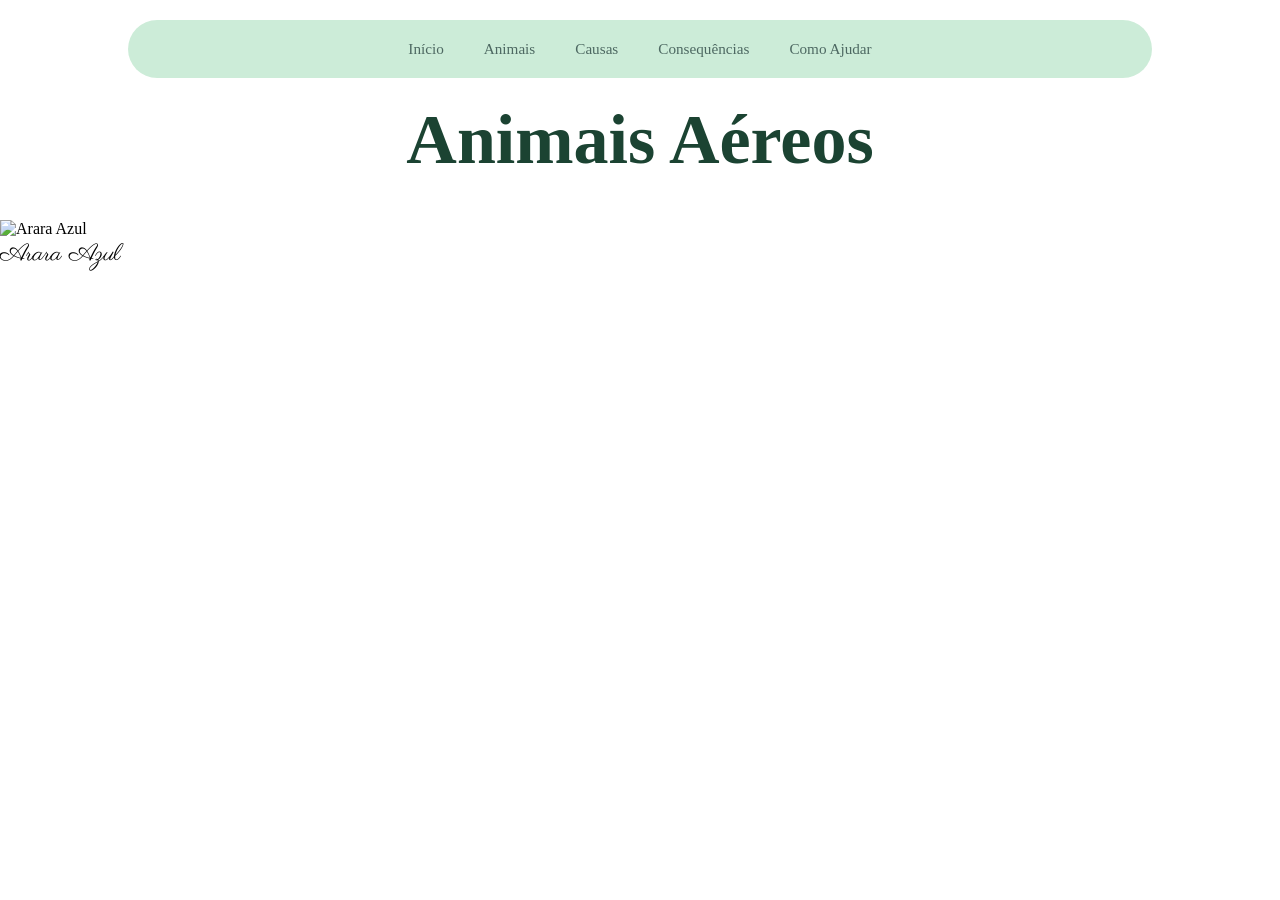
==== animais-aereos.html @ 4eceda9c "rafa" ====
<!DOCTYPE html>
<html lang="pt-BR">
<head>
    <meta charset="UTF-8">
    <title>Página Animais Aereos</title>
    <link rel="stylesheet" href="style/style.css">
    <link href="https://fonts.googleapis.com/css2?family=Parisienne&display=swap" rel="stylesheet">
    <link href="https://fonts.googleapis.com/css2?family=Great+Vibes&display=swap" rel="stylesheet">
</head>
<body>
    <header>
        <nav>
                <ul>
                    <li><a href="index.html">Início</a></li>
                    <li><a href="animais.html">Animais</a></li>
                    <li><a href="causas.html">Causas</a></li>
                    <li><a href="consequencias.html">Consequências</a></li>
                    <li><a href="comoAjudar.html">Como Ajudar</a></li>
                </ul>   
        </nav>
    </header>
    <main id="animal-principal">
        <h1>Animais Aéreos</h1>
        <div class="animal-principal">
           <img alt="Arara Azul">
           <h2 class="cursiva">Arara Azul</h2>
           
        </div>
    </main>
</body>

</html>
---- style/style.css ----
/*GERAL*/
:root {
    --fundo-claro: #f8f9fa;
    --verde-escuro: #01281f;
    --verde-medio: #1b4332;
    --verde-claro: #b7e4c7;
    --caixa-destaque: #b8d8ba;
    --laranja-alerta: #f4a261;
}

* {
    margin: 0;
    padding: 0;
    box-sizing: border-box;
}
html {
    scroll-behavior: smooth;
}
header {
    position: fixed;
    top: 20px;
    left: 50%;
    width: 80%;
    display: flex;
    justify-content: center;
    align-items: center;
    padding: 20px;
    z-index: 10;
    background: var(--verde-claro);
    opacity: 0.7;
    backdrop-filter: blur(1px);
    border-radius: 30px;
    transform: translate(-50%);
}
nav ul {
    display: flex;
    gap: 40px;
    list-style: none;
}

nav ul li a {
    text-decoration: none;
    color: var(--verde-escuro);
    font-size: 0.95rem;
    position: relative;
    display: inline-block;
    transition:
        transform 0.2s ease,
        opacity 0.2s ease;
}
nav ul li a:hover {
    transform: scale(1.08);
    opacity: 0.8;
}
nav ul li a::after {
    content: "";
    position: absolute;
    left: 0;
    bottom: -5px;
    width: 0;
    height: 2px;
    background-color: var(--verde-medio);
    transition: 0.3s;
}
nav ul li a:hover::after {
    width: 100%;
}
.destaque {
    font-weight: 500;
}
.destaque::after {
    width: 100%;
}

/*página inicial*/
.inicio {
    padding-top: 180px;
    padding-bottom: 30px;
    position: relative;
    display: flex;
    flex-direction: column;
    justify-content: flex-start;
    gap: 30px;
    align-items: center;
    color: #013227;
    font-family: "Inter", sans-serif;
    background-image: url(../imagens/b20547d2-b8cf-43c0-a466-2c68dca2ce6d.png);
    background-size: cover;
    background-position: center;
    height: 100vh;
    box-shadow: 0 10px 25px rgba(0, 0, 0, 0.4);
}
.conteudo {
    display: flex;
    flex-direction: column;
    align-items: center;
    gap: 35px;
}
.inicio h1 {
    text-align: center;
    font-family: "Times New Roman", Times, serif;
    font-size: 64px;
    font-weight: 600;
    margin-bottom: 15px;
    line-height: 1.1;
    opacity: 0.85;
}
.inicio p {
    position: relative;
    margin: 0 auto;
    font-size: 16px;
    max-width: 420px;
    margin-bottom: 25px;

    color: var(--verde-escuro);
    padding-left: 25px;
    line-height: 1.7;
    font-family: Georgia, "Times New Roman", Times, serif;
}
.inicio p::before {
    content: "";
    position: absolute;
    left: 0;
    top: 5px;
    width: 3px;
    height: 100%;
    background-color: var(--verde-medio);
    border-radius: 2px;
}
.inicio a {
    position: absolute;
    bottom: 30px;
    margin-bottom: 30px;
    text-decoration: none;
    padding: 10px 26px;
    border: 1px solid var(--verde-medio);
    border-radius: 30px;
    color: var(--verde-medio);
    transition: 0.3s;
    font-size: 14px;
    background: rgba(255, 255, 255, 0.25);
    backdrop-filter: blur(3px);
    transition: transform 0.3;
}
.inicio a:hover {
    background-color: var(--verde-medio);
    color: white;
    transform: scale(1.05);
}
.informacoes {
    background: var(--fundo-claro);
    height: 100vh;
    padding: 140px 120px;
}
.sobre {
    display: flex;
    align-items: center;
    justify-content: space-between;
    gap: 80px;
    padding: 30px;
    margin: auto;
    background: var(--caixa-destaque);
    backdrop-filter: blur(5px);
}
.texto-sobre {
    width: 60%;
    background: var(--verde-claro);
    border-radius: 10px;
    padding: 30px;
}
.texto-sobre h1 {
    font-size: 70px;
    margin: 0 0 20px 0;
}
.texto-sobre p {
    font-size: 20px;
    line-height: 1.7;
    margin-bottom: 20px;
}
.sobre-figura {
    background: var(--verde-claro);
    padding: 20px;
    border-radius: 20px;
    width: 40%;
    display: flex;
    justify-content: center;
}
.sobre-figura img {
    width: 100%;
    max-width: 400px;
    height: auto;
    box-shadow: 0 15px 30px rgba(0, 0, 0, 0.25);
    border-radius: 15px;
}
.texto-sobre,
.sobre-figura {
    box-shadow: 0 10px 25px rgba(0, 0, 0, 0.1);
}
/*pagina animais*/
.pagina-animais {
    height: 100vh;
    background: var(--fundo-claro);
}
h1 {
    text-align: center;
    margin-top: 100px;
    margin-bottom: 40px;
    font-size: 70px;
    font-family: "Times New Roman", Time, serif;
    color: var(--verde-medio);
}
.cursiva {
    font-family: "Parisienne", cursive;
    font-weight: normal;
}
.terrestres,
.aquaticos,
.aereos {
    cursor: pointer;
    position: relative;
    display: inline-block;
    width: 30%;
    margin: 0 1.5%;
    vertical-align: top;
    transition: transform 0.3s ease;
}
.terrestres:hover,
.aquaticos:hover,
.aereos:hover {
    transform: scale(1.03);
}
.imagem-animais img {
    position: relative;
    width: 100%;
    height: 550px;
    object-fit: cover;
    transition: transform 0.3s ease;
}
.imagem-animais::after {
    pointer-events: none;
    content: "";
    position: absolute;
    top: 0;
    left: 0;
    width: 100%;
    height: 100%;
}
.imagem-animais img {
    position: relative;
    width: 100%;
    height: 550px;
    object-fit: cover;
    transition: transform 0.3s ease;
    box-shadow: 0 0 0 8px var(--verde-claro);
}
.terrestres:hover img,
.aquaticos:hover img,
.aereos:hover img {
    box-shadow: 0 0 0 6px var(--verde-claro);
}
.tipo-de-animal {
    text-align: center;
    margin-top: -40px;
    position: absolute;
    bottom: 20px;
    left: 0;
    width: 100%;
}
.tipo-de-animal h3 {
    letter-spacing: 1px;
    font-weight: 500;
    color: rgb(255, 249, 242);
    font-size: 22px;
    background: var(--verde-medio);
    opacity: 0.6;
    backdrop-filter: blur(0.2px);
    display: block;
    width: 100%;
    padding: 5px 0;
    text-align: center;
}
/*=================================================================================================================*/
                                        /*PAGINA CAUSAS*/
 @keyframes mostrar-direita{
    from{
        opacity: 0;
        transform: translateX(0) scale(0.6);
    }
    to{
        opacity: 1;
        transform: translateX(150px) scale(1);
    }
}

 @keyframes mostrar-esquerda{
    from{
        opacity: 0;
        transform: translateX(0) scale(0.6);
    }
    to{
        opacity: 1;
        transform: translateX(-150px) scale(1);
    }
}

.desloca-direita, .mini-direita{
    animation: mostrar-direita linear both;
    animation-timeline: view();
    animation-range: entry 0% cover 20%;
}


.desloca-esquerda, .mini-esquerda{
    animation: mostrar-esquerda linear both;
    animation-timeline: view();
    animation-range: entry 0% cover 20%;
}

.inicio-causas {
    padding-top: 180px;
    padding-bottom: 30px;
    position: relative;
    display: flex;
    flex-direction: column;
    justify-content: flex-start;
    gap: 30px;
    align-items: flex-start;
    color: var(--verde-escuro);
    font-family: "Merriweather", serif;
    background-image:
        linear-gradient(rgba(0, 0, 0, 0.2), rgba(0, 0, 0, 0.4)),
        url(../imagens/veado-em-chamas.jpg);
    background-size: cover;
    background-position: center;
    height: 70vh;
}

.conteudo-causas h1 {
    margin-left: 120px;
    margin-top: 0;
    text-align: justify;
    display: flex;
    flex-direction: column;
    justify-content: flex-start;
    line-height: 1.2;
    color: var(--verde-escuro);
}

.conteudo-causas p {
    position: relative;
    margin-left: 100px;
    max-width: none;
    font-size: 20px;
    color: var(--verde-escuro);
}

.container-info {
    display: flex;
    gap: 10vw;
    flex-wrap: wrap;
    justify-content: center;
    color: var(--laranja-alerta);
}

.info {
    display: flex;
    flex-direction: column;
    justify-content: flex-start;
    text-align: center;
    gap: 10px;
}

.info h1 {
    margin-top: 50px;
    font-size: 40px;
    font-family: "Libre Baskeville", serif;
}

.info p {
    font-size: 18px;
    font-family: "Libre Baskeville", serif;
}

.causas {
    margin-top: 30px;
    display: flex;
    flex-direction: column;
    justify-content: center;
    text-align: center;
    font-family: "Libre Baskeville", serif;
}

.causas h2 {
    margin-top: 200px;
    font-size: 20px;
    font-family: "Merriweather", serif;
}
.causas p {
    margin-bottom: 60px;
}
.pagina-causas {
    display: flex;
    align-items: center;
    justify-content: center;
    gap: 60px;
    margin: 30px auto;
    max-width: 1000px;
    font-family: "Merriweather", serif;
    background-color: var(--caixa-destaque);
    border-radius: 20px;
    padding: 30px;
}
.pagina-causas p {
    max-width: 500px;
    color: var(--verde-escuro);
    font-family: "Libre Baskeville", serif;
}

.invertida {
    flex-direction: row-reverse;
}

.conteudo-principais {
    display: flex;
    flex-direction: column;
    gap: 10px;
    max-width: 500px;
}

.desloca-esquerda {
    transform: translateX(-100px);
}

.desloca-direita {
    transform: translateX(100px);
}

.pagina-causas-img {
    overflow: hidden;
    height: 350px;
    border-radius: 30px;
}

.pagina-causas-img img {
    height: 350px;
    border-radius: 30px;
    transition: transform 0.5s ease;
    display: block;
}

.pagina-causas-img img:hover {
    transform: scale(1.1);
}

.imagem-mini {
    display: flex;
    width: 100%;
    max-width: 1000px;
    margin: 0 auto;
    justify-content: center;
    align-items: center;
    gap: 18px;
}

.imagem-mini p {
    font-family: "Libre Baskeville", serif;
    font-size: 20px;
    color: rgb(255, 0, 102);
    margin: 0px;
    background-color: rgba(255, 0, 102, 0.2);
    border-radius: 10px;
    padding: 10px;
}

.imagem-mini img {
    height: 80px;
    width: auto;
    background-color:  rgba(183, 228, 199, 0.4);
    border-radius: 10px;
}

.mini-esquerda {
    transform: translate(-100px);
    justify-content: flex-start;
}

.mini-direita {
    transform: translate(100px);
    justify-content: flex-end;
}


/*=================================================================================================================*/
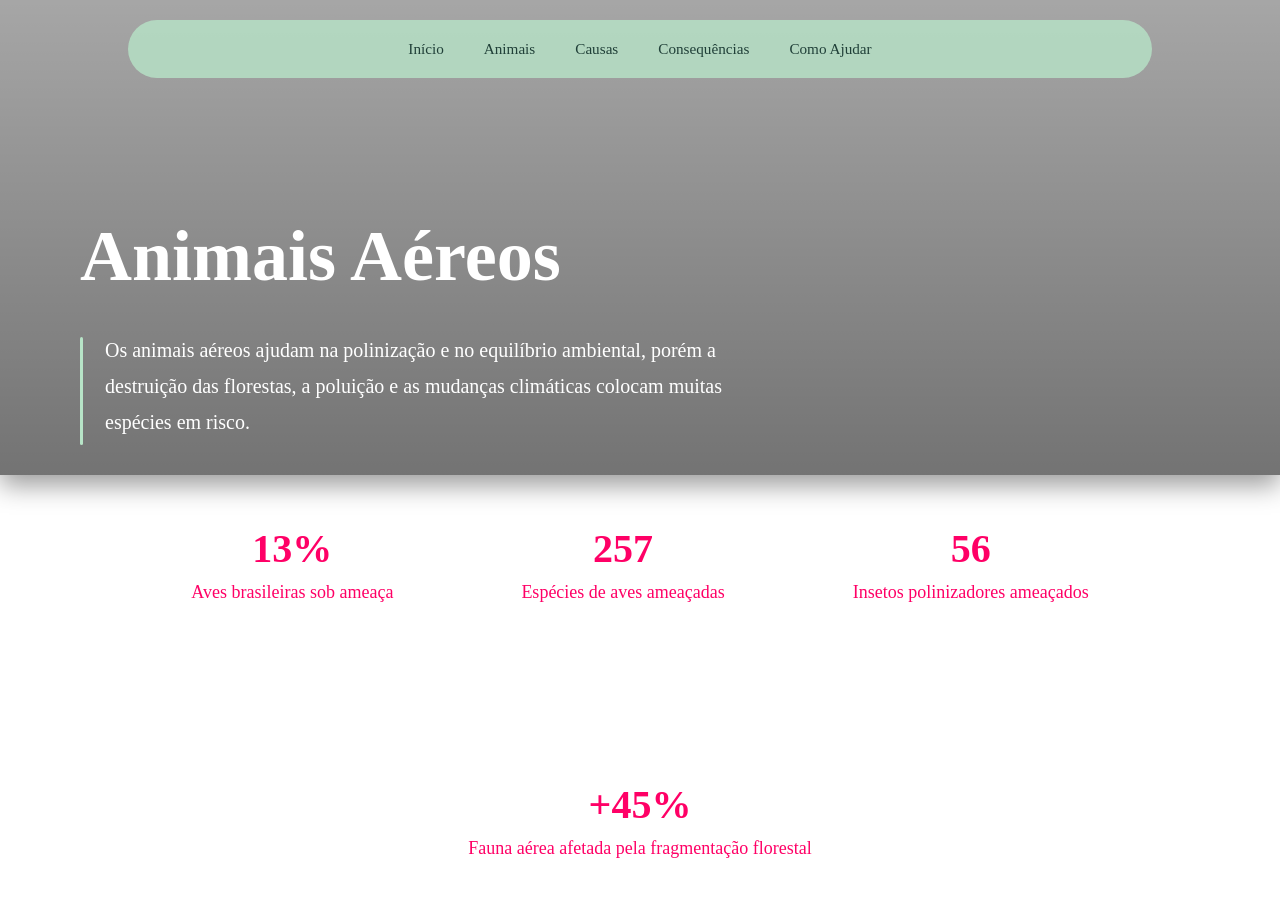
==== commit 54597053: "estilizando as paginas de animais" ====
--- a/animais-aereos.html
+++ b/animais-aereos.html
@@ -19,11 +19,39 @@
                 </ul>   
         </nav>
     </header>
-    <main id="animal-principal">
-        <h1>Animais Aéreos</h1>
-        <div class="animal-principal">
-           <img alt="Arara Azul">
-           <h2 class="cursiva">Arara Azul</h2>
+    <section class="inicio-animais-aereos">
+        <div class="conteudo-animais">
+        <h1>
+            Animais Aéreos
+        </h1>
+        <p>
+      <p>
+    Os animais aéreos ajudam na polinização e no equilíbrio ambiental, porém a destruição das florestas, a poluição e as mudanças climáticas colocam muitas espécies em risco.</p>
+        </p>
+
+        </div>
+    </section>
+    <section class="container-info">
+    <div class="info">
+    <h1>13%</h1>
+    <p>Aves brasileiras sob ameaça</p>
+</div>
+
+<div class="info">
+    <h1>257</h1>
+    <p>Espécies de aves ameaçadas</p>
+</div>
+
+<div class="info">
+    <h1>56</h1>
+    <p>Insetos polinizadores ameaçados</p>
+</div>
+
+<div class="info">
+    <h1>+45%</h1>
+    <p>Fauna aérea afetada pela fragmentação florestal</p>
+</div>
+    </section>
            
         </div>
     </main>
--- a/style/style.css
+++ b/style/style.css
@@ -5,7 +5,8 @@
     --verde-medio: #1b4332;
     --verde-claro: #b7e4c7;
     --caixa-destaque: #b8d8ba;
-    --laranja-alerta: #f4a261;
+    --rosa-alerta: rgb(255, 0, 102);
+
 }
 
 * {
@@ -27,8 +28,7 @@
     padding: 20px;
     z-index: 10;
     background: var(--verde-claro);
-    opacity: 0.7;
-    backdrop-filter: blur(1px);
+    opacity: 0.8;
     border-radius: 30px;
     transform: translate(-50%);
 }
@@ -59,8 +59,8 @@
     bottom: -5px;
     width: 0;
     height: 2px;
-    background-color: var(--verde-medio);
-    transition: 0.3s;
+    background-color: currentColor;
+    transition: width 0.3s ease;
 }
 nav ul li a:hover::after {
     width: 100%;
@@ -77,6 +77,7 @@
     padding-top: 180px;
     padding-bottom: 30px;
     position: relative;
+    isolation: isolate;
     display: flex;
     flex-direction: column;
     justify-content: flex-start;
@@ -84,7 +85,7 @@
     align-items: center;
     color: #013227;
     font-family: "Inter", sans-serif;
-    background-image: url(../imagens/b20547d2-b8cf-43c0-a466-2c68dca2ce6d.png);
+    background-image: linear-gradient(rgba(255,255,255,0.2), rgba(255, 255, 255, 0.158)), url(../imagens/amazonia.jpg);
     background-size: cover;
     background-position: center;
     height: 100vh;
@@ -103,7 +104,7 @@
     font-weight: 600;
     margin-bottom: 15px;
     line-height: 1.1;
-    opacity: 0.85;
+    
 }
 .inicio p {
     position: relative;
@@ -140,57 +141,63 @@
     font-size: 14px;
     background: rgba(255, 255, 255, 0.25);
     backdrop-filter: blur(3px);
-    transition: transform 0.3;
+
+    transition: transform 0.3s ease;
+
 }
 .inicio a:hover {
     background-color: var(--verde-medio);
-    color: white;
-    transform: scale(1.05);
-}
+    color: white;}
+
 .informacoes {
     background: var(--fundo-claro);
-    height: 100vh;
     padding: 140px 120px;
 }
 .sobre {
     display: flex;
     align-items: center;
     justify-content: space-between;
-    gap: 80px;
-    padding: 30px;
+    gap: 70px;
+    padding: 50px;
     margin: auto;
-    background: var(--caixa-destaque);
-    backdrop-filter: blur(5px);
+    border-radius: 30px;
+    background: rgba(255,255,255,0.65);
+    backdrop-filter: blur(10px);
+    box-shadow: 0 15px 40px rgba(0,0,0,0.8);
 }
 .texto-sobre {
     width: 60%;
-    background: var(--verde-claro);
-    border-radius: 10px;
-    padding: 30px;
 }
 .texto-sobre h1 {
-    font-size: 70px;
-    margin: 0 0 20px 0;
+    font-size: 64px;
+    margin-bottom: 25px;
+    color: var(--verde-escuro);
+    font-family: "Merriweather", serif;
+    line-height: 1.1;
 }
 .texto-sobre p {
-    font-size: 20px;
-    line-height: 1.7;
+    font-size: 19px;
+    line-height: 1.9;
     margin-bottom: 20px;
+    font-family: "Libre Baskerville",serif;
+    color: black;
+
 }
 .sobre-figura {
-    background: var(--verde-claro);
-    padding: 20px;
-    border-radius: 20px;
     width: 40%;
     display: flex;
     justify-content: center;
 }
 .sobre-figura img {
     width: 100%;
-    max-width: 400px;
+    max-width: 420px;
     height: auto;
-    box-shadow: 0 15px 30px rgba(0, 0, 0, 0.25);
-    border-radius: 15px;
+    box-shadow: 0 20px 40px rgba(0, 0, 0, 0.18);
+    border-radius: 24px;
+    transition: transform 0.4s ease;
+}
+.sobre-figura img:hover{
+    transform: scale(1.03);
 }
 .texto-sobre,
 .sobre-figura {
@@ -198,43 +205,127 @@
 }
 /*pagina animais*/
 .pagina-animais {
-    height: 100vh;
+    min-height: 100vh;
+}
+.inicio-animais{
+    padding-top: 180px;
+    position: relative;
+    display: flex;
+    flex-direction: column;
+    justify-content: flex-start;
+    align-items: flex-start;
+    height: 70vh;
+    background-image:
+        linear-gradient(
+            rgba(0,0,0,0.35),
+            rgba(0,0,0,0.55)),
+        url("../imagens/lobo-guara.jpg");
+    background-size: cover;
+    background-position: center;
+    background-repeat: no-repeat;
+ font-family: "Merriweather", serif;
+ box-shadow: 0 10px 25px rgba(0, 0, 0, 0.4);
+}
+.conteudo-animais{
+    margin-left:80px;
+    display: flex;
+    flex-direction: column;
+    gap: 15px;
+    margin-top: 40px;
+}
+.conteudo-animais h1{
+    color: white;
+    font-size: 72px;
+    line-height: 1;
+    margin-bottom: 0;
+    font-family: "Merriweather", serif;
+}
+.conteudo-animais p{
+    position: relative;
+    max-width: 700px;
+    color: white;
+    font-size: 20px;
+    line-height: 1.8;
+    padding-left: 25px;
+    font-family: "Libre Baskerville",serif;
+    margin-bottom: 10px;
+}
+.conteudo-animais p::before{
+    content: "";
+    position: absolute;
+    left: 0;
+    top: 5px;
+    width: 3px;
+    height: 100%;
+    background: var(--verde-claro);
+    border-radius: 10px;
+}
+.botao-animais{
+    display: inline-flex;
+    align-items: center;
+    justify-content: center;
+    padding: 16px 34px;
+    border-radius: 40px;
     background: var(--fundo-claro);
-}
-h1 {
+    color: var(--verde-escuro);
+    text-decoration: none;
+    font-size: 18px;
+    width: fit-content;
+    transition: transform 0.3s ease, background 0.3s ease;
+}
+.botao-animais:hover{
+    transform: scale(1.05);
+    background: white;
+}
+.introducao-cards{
     text-align: center;
-    margin-top: 100px;
-    margin-bottom: 40px;
-    font-size: 70px;
-    font-family: "Times New Roman", Time, serif;
-    color: var(--verde-medio);
-}
-.cursiva {
-    font-family: "Parisienne", cursive;
-    font-weight: normal;
+    padding: 100px 20px 70px;
+    background: linear-gradient(to bottom, rgba(255,255,255,0), #f8f9fa);
+}
+.introducao-cards h2{
+    font-size: 42px;
+    color: var(--verde-escuro);
+    margin-bottom: 20px;
+    font-family: "Merriweather", serif;
+}
+.introducao-cards p{
+    max-width: 850px;
+    margin: 0 auto;
+    font-size: 20px;
+    line-height: 1.8;
+    color: #1f1f1f;
+    font-family: "Libre Baskerville", serif;
+}
+.card-animais{
+    margin-top: 20px;
+    padding: 0 60px 100px;
+    display: flex;
+    justify-content: center;
+    gap: 35px;
+    flex-wrap: wrap;
 }
 .terrestres,
 .aquaticos,
 .aereos {
+    border-radius: 28px;
     cursor: pointer;
     position: relative;
-    display: inline-block;
-    width: 30%;
-    margin: 0 1.5%;
+    flex: 1 1 300px;
+    overflow: hidden;
+    max-width: 350px;
     vertical-align: top;
-    transition: transform 0.3s ease;
+    transition: transform 0.4s ease, box-shadow 0.4s ease;
 }
 .terrestres:hover,
 .aquaticos:hover,
 .aereos:hover {
-    transform: scale(1.03);
-}
-.imagem-animais img {
-    position: relative;
-    width: 100%;
-    height: 550px;
-    object-fit: cover;
-    transition: transform 0.3s ease;
+    transform: translateY(-10px) scale(1.02);
+    box-shadow: 0 20px 45px rgba(0,0,0,0.35);
+}
+.imagem-animais{
+    position: relative;
+    overflow: hidden;
+    border-radius: 28px;
 }
 .imagem-animais::after {
     pointer-events: none;
@@ -244,19 +335,28 @@
     left: 0;
     width: 100%;
     height: 100%;
+     background:
+        linear-gradient(
+            to top,
+            rgba(0,0,0,0.75),
+            rgba(0,0,0,0.15),
+            transparent
+        );
+
+    z-index: 1;
 }
 .imagem-animais img {
     position: relative;
     width: 100%;
-    height: 550px;
+    height: 350px;
     object-fit: cover;
     transition: transform 0.3s ease;
-    box-shadow: 0 0 0 8px var(--verde-claro);
+    box-shadow:none;
 }
 .terrestres:hover img,
 .aquaticos:hover img,
 .aereos:hover img {
-    box-shadow: 0 0 0 6px var(--verde-claro);
+    transform: scale(1.08);
 }
 .tipo-de-animal {
     text-align: center;
@@ -265,20 +365,44 @@
     bottom: 20px;
     left: 0;
     width: 100%;
+    z-index: 10;
 }
 .tipo-de-animal h3 {
-    letter-spacing: 1px;
-    font-weight: 500;
-    color: rgb(255, 249, 242);
-    font-size: 22px;
+    letter-spacing: 0.5px;
+    font-weight: 600;
+    color: white;
+    font-size: 25px;
     background: var(--verde-medio);
-    opacity: 0.6;
-    backdrop-filter: blur(0.2px);
+    opacity: 0.7;
     display: block;
     width: 100%;
-    padding: 5px 0;
+    padding: 14px 0;
     text-align: center;
-}
+     
+    border: 1.3px solid var(--verde-escuro);
+}
+.botao-causas{
+    margin-bottom: 35px;
+    display: inline-flex;
+    align-items: center;
+    justify-content: center;
+    margin-top: 20px;
+    padding: 16px 34px;
+    border-radius: 40px;
+    text-decoration: none;
+    font-size: 16px;
+    background: var(--verde-medio);
+    color: white;
+    transition: transform 0.3s ease,
+                backgroud 0.3s ease,
+                box-shadow 0.3s ease;
+}
+.botao-causas:hover{
+    transform: scale(1.03);
+    background: var(--verde-escuro);
+    box-shadow: 0 12px 24px rgba(0,0,0,0.2);
+}
+
 /*=================================================================================================================*/
                                         /*PAGINA CAUSAS*/
  @keyframes mostrar-direita{
@@ -359,7 +483,7 @@
     gap: 10vw;
     flex-wrap: wrap;
     justify-content: center;
-    color: var(--laranja-alerta);
+    color: var(--rosa-alerta);
 }
 
 .info {
@@ -488,6 +612,53 @@
     transform: translate(100px);
     justify-content: flex-end;
 }
-
-
-/*=================================================================================================================*/+/* PÁGINA DE ANIMAIS AQUATICOS*/
+.inicio-animais-aquaticos{
+    padding-top: 180px;
+    position: relative;
+    display: flex;
+    flex-direction: column;
+    justify-content: flex-start;
+    align-items: flex-start;
+    height: 70vh;
+    background-image:
+        linear-gradient(
+            rgba(0,0,0,0.35),
+            rgba(0,0,0,0.55)),
+            url("../imagens/tartaruga-no-lixo.png");
+    background-size: cover;
+    background-position: center;
+    background-repeat: no-repeat;
+ font-family: "Merriweather", serif;
+ box-shadow: 0 10px 25px rgba(0, 0, 0, 0.4);
+}
+.inicio-animais-aereos{
+    position: relative;
+    flex-direction: column;
+    display: flex;
+    padding-top: 180px;
+    justify-content: flex-start;
+    align-items: flex-start;
+    height: 70hv;
+    background-size: cover;
+    background-position: center;
+    background-repeat: no-repeat;
+    font-family: "Merrieweather",serif;
+    box-shadow: 0 10px 25px rgba(0,0,0,0.4);
+    background-image: linear-gradient(rgba(0,0,0,0.35), rgba(0,0,0,0.55)), url(../imagens/aves-ameaçadas.jpg);
+}
+.inicio-animais-terrestres{
+    position: relative;
+    flex-direction: column;
+    display: flex;
+    padding-top: 180px;
+    justify-content: flex-start;
+    align-items: flex-start;
+    height: 70hv;
+    background-size: cover;
+    background-repeat: no-repeat;
+    background-position:  center;
+    font-family: "Merrieweather",serif;
+    box-shadow: 0 10px 25px rgba(0,0,0,0.4);
+    background-image: linear-gradient(rgba(0,0,0,0.35), rgba(0,0,0,0.55)), url(../imagens/tatu-bola.jpg);
+}
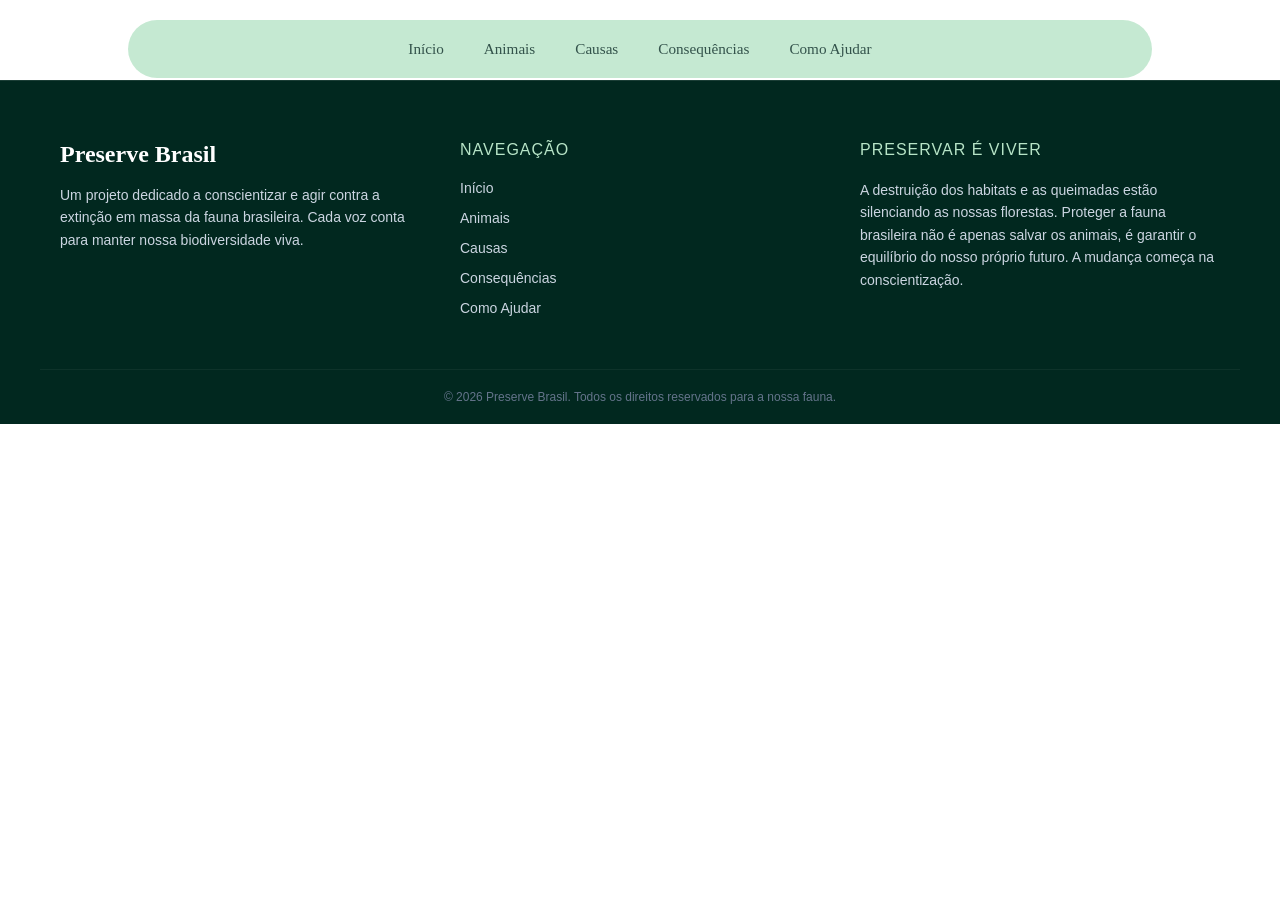
==== commit 80c98065: "feat: rodapé geral" ====
--- a/animais-aereos.html
+++ b/animais-aereos.html
@@ -4,8 +4,6 @@
     <meta charset="UTF-8">
     <title>Página Animais Aereos</title>
     <link rel="stylesheet" href="style/style.css">
-    <link href="https://fonts.googleapis.com/css2?family=Parisienne&display=swap" rel="stylesheet">
-    <link href="https://fonts.googleapis.com/css2?family=Great+Vibes&display=swap" rel="stylesheet">
 </head>
 <body>
     <header>
@@ -19,42 +17,41 @@
                 </ul>   
         </nav>
     </header>
-    <section class="inicio-animais-aereos">
-        <div class="conteudo-animais">
-        <h1>
-            Animais Aéreos
-        </h1>
-        <p>
-      <p>
-    Os animais aéreos ajudam na polinização e no equilíbrio ambiental, porém a destruição das florestas, a poluição e as mudanças climáticas colocam muitas espécies em risco.</p>
-        </p>
 
+      <footer class="rodape-site">
+    <div class="rodape-container">
+        
+        <div class="rodape-col">
+            <h3 class="rodape-titulo">Preserve Brasil</h3>
+            <p class="rodape-texto">
+                Um projeto dedicado a conscientizar e agir contra a extinção em massa da fauna brasileira. Cada voz conta para manter nossa biodiversidade viva.
+            </p>
         </div>
-    </section>
-    <section class="container-info">
-    <div class="info">
-    <h1>13%</h1>
-    <p>Aves brasileiras sob ameaça</p>
+
+        <div class="rodape-col">
+            <h4 class="rodape-subtitulo">Navegação</h4>
+            <ul>
+                <li><a href="index.html">Início</a></li>
+                <li><a href="animais.html">Animais</a></li>
+                <li><a href="causas.html">Causas</a></li>
+                <li><a href="consequencias.html">Consequências</a></li>
+                <li><a href="comoAjudar.html">Como Ajudar</a></li>
+            </ul>
+        </div>
+        <div class="rodape-col">
+    <h4 class="rodape-subtitulo">Preservar é Viver</h4>
+    <p class="rodape-texto">
+        A destruição dos habitats e as queimadas estão silenciando as nossas florestas. 
+        Proteger a fauna brasileira não é apenas salvar os animais, é garantir o equilíbrio 
+        do nosso próprio futuro. A mudança começa na conscientização.
+    </p>
 </div>
 
-<div class="info">
-    <h1>257</h1>
-    <p>Espécies de aves ameaçadas</p>
-</div>
+    </div>
 
-<div class="info">
-    <h1>56</h1>
-    <p>Insetos polinizadores ameaçados</p>
-</div>
-
-<div class="info">
-    <h1>+45%</h1>
-    <p>Fauna aérea afetada pela fragmentação florestal</p>
-</div>
-    </section>
-           
-        </div>
-    </main>
+    <div class="rodape-bottom">
+        <p>&copy; 2026 Preserve Brasil. Todos os direitos reservados para a nossa fauna.</p>
+    </div>
+</footer>
 </body>
-
 </html>
--- a/style/style.css
+++ b/style/style.css
@@ -5,8 +5,7 @@
     --verde-medio: #1b4332;
     --verde-claro: #b7e4c7;
     --caixa-destaque: #b8d8ba;
-    --rosa-alerta: rgb(255, 0, 102);
-
+    --laranja-alerta: #f4a261;
 }
 
 * {
@@ -59,8 +58,8 @@
     bottom: -5px;
     width: 0;
     height: 2px;
-    background-color: currentColor;
-    transition: width 0.3s ease;
+    background-color: var(--verde-medio);
+    transition: 0.3s;
 }
 nav ul li a:hover::after {
     width: 100%;
@@ -70,6 +69,186 @@
 }
 .destaque::after {
     width: 100%;
+}
+
+.p-loader {
+    position: fixed;
+    top: 0;
+    left: 0;
+    width: 100vw;
+    height: 100vh;
+
+    background-color: var(--fundo-claro);
+
+    display: flex;
+    justify-content: center;
+    align-items: center;
+
+    z-index: 9999;
+
+    animation: loader-fade 2s ease-in forwards;
+}
+
+.p-loader img {
+    width: 250px;
+
+    animation: intro-animal 2s ease-in forwards;
+
+    will-change: transform, opacity;
+    transform-origin: center;
+}
+
+@keyframes intro-animal {
+    0% {
+        opacity: 0;
+        transform: scale(1.4);
+    }
+
+    15% {
+        opacity: 1;
+    }
+
+    100% {
+        opacity: 0;
+        transform: scale(0);
+    }
+}
+
+@keyframes loader-fade {
+    0% {
+        opacity: 1;
+    }
+    100% {
+        opacity: 0;
+        visibility: hidden;
+    }
+}
+
+.container-info {
+    display: flex;
+    gap: 10vw;
+    flex-wrap: wrap;
+    justify-content: center;
+    color: var(--laranja-alerta);
+}
+
+.info {
+    display: flex;
+    flex-direction: column;
+    align-items: center;
+    justify-content: center;
+    text-align: center;
+    gap: 10px;
+}
+
+.info-consequencia {
+    flex-direction: row;
+}
+
+.info h1 {
+    margin-top: 50px;
+    font-size: 35px;
+    font-family: "Libre Baskeville", serif;
+    color: var(--laranja-alerta);
+}
+
+.info p {
+    font-size: 18px;
+    font-family: "Libre Baskeville", serif;
+}
+
+.rodape-site {
+    background-color: var(--verde-escuro); /* Confirme se essa variável existe no seu projeto! */
+    color: #ffffff;
+    padding: 60px 0 20px 0;
+    margin-top: 80px;
+    border-top: 1px solid rgba(255, 255, 255, 0.1);
+    width: 100%;
+}
+
+.rodape-container {
+    max-width: 1200px;
+    margin: 0 auto;
+    padding: 0 20px;
+    display: flex;
+    flex-wrap: wrap;
+    gap: 40px;
+    justify-content: space-between;
+    align-items: flex-start; /* Alinha as colunas no topo */
+}
+
+.rodape-col {
+    flex: 1;
+    min-width: 250px; 
+}
+
+.rodape-titulo {
+    font-family: "Playfair Display", serif;
+    font-size: 24px;
+    font-weight: 600;
+    color: #ffffff;
+    margin-bottom: 16px;
+    margin-top: 0;
+}
+
+.rodape-subtitulo {
+    font-family: "Inter", sans-serif;
+    font-size: 16px;
+    font-weight: 500;
+    text-transform: uppercase;
+    letter-spacing: 1px;
+    color: var(--verde-claro); /* Confirme se essa variável também existe! */
+    margin-bottom: 20px;
+    margin-top: 0;
+}
+
+.rodape-texto {
+    font-family: "Inter", sans-serif;
+    font-size: 14px;
+    line-height: 1.6;
+    color: #cbd5e1; 
+    margin: 0;
+}
+
+/* Reset da lista (tira as bolinhas brancas) */
+.rodape-col ul {
+    list-style: none !important;
+    padding: 0 !important;
+    margin: 0 !important;
+}
+
+.rodape-col ul li {
+    margin-bottom: 12px;
+}
+
+/* Força os links a não serem azuis e sublinhados */
+.rodape-col ul li a {
+    font-family: "Inter", sans-serif;
+    font-size: 14px;
+    color: #cbd5e1 !important; 
+    text-decoration: none !important; 
+    transition: color 0.3s ease, transform 0.3s ease;
+    display: inline-block;
+}
+
+.rodape-col ul li a:hover {
+    color: var(--verde-claro) !important;
+    transform: translateX(4px); 
+}
+
+.rodape-bottom {
+    max-width: 1200px;
+    margin: 40px auto 0 auto;
+    padding: 20px 20px 0 20px;
+    border-top: 1px solid rgba(255, 255, 255, 0.05);
+    text-align: center;
+}
+
+.rodape-bottom p {
+    font-family: "Inter", sans-serif;
+    font-size: 12px;
+    color: #64748b;
+    margin: 0;
 }
 
 /*página inicial*/
@@ -77,7 +256,6 @@
     padding-top: 180px;
     padding-bottom: 30px;
     position: relative;
-    isolation: isolate;
     display: flex;
     flex-direction: column;
     justify-content: flex-start;
@@ -85,7 +263,7 @@
     align-items: center;
     color: #013227;
     font-family: "Inter", sans-serif;
-    background-image: linear-gradient(rgba(255,255,255,0.2), rgba(255, 255, 255, 0.158)), url(../imagens/amazonia.jpg);
+    background-image: url(../imagens/b20547d2-b8cf-43c0-a466-2c68dca2ce6d.png);
     background-size: cover;
     background-position: center;
     height: 100vh;
@@ -104,7 +282,7 @@
     font-weight: 600;
     margin-bottom: 15px;
     line-height: 1.1;
-    
+    opacity: 0.85;
 }
 .inicio p {
     position: relative;
@@ -125,7 +303,7 @@
     top: 5px;
     width: 3px;
     height: 100%;
-    background-color: var(--verde-medio);
+    background-color: var(--verde-claro);
     border-radius: 2px;
 }
 .inicio a {
@@ -141,191 +319,102 @@
     font-size: 14px;
     background: rgba(255, 255, 255, 0.25);
     backdrop-filter: blur(3px);
-
-    transition: transform 0.3s ease;
-
 }
 .inicio a:hover {
     background-color: var(--verde-medio);
-    color: white;}
-
+    color: white;
+}
 .informacoes {
     background: var(--fundo-claro);
+    height: 100vh;
     padding: 140px 120px;
 }
 .sobre {
     display: flex;
     align-items: center;
     justify-content: space-between;
-    gap: 70px;
-    padding: 50px;
+    gap: 80px;
+    padding: 30px;
     margin: auto;
-    border-radius: 30px;
-    background: rgba(255,255,255,0.65);
-    backdrop-filter: blur(10px);
-    box-shadow: 0 15px 40px rgba(0,0,0,0.8);
+    background: var(--caixa-destaque);
+    backdrop-filter: blur(5px);
 }
 .texto-sobre {
     width: 60%;
+    background: var(--verde-claro);
+    border-radius: 10px;
+    padding: 30px;
 }
 .texto-sobre h1 {
-    font-size: 64px;
-    margin-bottom: 25px;
-    color: var(--verde-escuro);
-    font-family: "Merriweather", serif;
-    line-height: 1.1;
+    font-size: 70px;
+    margin: 0 0 20px 0;
 }
 .texto-sobre p {
-    font-size: 19px;
-    line-height: 1.9;
+    font-size: 20px;
+    line-height: 1.7;
     margin-bottom: 20px;
-    font-family: "Libre Baskerville",serif;
-    color: black;
-
 }
 .sobre-figura {
+    background: var(--verde-claro);
+    padding: 20px;
+    border-radius: 20px;
     width: 40%;
     display: flex;
     justify-content: center;
 }
 .sobre-figura img {
     width: 100%;
-    max-width: 420px;
+    max-width: 400px;
     height: auto;
-    box-shadow: 0 20px 40px rgba(0, 0, 0, 0.18);
-    border-radius: 24px;
-    transition: transform 0.4s ease;
-}
-.sobre-figura img:hover{
-    transform: scale(1.03);
+    box-shadow: 0 15px 30px rgba(0, 0, 0, 0.25);
+    border-radius: 15px;
 }
 .texto-sobre,
 .sobre-figura {
     box-shadow: 0 10px 25px rgba(0, 0, 0, 0.1);
 }
+
+/*====================================================*/
 /*pagina animais*/
+
 .pagina-animais {
-    min-height: 100vh;
-}
-.inicio-animais{
-    padding-top: 180px;
-    position: relative;
-    display: flex;
-    flex-direction: column;
-    justify-content: flex-start;
-    align-items: flex-start;
-    height: 70vh;
-    background-image:
-        linear-gradient(
-            rgba(0,0,0,0.35),
-            rgba(0,0,0,0.55)),
-        url("../imagens/lobo-guara.jpg");
-    background-size: cover;
-    background-position: center;
-    background-repeat: no-repeat;
- font-family: "Merriweather", serif;
- box-shadow: 0 10px 25px rgba(0, 0, 0, 0.4);
-}
-.conteudo-animais{
-    margin-left:80px;
-    display: flex;
-    flex-direction: column;
-    gap: 15px;
-    margin-top: 40px;
-}
-.conteudo-animais h1{
-    color: white;
-    font-size: 72px;
-    line-height: 1;
-    margin-bottom: 0;
-    font-family: "Merriweather", serif;
-}
-.conteudo-animais p{
-    position: relative;
-    max-width: 700px;
-    color: white;
-    font-size: 20px;
-    line-height: 1.8;
-    padding-left: 25px;
-    font-family: "Libre Baskerville",serif;
-    margin-bottom: 10px;
-}
-.conteudo-animais p::before{
-    content: "";
-    position: absolute;
-    left: 0;
-    top: 5px;
-    width: 3px;
-    height: 100%;
-    background: var(--verde-claro);
-    border-radius: 10px;
-}
-.botao-animais{
-    display: inline-flex;
-    align-items: center;
-    justify-content: center;
-    padding: 16px 34px;
-    border-radius: 40px;
+    height: 100vh;
     background: var(--fundo-claro);
-    color: var(--verde-escuro);
-    text-decoration: none;
-    font-size: 18px;
-    width: fit-content;
-    transition: transform 0.3s ease, background 0.3s ease;
-}
-.botao-animais:hover{
-    transform: scale(1.05);
-    background: white;
-}
-.introducao-cards{
+}
+h1 {
     text-align: center;
-    padding: 100px 20px 70px;
-    background: linear-gradient(to bottom, rgba(255,255,255,0), #f8f9fa);
-}
-.introducao-cards h2{
-    font-size: 42px;
-    color: var(--verde-escuro);
-    margin-bottom: 20px;
-    font-family: "Merriweather", serif;
-}
-.introducao-cards p{
-    max-width: 850px;
-    margin: 0 auto;
-    font-size: 20px;
-    line-height: 1.8;
-    color: #1f1f1f;
-    font-family: "Libre Baskerville", serif;
-}
-.card-animais{
-    margin-top: 20px;
-    padding: 0 60px 100px;
-    display: flex;
-    justify-content: center;
-    gap: 35px;
-    flex-wrap: wrap;
+    margin-top: 100px;
+    margin-bottom: 40px;
+    font-size: 70px;
+    font-family: "Times New Roman", Time, serif;
+    color: var(--verde-medio);
+}
+.cursiva {
+    font-family: "Parisienne", cursive;
+    font-weight: normal;
 }
 .terrestres,
 .aquaticos,
 .aereos {
-    border-radius: 28px;
     cursor: pointer;
     position: relative;
-    flex: 1 1 300px;
-    overflow: hidden;
-    max-width: 350px;
+    display: inline-block;
+    width: 30%;
+    margin: 0 1.5%;
     vertical-align: top;
-    transition: transform 0.4s ease, box-shadow 0.4s ease;
+    transition: transform 0.3s ease;
 }
 .terrestres:hover,
 .aquaticos:hover,
 .aereos:hover {
-    transform: translateY(-10px) scale(1.02);
-    box-shadow: 0 20px 45px rgba(0,0,0,0.35);
-}
-.imagem-animais{
+    transform: scale(1.03);
+}
+.imagem-animais img {
     position: relative;
-    overflow: hidden;
-    border-radius: 28px;
+    width: 100%;
+    height: 550px;
+    object-fit: cover;
+    transition: transform 0.3s ease;
 }
 .imagem-animais::after {
     pointer-events: none;
@@ -335,28 +424,19 @@
     left: 0;
     width: 100%;
     height: 100%;
-     background:
-        linear-gradient(
-            to top,
-            rgba(0,0,0,0.75),
-            rgba(0,0,0,0.15),
-            transparent
-        );
-
-    z-index: 1;
 }
 .imagem-animais img {
     position: relative;
     width: 100%;
-    height: 350px;
+    height: 550px;
     object-fit: cover;
     transition: transform 0.3s ease;
-    box-shadow:none;
+    box-shadow: 0 0 0 8px var(--verde-claro);
 }
 .terrestres:hover img,
 .aquaticos:hover img,
 .aereos:hover img {
-    transform: scale(1.08);
+    box-shadow: 0 0 0 6px var(--verde-claro);
 }
 .tipo-de-animal {
     text-align: center;
@@ -365,76 +445,54 @@
     bottom: 20px;
     left: 0;
     width: 100%;
-    z-index: 10;
 }
 .tipo-de-animal h3 {
-    letter-spacing: 0.5px;
-    font-weight: 600;
-    color: white;
-    font-size: 25px;
+    letter-spacing: 1px;
+    font-weight: 500;
+    color: rgb(255, 249, 242);
+    font-size: 22px;
     background: var(--verde-medio);
-    opacity: 0.7;
+    opacity: 0.6;
+    backdrop-filter: blur(0.2px);
     display: block;
     width: 100%;
-    padding: 14px 0;
+    padding: 5px 0;
     text-align: center;
-     
-    border: 1.3px solid var(--verde-escuro);
-}
-.botao-causas{
-    margin-bottom: 35px;
-    display: inline-flex;
-    align-items: center;
-    justify-content: center;
-    margin-top: 20px;
-    padding: 16px 34px;
-    border-radius: 40px;
-    text-decoration: none;
-    font-size: 16px;
-    background: var(--verde-medio);
-    color: white;
-    transition: transform 0.3s ease,
-                backgroud 0.3s ease,
-                box-shadow 0.3s ease;
-}
-.botao-causas:hover{
-    transform: scale(1.03);
-    background: var(--verde-escuro);
-    box-shadow: 0 12px 24px rgba(0,0,0,0.2);
 }
 
 /*=================================================================================================================*/
-                                        /*PAGINA CAUSAS*/
- @keyframes mostrar-direita{
-    from{
+/*PAGINA CAUSAS*/
+@keyframes mostrar-direita {
+    from {
         opacity: 0;
         transform: translateX(0) scale(0.6);
     }
-    to{
+    to {
         opacity: 1;
         transform: translateX(150px) scale(1);
     }
 }
 
- @keyframes mostrar-esquerda{
-    from{
+@keyframes mostrar-esquerda {
+    from {
         opacity: 0;
         transform: translateX(0) scale(0.6);
     }
-    to{
+    to {
         opacity: 1;
         transform: translateX(-150px) scale(1);
     }
 }
 
-.desloca-direita, .mini-direita{
+.desloca-direita,
+.mini-direita {
     animation: mostrar-direita linear both;
     animation-timeline: view();
     animation-range: entry 0% cover 20%;
 }
 
-
-.desloca-esquerda, .mini-esquerda{
+.desloca-esquerda,
+.mini-esquerda {
     animation: mostrar-esquerda linear both;
     animation-timeline: view();
     animation-range: entry 0% cover 20%;
@@ -467,7 +525,7 @@
     flex-direction: column;
     justify-content: flex-start;
     line-height: 1.2;
-    color: var(--verde-escuro);
+    color: white;
 }
 
 .conteudo-causas p {
@@ -475,34 +533,7 @@
     margin-left: 100px;
     max-width: none;
     font-size: 20px;
-    color: var(--verde-escuro);
-}
-
-.container-info {
-    display: flex;
-    gap: 10vw;
-    flex-wrap: wrap;
-    justify-content: center;
-    color: var(--rosa-alerta);
-}
-
-.info {
-    display: flex;
-    flex-direction: column;
-    justify-content: flex-start;
-    text-align: center;
-    gap: 10px;
-}
-
-.info h1 {
-    margin-top: 50px;
-    font-size: 40px;
-    font-family: "Libre Baskeville", serif;
-}
-
-.info p {
-    font-size: 18px;
-    font-family: "Libre Baskeville", serif;
+    color: white;
 }
 
 .causas {
@@ -599,7 +630,7 @@
 .imagem-mini img {
     height: 80px;
     width: auto;
-    background-color:  rgba(183, 228, 199, 0.4);
+    background-color: rgba(183, 228, 199, 0.4);
     border-radius: 10px;
 }
 
@@ -612,53 +643,319 @@
     transform: translate(100px);
     justify-content: flex-end;
 }
-/* PÁGINA DE ANIMAIS AQUATICOS*/
-.inicio-animais-aquaticos{
+
+/*=================================================================================*/
+
+/* PAGINA CONSEQUENCIAS */
+
+@keyframes aparecer {
+    from {
+        opacity: 0;
+        transform: scale(0.6);
+    }
+    to {
+        opacity: 1;
+        transform: scale(1);
+    }
+}
+
+.inicio-consequencia {
     padding-top: 180px;
+    padding-bottom: 30px;
     position: relative;
     display: flex;
     flex-direction: column;
     justify-content: flex-start;
+    gap: 30px;
     align-items: flex-start;
-    height: 70vh;
+    color: var(--verde-escuro);
+    font-family: "Merriweather", serif;
     background-image:
-        linear-gradient(
-            rgba(0,0,0,0.35),
-            rgba(0,0,0,0.55)),
-            url("../imagens/tartaruga-no-lixo.png");
+        linear-gradient(rgba(0, 0, 0, 0.2), rgba(0, 0, 0, 0.4)),
+        url(../imagens/anta-consequencia.jpg);
     background-size: cover;
     background-position: center;
-    background-repeat: no-repeat;
- font-family: "Merriweather", serif;
- box-shadow: 0 10px 25px rgba(0, 0, 0, 0.4);
-}
-.inicio-animais-aereos{
-    position: relative;
+    height: 70vh;
+}
+
+.container-consequencias {
+    display: flex;
+    justify-content: center;
+    align-items: flex-start;
+    gap: 25px;
+    flex-wrap: wrap;
+    width: 100%;
+    max-width: 1200px;
+    margin: 40px auto;
+}
+
+.card-consequencias {
+    width: 380px;
+    background-color: #ffffff;
+    border-radius: 25px;
+    overflow: hidden;
+    box-shadow: 0 10px 30px rgba(0, 0, 0, 0.1);
+    font-family: "Inter", sans-serif;
+    border: 1px solid #e0e7e1;
+
+    animation: aparecer linear both;
+    animation-timeline: view();
+}
+
+.card-consequencias:nth-child(3n + 1) {
+    animation-range: entry 0% cover 20%;
+}
+
+.card-consequencias:nth-child(3n + 2) {
+    animation-range: entry 5% cover 25%;
+}
+
+.card-consequencias:nth-child(3n + 3) {
+    animation-range: entry 10% cover 30%;
+}
+
+.card-header {
+    height: 250px;
+    padding: 30px;
+    display: flex;
     flex-direction: column;
-    display: flex;
-    padding-top: 180px;
-    justify-content: flex-start;
-    align-items: flex-start;
-    height: 70hv;
+    justify-content: space-between; /* Empurra o ícone para cima e o texto para baixo */
+    align-items: flex-start; /* Alinha tudo à esquerda */
     background-size: cover;
     background-position: center;
-    background-repeat: no-repeat;
-    font-family: "Merrieweather",serif;
-    box-shadow: 0 10px 25px rgba(0,0,0,0.4);
-    background-image: linear-gradient(rgba(0,0,0,0.35), rgba(0,0,0,0.55)), url(../imagens/aves-ameaçadas.jpg);
-}
-.inicio-animais-terrestres{
-    position: relative;
-    flex-direction: column;
-    display: flex;
-    padding-top: 180px;
-    justify-content: flex-start;
-    align-items: flex-start;
-    height: 70hv;
-    background-size: cover;
-    background-repeat: no-repeat;
-    background-position:  center;
-    font-family: "Merrieweather",serif;
-    box-shadow: 0 10px 25px rgba(0,0,0,0.4);
-    background-image: linear-gradient(rgba(0,0,0,0.35), rgba(0,0,0,0.55)), url(../imagens/tatu-bola.jpg);
-}+    color: white;
+}
+/* Card 1 - Desequilíbrio da Fauna */
+.card-consequencias:nth-child(1) .card-header {
+    background-image:
+        linear-gradient(rgba(0, 0, 0, 0.1), rgba(0, 0, 0, 0.7)),
+        url(../imagens/ninho-vazio.jpg);
+}
+
+/* Card 2 - Multiplicação de Pragas */
+.card-consequencias:nth-child(2) .card-header {
+    background-image:
+        linear-gradient(rgba(0, 0, 0, 0.1), rgba(0, 0, 0, 0.7)),
+        url(../imagens/joaninha-comendo.webp);
+}
+
+/* Card 3 - Perda de Serviços */
+.card-consequencias:nth-child(3) .card-header {
+    background-image:
+        linear-gradient(rgba(0, 0, 0, 0.1), rgba(0, 0, 0, 0.7)),
+        url(../imagens/flor.jpg);
+}
+
+/* Card 4 - Invasão nas Cidades */
+.card-consequencias:nth-child(4) .card-header {
+    background-image:
+        linear-gradient(rgba(0, 0, 0, 0.1), rgba(0, 0, 0, 0.7)),
+        url(../imagens/onca-urbana.jpg);
+}
+
+/* Card 5 - Efeito Borboleta */
+.card-consequencias:nth-child(5) .card-header {
+    background-image:
+        linear-gradient(rgba(0, 0, 0, 0.1), rgba(0, 0, 0, 0.7)),
+        url(../imagens/borboleta.jpg);
+}
+
+/* Card 6 - Ameaça ao Futuro */
+.card-consequencias:nth-child(6) .card-header {
+    background-image:
+        linear-gradient(rgba(0, 0, 0, 0.1), rgba(0, 0, 0, 0.7)),
+        url(../imagens/floresta-por-sol.jpg);
+}
+
+.icon-box {
+    width: 45px;
+    height: 45px;
+    background: rgba(255, 255, 255, 0.2);
+    backdrop-filter: blur(10px);
+    border-radius: 12px;
+    display: flex;
+    align-items: center;
+    justify-content: center;
+    border: 1px solid rgba(255, 255, 255, 0.3);
+}
+
+.icon-box img {
+    width: 45px;
+    height: 45px;
+
+    filter: brightness(0) invert(1);
+}
+
+.header-text {
+    text-align: left;
+}
+
+.percentage {
+    font-size: 42px;
+    font-weight: 800;
+    display: block;
+}
+
+.subtext {
+    font-size: 14px;
+    font-weight: 300;
+}
+
+.card-body {
+    padding: 30px 25px;
+    text-align: left;
+}
+
+.card-body h3 {
+    color: #01281f;
+    font-size: 20px;
+    margin-bottom: 10px;
+}
+
+.card-body p {
+    color: #555;
+    font-size: 14px;
+    line-height: 1.6;
+}
+
+/*==============================================================================*/
+/* RESPONSIVIDADE */
+
+/* Ajustes para Tablets (telas até 1024px) */
+@media (max-width: 1024px) {
+    header {
+        width: 95%;
+    }
+
+    .sobre {
+        flex-direction: column;
+        padding: 40px;
+        gap: 40px;
+    }
+
+    .texto-sobre,
+    .sobre-figura {
+        width: 100%;
+    }
+
+    .informacoes {
+        height: auto;
+        padding: 80px 40px;
+    }
+
+    .terrestres,
+    .aquaticos,
+    .aereos {
+        width: 90%;
+        margin: 20px auto;
+        display: block;
+    }
+
+    .pagina-animais {
+        height: auto;
+        padding-bottom: 50px;
+    }
+}
+
+/* Ajustes para Celulares (telas até 768px) */
+@media (max-width: 768px) {
+    header {
+        top: 0;
+        width: 100%;
+        border-radius: 0;
+        padding: 15px;
+    }
+
+    nav ul {
+        gap: 15px;
+    }
+
+    nav ul li a {
+        font-size: 0.8rem;
+    }
+
+    /* Página Inicial */
+    .inicio h1 {
+        font-size: 40px;
+    }
+
+    .inicio p {
+        font-size: 14px;
+        max-width: 90%;
+    }
+
+    /* Página de Causas */
+    .inicio-causas {
+        height: auto;
+        padding: 120px 20px 40px 20px;
+        align-items: center;
+    }
+
+    .conteudo-causas h1 {
+        margin-left: 0;
+        text-align: center;
+        font-size: 32px;
+    }
+
+    .conteudo-causas p {
+        margin-left: 0;
+        text-align: center;
+    }
+
+    .container-info {
+        gap: 30px;
+    }
+
+    /* Seções de Causas (Removendo os deslocamentos laterais que quebram o scroll) */
+    .pagina-causas {
+        flex-direction: column;
+        padding: 20px;
+        gap: 20px;
+        width: 90%;
+    }
+
+    .invertida {
+        flex-direction: column;
+    }
+
+    .desloca-esquerda,
+    .desloca-direita {
+        transform: translateX(0); /* Remove o deslocamento no mobile */
+    }
+
+    .pagina-causas img {
+        height: auto;
+        width: 100%;
+        max-width: 100%;
+    }
+
+    .conteudo-principais {
+        max-width: 100%;
+        text-align: center;
+    }
+
+    /* Ajuste de altura geral para seções que eram 100vh */
+    .inicio,
+    .informacoes,
+    .pagina-animais {
+        height: auto;
+        min-height: 100vh;
+    }
+}
+
+/* Ajustes extras para telas muito pequenas (320px - 480px) */
+@media (max-width: 480px) {
+    .inicio h1 {
+        font-size: 32px;
+    }
+
+    .texto-sobre h1,
+    h1 {
+        font-size: 38px;
+    }
+
+    nav ul {
+        flex-wrap: wrap;
+        justify-content: center;
+    }
+}
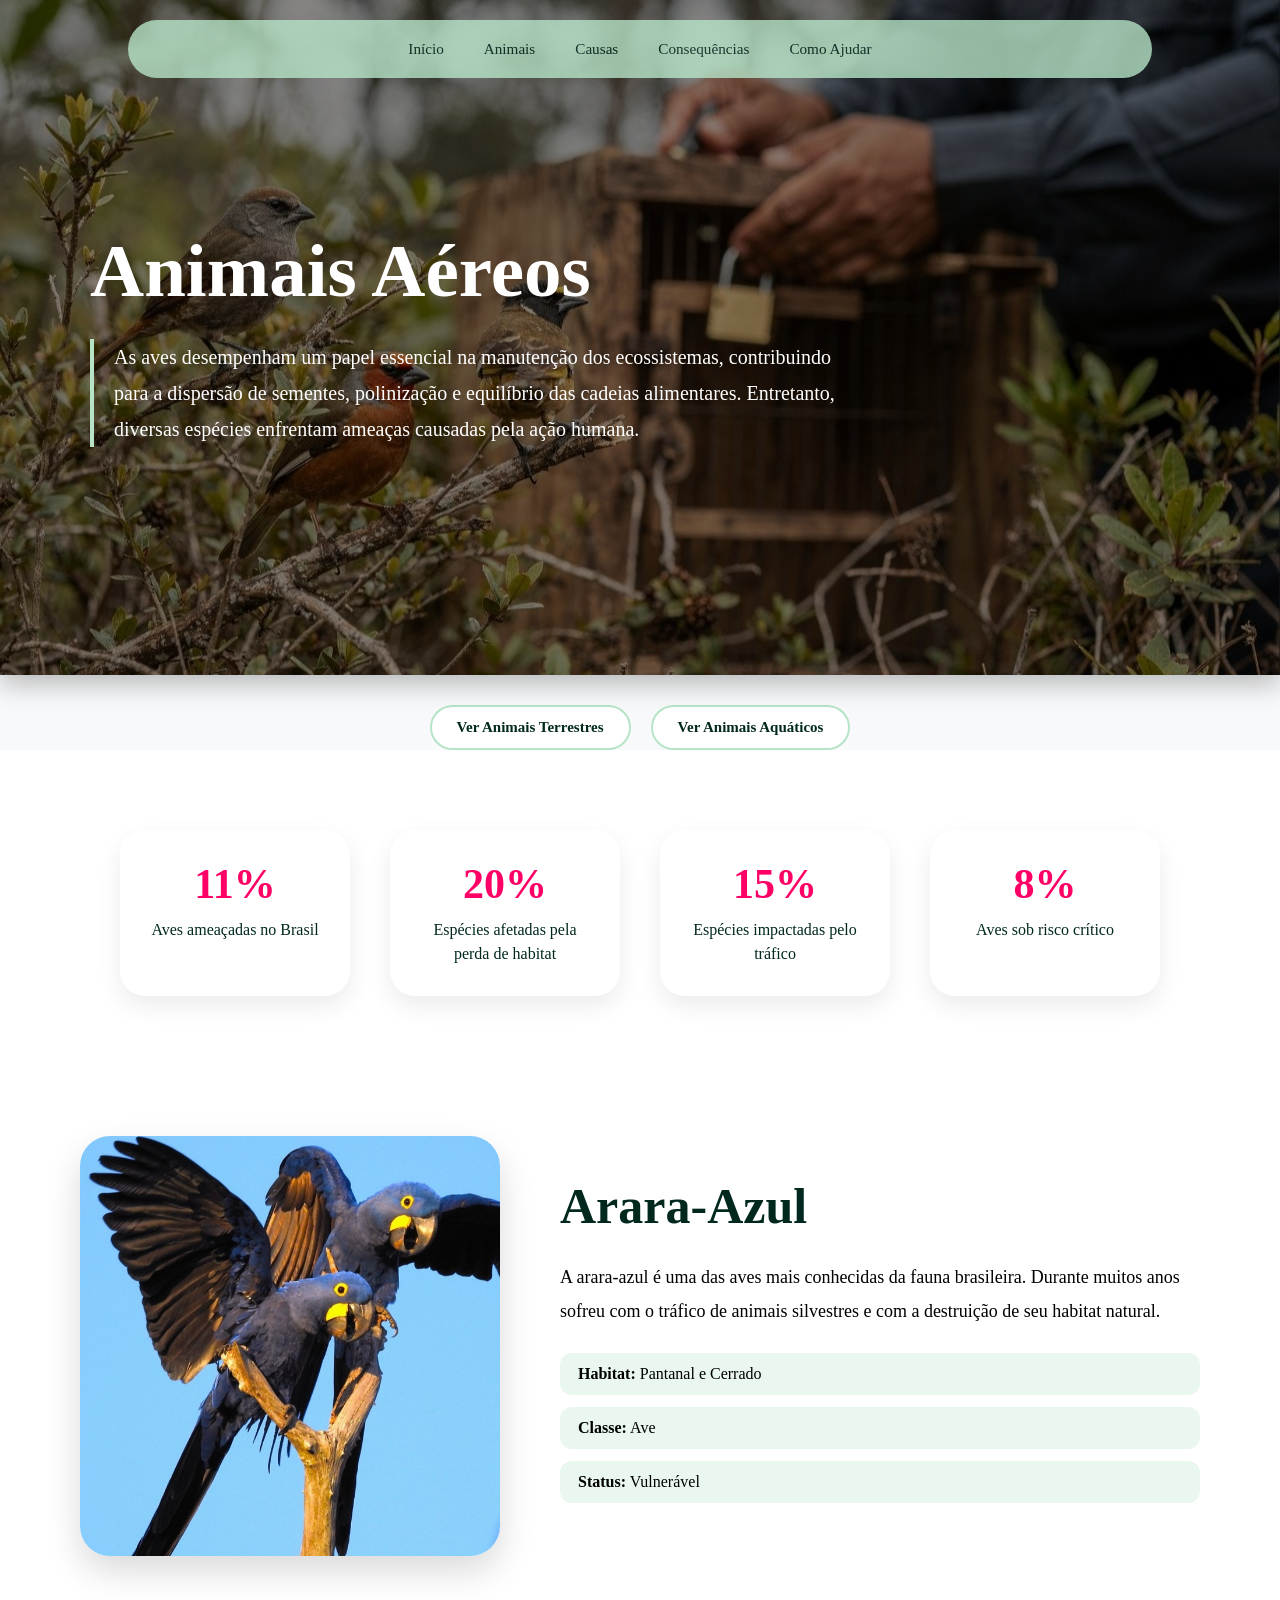
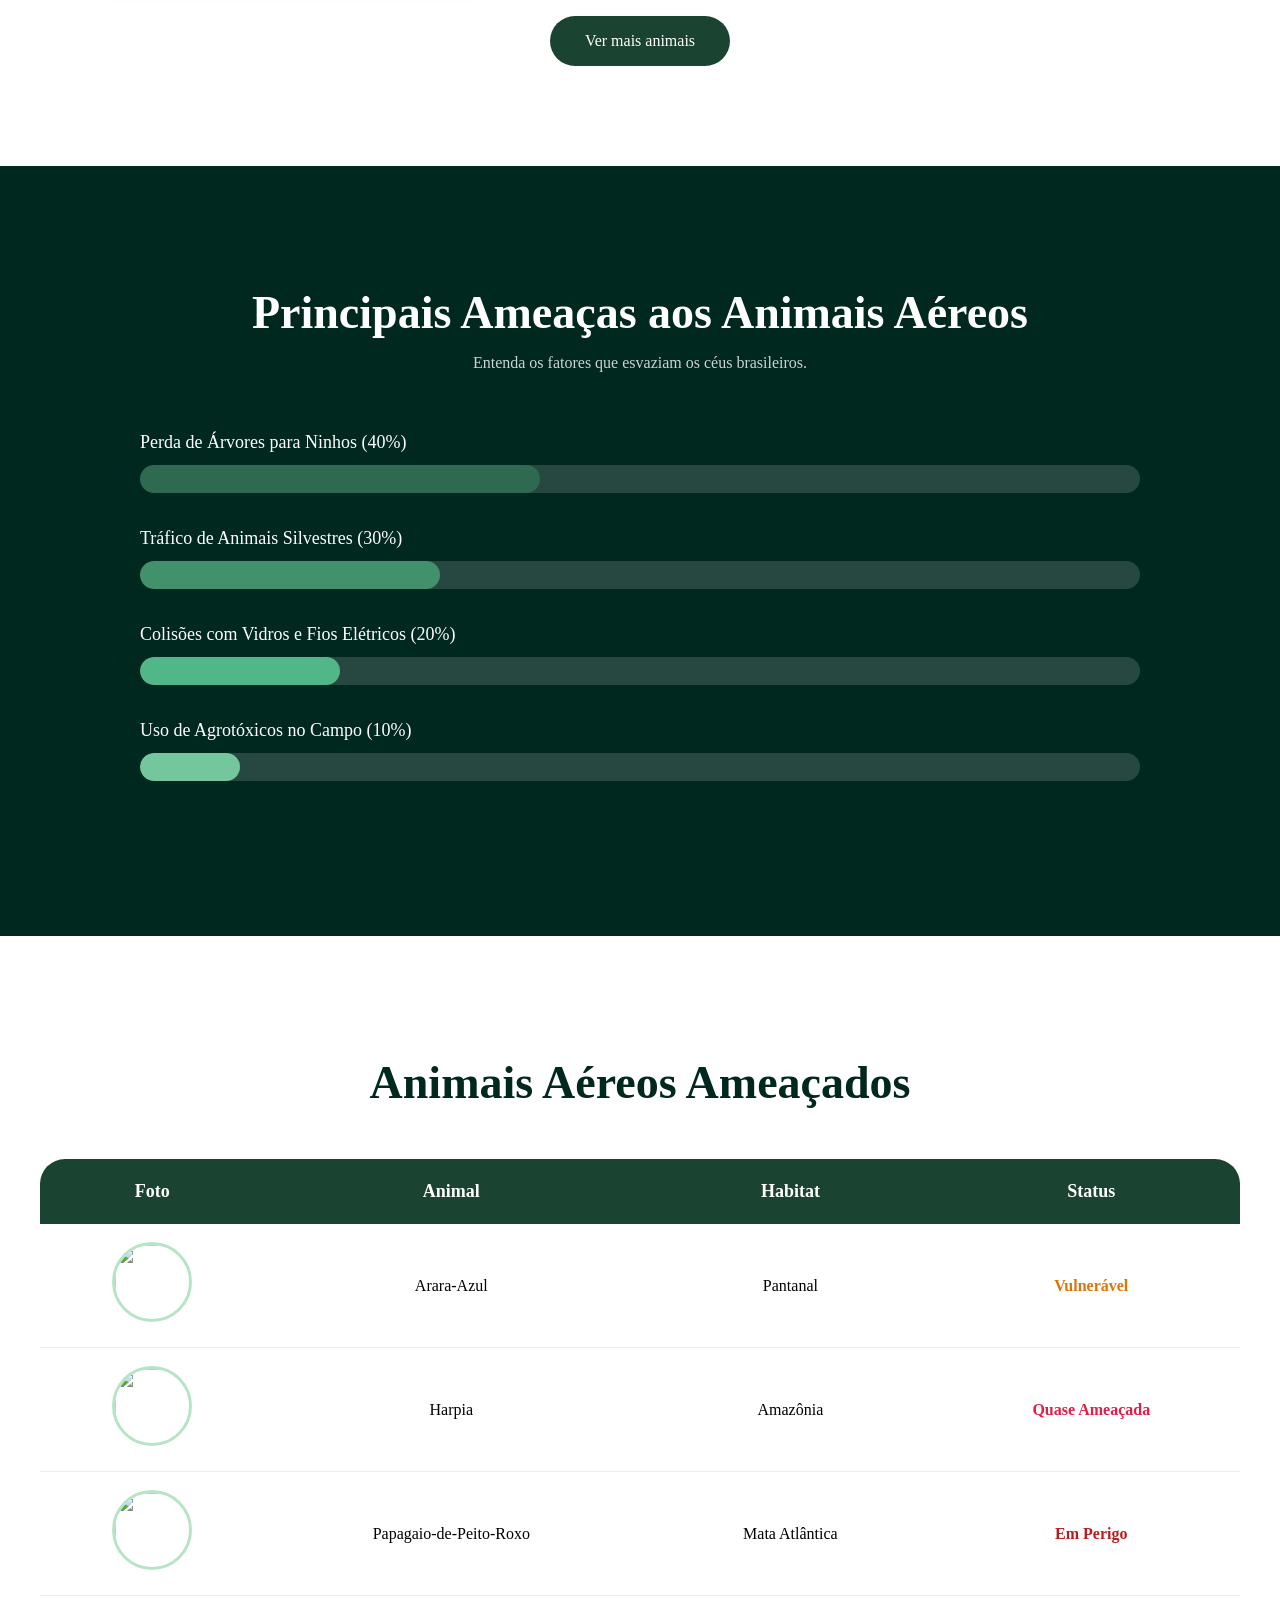
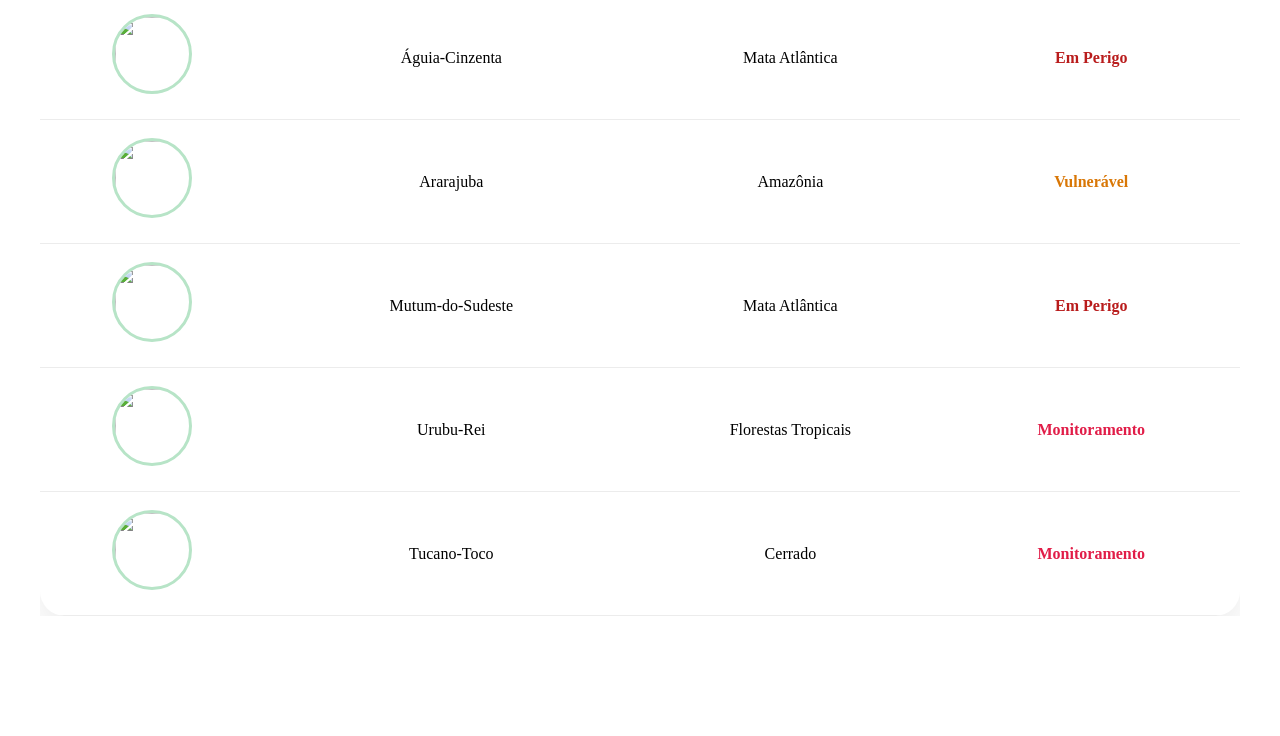
==== commit 58a4ba01: "Estilizando as páginas de animais" ====
--- a/animais-aereos.html
+++ b/animais-aereos.html
@@ -2,56 +2,158 @@
 <html lang="pt-BR">
 <head>
     <meta charset="UTF-8">
-    <title>Página Animais Aereos</title>
-    <link rel="stylesheet" href="style/style.css">
+    <meta name="viewport" content="width=device-width, initial-scale=1.0">
+    <title>Animais Terrestres</title>
+    <link rel="stylesheet" href="style/animais.css">
 </head>
 <body>
-    <header>
-        <nav>
-                <ul>
-                    <li><a href="index.html">Início</a></li>
-                    <li><a href="animais.html">Animais</a></li>
-                    <li><a href="causas.html">Causas</a></li>
-                    <li><a href="consequencias.html">Consequências</a></li>
-                    <li><a href="comoAjudar.html">Como Ajudar</a></li>
-                </ul>   
-        </nav>
-    </header>
-
-      <footer class="rodape-site">
-    <div class="rodape-container">
-        
-        <div class="rodape-col">
-            <h3 class="rodape-titulo">Preserve Brasil</h3>
-            <p class="rodape-texto">
-                Um projeto dedicado a conscientizar e agir contra a extinção em massa da fauna brasileira. Cada voz conta para manter nossa biodiversidade viva.
-            </p>
+<header>
+    <nav>
+        <ul>
+            <li><a href="index.html">Início</a></li>
+            <li><a href="animais.html">Animais</a></li>
+            <li><a href="causas.html">Causas</a></li>
+            <li><a href="consequencias.html">Consequências</a></li>
+            <li><a href="comoAjudar.html">Como Ajudar</a></li>
+        </ul>
+    </nav>
+</header>
+<section class="hero-animal hero-aereo">
+    <div class="conteudo-animais">
+        <h1>Animais Aéreos</h1>
+        <p>
+            As aves desempenham um papel essencial na manutenção dos
+            ecossistemas, contribuindo para a dispersão de sementes,
+            polinização e equilíbrio das cadeias alimentares. Entretanto,
+            diversas espécies enfrentam ameaças causadas pela ação humana.
+        </p>
+    </div>
+</section>
+<div class="botoes-navegacao">
+    <a href="animais-terrestres.html" class="btn-nav"> Ver Animais Terrestres</a>
+    <a href="animais-aquaticos.html" class="btn-nav"> Ver Animais Aquáticos</a>
+</div>
+<section class="container-info">
+    <a href="#grafico" class="info">
+        <h1>11%</h1>
+        <p>Aves ameaçadas no Brasil</p>
+    </a>
+    <a href="#grafico" class="info">
+        <h1>20%</h1>
+        <p>Espécies afetadas pela perda de habitat</p>
+    </a>
+    <a href="#grafico" class="info">
+        <h1>15%</h1>
+        <p>Espécies impactadas pelo tráfico</p>
+    </a>
+    <a href="#grafico" class="info">
+        <h1>8%</h1>
+        <p>Aves sob risco crítico</p>
+    </a>
+</section>
+<section class="animal-principal">
+    <img src="imagens/araras-arvore.jpg" alt="Arara Azul">
+    <div class="texto-animal">
+        <h2>Arara-Azul</h2>
+        <p>
+            A arara-azul é uma das aves mais conhecidas da fauna brasileira.
+            Durante muitos anos sofreu com o tráfico de animais silvestres
+            e com a destruição de seu habitat natural.
+        </p>
+        <ul>
+            <li><strong>Habitat:</strong> Pantanal e Cerrado</li>
+            <li><strong>Classe:</strong> Ave</li>
+            <li><strong>Status:</strong> Vulnerável</li>
+        </ul>
+    </div>
+</section>
+<div class="container-botao">
+    <a href="#tabela" class="btn-animais">
+        Ver mais animais
+    </a>
+</div>
+<section class="estatisticas" id="grafico">
+    <h2>Principais Ameaças aos Animais Aéreos</h2>
+    <p class="subtitulo-grafico">Entenda os fatores que esvaziam os céus brasileiros.</p>
+    <div class="grafico">
+        <div class="barra-item">
+            <span>Perda de Árvores para Ninhos (40%)</span>
+            <div class="barra"><div class="preenchimento perda-ninho"></div></div>
         </div>
-
-        <div class="rodape-col">
-            <h4 class="rodape-subtitulo">Navegação</h4>
-            <ul>
-                <li><a href="index.html">Início</a></li>
-                <li><a href="animais.html">Animais</a></li>
-                <li><a href="causas.html">Causas</a></li>
-                <li><a href="consequencias.html">Consequências</a></li>
-                <li><a href="comoAjudar.html">Como Ajudar</a></li>
-            </ul>
+        <div class="barra-item">
+            <span>Tráfico de Animais Silvestres (30%)</span>
+            <div class="barra"><div class="preenchimento trafico-aves"></div></div>
         </div>
-        <div class="rodape-col">
-    <h4 class="rodape-subtitulo">Preservar é Viver</h4>
-    <p class="rodape-texto">
-        A destruição dos habitats e as queimadas estão silenciando as nossas florestas. 
-        Proteger a fauna brasileira não é apenas salvar os animais, é garantir o equilíbrio 
-        do nosso próprio futuro. A mudança começa na conscientização.
-    </p>
-</div>
-
+        <div class="barra-item">
+            <span>Colisões com Vidros e Fios Elétricos (20%)</span>
+            <div class="barra"><div class="preenchimento colisao"></div></div>
+        </div>
+        <div class="barra-item">
+            <span>Uso de Agrotóxicos no Campo (10%)</span>
+            <div class="barra"><div class="preenchimento agrotoxico"></div></div>
+        </div>
     </div>
-
-    <div class="rodape-bottom">
-        <p>&copy; 2026 Preserve Brasil. Todos os direitos reservados para a nossa fauna.</p>
+</section>
+<section class="tabela-animais" id="tabela">
+    <h2>Animais Aéreos Ameaçados</h2>
+    <div class="container-tabela">
+        <table>
+            <tr>
+                <th>Foto</th>
+                <th>Animal</th>
+                <th>Habitat</th>
+                <th>Status</th>
+            </tr>
+            <tr>
+                <td><img src="imagens/arara-azul.jpg"></td>
+                <td>Arara-Azul</td>
+                <td>Pantanal</td>
+                <td class="perigo">Vulnerável</td>
+            </tr>
+            <tr>
+                <td><img src="imagens/harpia.jpg"></td>
+                <td>Harpia</td>
+                <td>Amazônia</td>
+                <td class="alerta">Quase Ameaçada</td>
+            </tr>
+            <tr>
+                <td><img src="imagens/papagaio-peito-roxo.jpg"></td>
+                <td>Papagaio-de-Peito-Roxo</td>
+                <td>Mata Atlântica</td>
+                <td class="critico">Em Perigo</td>
+            </tr>
+            <tr>
+                <td><img src="imagens/aguia-cinzenta.jpg"></td>
+                <td>Águia-Cinzenta</td>
+                <td>Mata Atlântica</td>
+                <td class="critico">Em Perigo</td>
+            </tr>
+            <tr>
+                <td><img src="imagens/ararajuba.jpg"></td>
+                <td>Ararajuba</td>
+                <td>Amazônia</td>
+                <td class="perigo">Vulnerável</td>
+            </tr>
+            <tr>
+                <td><img src="imagens/mutum-do-sudeste.jpg"></td>
+                <td>Mutum-do-Sudeste</td>
+                <td>Mata Atlântica</td>
+                <td class="critico">Em Perigo</td>
+            </tr>
+            <tr>
+                <td><img src="imagens/urubu-rei.jpg"></td>
+                <td>Urubu-Rei</td>
+                <td>Florestas Tropicais</td>
+                <td class="alerta">Monitoramento</td>
+            </tr>
+            <tr>
+                <td><img src="imagens/tucano-toco.jpg"></td>
+                <td>Tucano-Toco</td>
+                <td>Cerrado</td>
+                <td class="alerta">Monitoramento</td>
+            </tr>
+        </table>
     </div>
-</footer>
+</section>
 </body>
-</html>+</html>
--- a/style/animais.css
+++ b/style/animais.css
@@ -0,0 +1,501 @@
+/*GERAL*/
+:root {
+    --fundo-claro: #f8f9fa;
+    --verde-escuro: #01281f;
+    --verde-medio: #1b4332;
+    --verde-claro: #b7e4c7;
+    --caixa-destaque: #b8d8ba;
+    --rosa-alerta: rgb(255, 0, 102);
+
+}
+
+* {
+    margin: 0;
+    padding: 0;
+    box-sizing: border-box;
+}
+html {
+    scroll-behavior: smooth;
+}
+header {
+    position: fixed;
+    top: 20px;
+    left: 50%;
+    width: 80%;
+    display: flex;
+    justify-content: center;
+    align-items: center;
+    padding: 20px;
+    z-index: 10;
+    background: var(--verde-claro);
+    opacity: 0.8;
+    border-radius: 30px;
+    transform: translate(-50%);
+}
+nav ul {
+    display: flex;
+    gap: 40px;
+    list-style: none;
+}
+
+nav ul li a {
+    text-decoration: none;
+    color: var(--verde-escuro);
+    font-size: 0.95rem;
+    position: relative;
+    display: inline-block;
+    transition:
+        transform 0.2s ease,
+        opacity 0.2s ease;
+}
+nav ul li a:hover {
+    transform: scale(1.08);
+    opacity: 0.8;
+}
+nav ul li a::after {
+    content: "";
+    position: absolute;
+    left: 0;
+    bottom: -5px;
+    width: 0;
+    height: 2px;
+    background-color: currentColor;
+    transition: width 0.3s ease;
+}
+nav ul li a:hover::after {
+    width: 100%;
+}
+.destaque {
+    font-weight: 500;
+}
+.destaque::after {
+    width: 100%;
+}
+.hero-animal{
+    height:75vh;
+    display:flex;
+    align-items:center;
+    background-size:cover;
+    background-position:center;
+    background-repeat:no-repeat;
+    box-shadow:0 10px 25px rgba(0,0,0,.25);
+}
+
+.hero-terrestre{
+    background-image:
+    linear-gradient(rgba(0,0,0,.45),rgba(0,0,0,.45)),
+    url("../imagens/terrestres/tatu-bola.jpg");
+}
+
+.hero-aquatico{
+    background-image:
+    linear-gradient(rgba(0,0,0,.45),rgba(0,0,0,.45)),
+    url("../imagens/aquaticos/tartaruga-no-lixo.png");
+}
+
+.hero-aereo{
+    background-image:
+    linear-gradient(rgba(0,0,0,.45),rgba(0,0,0,.45)),
+    url("../imagens/aereos/aves-ameaçadas.jpg");
+}
+
+.conteudo-animais{
+    margin-left:90px;
+    max-width:750px;
+}
+
+.conteudo-animais h1{
+    color:white;
+    font-size:75px;
+    margin-bottom:25px;
+    font-family:"Merriweather", serif;
+}
+
+.conteudo-animais p{
+    color:white;
+    line-height:1.8;
+    font-size:20px;
+    border-left:4px solid var(--verde-claro);
+    padding-left:20px;
+}
+
+/*
+   ESTATÍSTICAS
+ */
+
+.container-info{
+    display:flex;
+    justify-content:center;
+    flex-wrap:wrap;
+    gap:40px;
+    padding:80px 20px;
+}
+
+.info{
+    text-decoration:none;
+    width:230px;
+    text-align:center;
+    background:white;
+    padding:30px;
+    border-radius:25px;
+    box-shadow:0 10px 25px rgba(0,0,0,.08);
+    transition:.3s;
+}
+
+.info:hover{
+    transform:translateY(-8px);
+}
+
+.info h1{
+    color:var(--rosa-alerta);
+    font-size:42px;
+    margin-bottom:10px;
+}
+
+.info p{
+    color:var(--verde-escuro);
+    line-height:1.5;
+}
+
+/*
+   ANIMAL PRINCIPAL
+ */
+
+.animal-principal{
+    max-width:1200px;
+    margin:auto;
+    display:flex;
+    align-items:center;
+    gap:60px;
+    padding:60px 40px;
+}
+
+.animal-principal img{
+    width:420px;
+    height:420px;
+    object-fit:cover;
+    border-radius:30px;
+    box-shadow:0 15px 35px rgba(0,0,0,.15);
+}
+
+.texto-animal{
+    flex:1;
+}
+
+.texto-animal h2{
+    font-size:50px;
+    margin-bottom:25px;
+    color:var(--verde-escuro);
+}
+
+.texto-animal p{
+    font-size:18px;
+    line-height:1.9;
+    margin-bottom:25px;
+}
+
+.texto-animal ul{
+    list-style:none;
+}
+
+.texto-animal li{
+    margin-bottom:12px;
+    background:rgba(183,228,199,.3);
+    padding:12px 18px;
+    border-radius:12px;
+}
+
+/*
+   BOTÃO
+*/
+
+.container-botao{
+    display:flex;
+    justify-content:center;
+    margin-bottom:100px;
+}
+
+.btn-animais{
+    text-decoration:none;
+    background:var(--verde-medio);
+    color:white;
+    padding:16px 35px;
+    border-radius:40px;
+    transition:.3s;
+}
+
+.btn-animais:hover{
+    background:var(--verde-escuro);
+    transform:translateY(-4px);
+}
+
+/*
+   GRÁFICO*/
+
+.estatisticas{
+    padding:120px 40px;
+    background:var(--verde-escuro);
+}
+
+.estatisticas h2{
+    text-align:center;
+    color:white;
+    font-size:46px;
+    margin-bottom:15px;
+}
+
+.subtitulo-grafico{
+    text-align:center;
+    color:white;
+    opacity:.8;
+    margin-bottom:60px;
+}
+
+.grafico{
+    max-width:1000px;
+    margin:auto;
+}
+
+.barra-item{
+    margin-bottom:35px;
+}
+
+.barra-item span{
+    display:block;
+    color:white;
+    margin-bottom:12px;
+    font-size:18px;
+}
+
+.barra{
+    width:100%;
+    height:28px;
+    background:rgba(255,255,255,.15);
+    border-radius:30px;
+    overflow:hidden;
+}
+
+.preenchimento{
+    height:100%;
+    border-radius:30px;
+}
+
+/* terrestres */
+
+.mata{
+    width:24.1%;
+    background:#52b788;
+}
+
+.pampa{
+    width:13.7%;
+    background:#74c69d;
+}
+
+.mamiferos{
+    width:13.3%;
+    background:#95d5b2;
+}
+
+.repteis{
+    width:4.3%;
+    background:#d8f3dc;
+}
+
+/* aquáticos */
+
+.poluicao{
+    width:35%;
+    background:#1b6ca8;
+}
+
+.pesca{
+    width:21%;
+    background:#2a9df4;
+}
+
+.ameacadas{
+    width:18%;
+    background:#58b4ff;
+}
+
+.critico-mar{
+    width:12%;
+    background:#9ad1ff;
+}
+
+/* aéreos */
+
+.habitat{
+    width:20%;
+    background:#52b788;
+}
+
+.trafico{
+    width:15%;
+    background:#74c69d;
+}
+
+.aves{
+    width:11%;
+    background:#95d5b2;
+}
+
+.risco{
+    width:8%;
+    background:#d8f3dc;
+}
+
+/*
+   TABELA
+*/
+
+.tabela-animais{
+    padding:120px 40px;
+}
+.tabela-animais h2{
+    text-align:center;
+    font-size:46px;
+    margin-bottom:50px;
+    color:var(--verde-escuro);
+}
+
+.container-tabela{
+    max-width:1200px;
+    margin:auto;
+    overflow-x:auto;
+}
+
+table{
+    width:100%;
+    border-collapse:collapse;
+    background:white;
+    border-radius:25px;
+    overflow:hidden;
+    box-shadow:0 15px 35px rgba(0,0,0,.08);
+}
+
+th{
+    background:var(--verde-medio);
+    color:white;
+    padding:22px;
+    font-size:18px;
+}
+
+td{
+    padding:18px;
+    text-align:center;
+    border-bottom:1px solid #ececec;
+}
+
+tr{
+    transition:.3s;
+}
+
+tr:hover{
+    background:rgba(183,228,199,.18);
+}
+
+td img{
+    width:80px;
+    height:80px;
+    object-fit:cover;
+    border-radius:50%;
+    border:3px solid var(--verde-claro);
+}
+
+/* STATUS */
+
+.perigo{
+    color:#d97706;
+    font-weight:700;
+}
+
+.alerta{
+    color:#e11d48;
+    font-weight:700;
+}
+
+.critico{
+    color:#b91c1c;
+    font-weight:700;
+}
+
+/*
+   ANIMAÇÕES GERAIS
+*/
+
+/* Faz as seções aparecerem suavemente de baixo para cima */
+@keyframes fadeIn {
+    from { opacity: 0; transform: translateY(40px); }
+    to { opacity: 1; transform: translateY(0); }
+}
+
+.hero-animal, .container-info, .animal-principal, .estatisticas, .tabela-animais {
+    animation: fadeIn 1s ease-out forwards;
+}
+
+/* Efeito flutuante para a foto redonda do animal principal */
+@keyframes flutuar {
+    0% { transform: translateY(0px); }
+    50% { transform: translateY(-15px); }
+    100% { transform: translateY(0px); }
+}
+
+.animal-principal img {
+    animation: flutuar 4s ease-in-out infinite;
+}
+
+/* Animação para as barras do gráfico enchendo da esquerda para a direita */
+@keyframes encherBarra {
+    from { width: 0; }
+}
+
+.preenchimento {
+    animation: encherBarra 1.5s ease-out forwards;
+}
+
+.botoes-navegacao {
+    display: flex;
+    justify-content: center;
+    gap: 20px;
+    padding: 30px 20px 0;
+    background-color: var(--fundo-claro);
+}
+
+.btn-nav {
+    text-decoration: none;
+    background: white;
+    color: var(--verde-escuro);
+    padding: 12px 25px;
+    border-radius: 30px;
+    font-weight: 600;
+    border: 2px solid var(--verde-claro);
+    transition: 0.3s;
+    font-size: 15px;
+}
+
+.btn-nav:hover {
+    background: var(--verde-claro);
+    transform: scale(1.05);
+}
+
+/*NOVAS CORES DOS GRÁFICOS */
+
+/* Causas Terrestres */
+.desmatamento { width: 45%; background: #e63946; }
+.caca { width: 25%; background: #f4a261; }
+.atropelamento { width: 15%; background: #e9c46a; }
+.expansao { width: 15%; background: #2a9d8f; }
+
+/* Causas Aquáticas */
+.plastico { width: 40%; background: #0077b6; }
+.oleo { width: 25%; background: #023e8a; }
+.pesca-fantasma { width: 20%; background: #00b4d8; }
+.aquecimento { width: 15%; background: #90e0ef; }
+
+/* Causas Aéreas (Cores em tons de verde e amarelo para diferenciar) */
+.perda-ninho { width: 40%; background: #2d6a4f; }
+.trafico-aves { width: 30%; background: #40916c; }
+.colisao { width: 20%; background: #52b788; }
+.agrotoxico { width: 10%; background: #74c69d; }
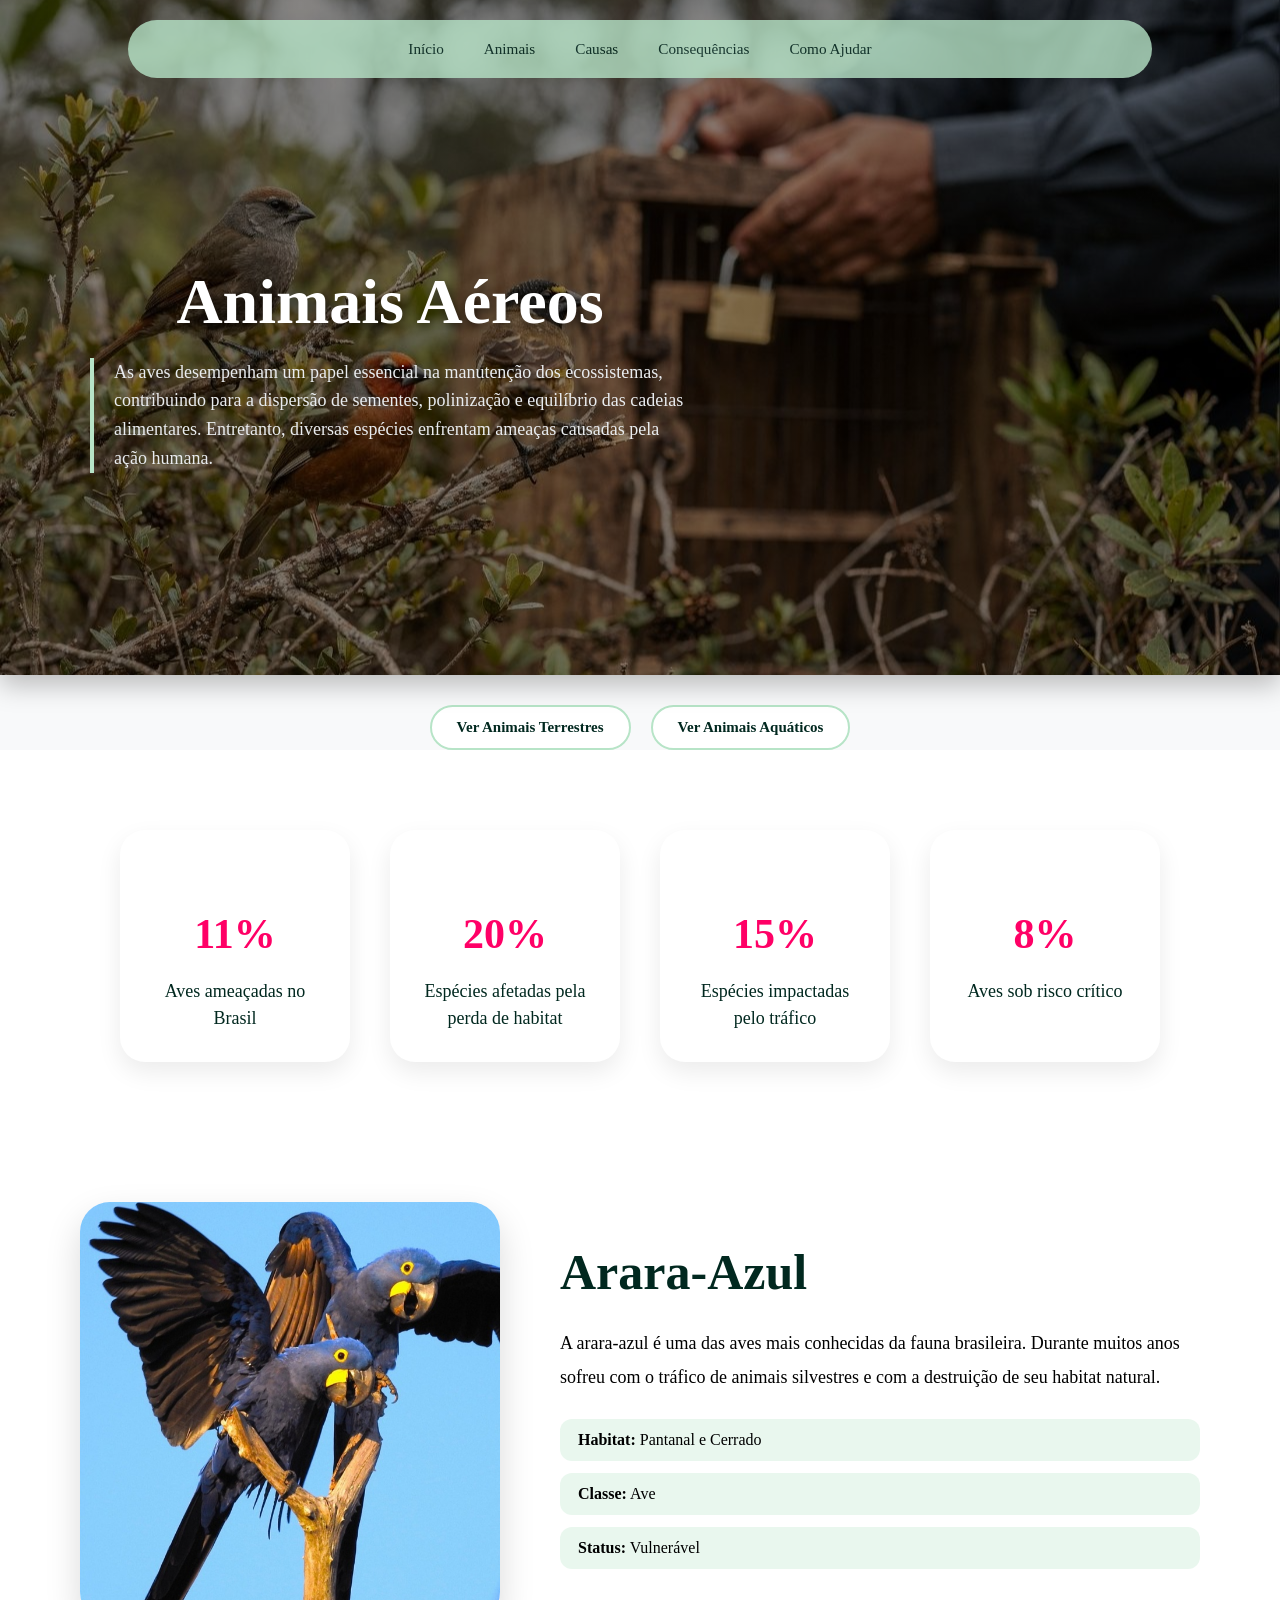
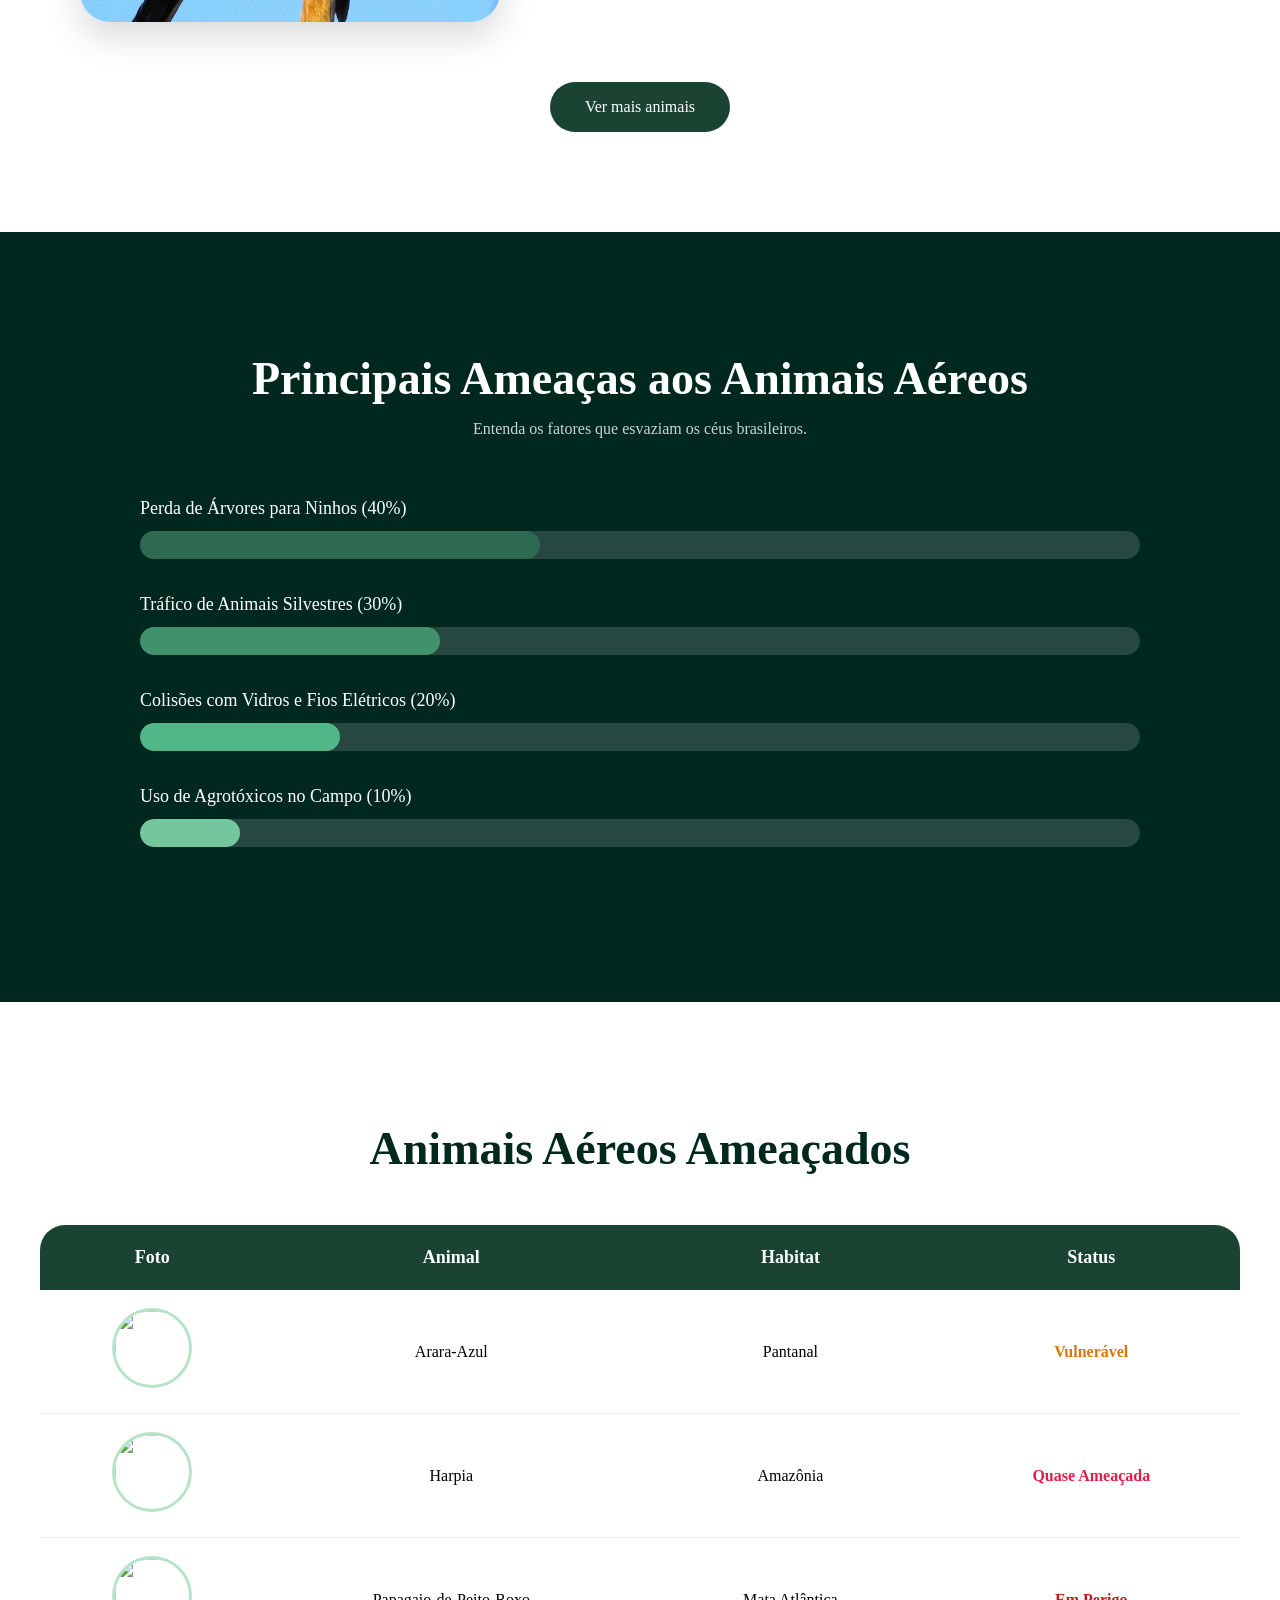
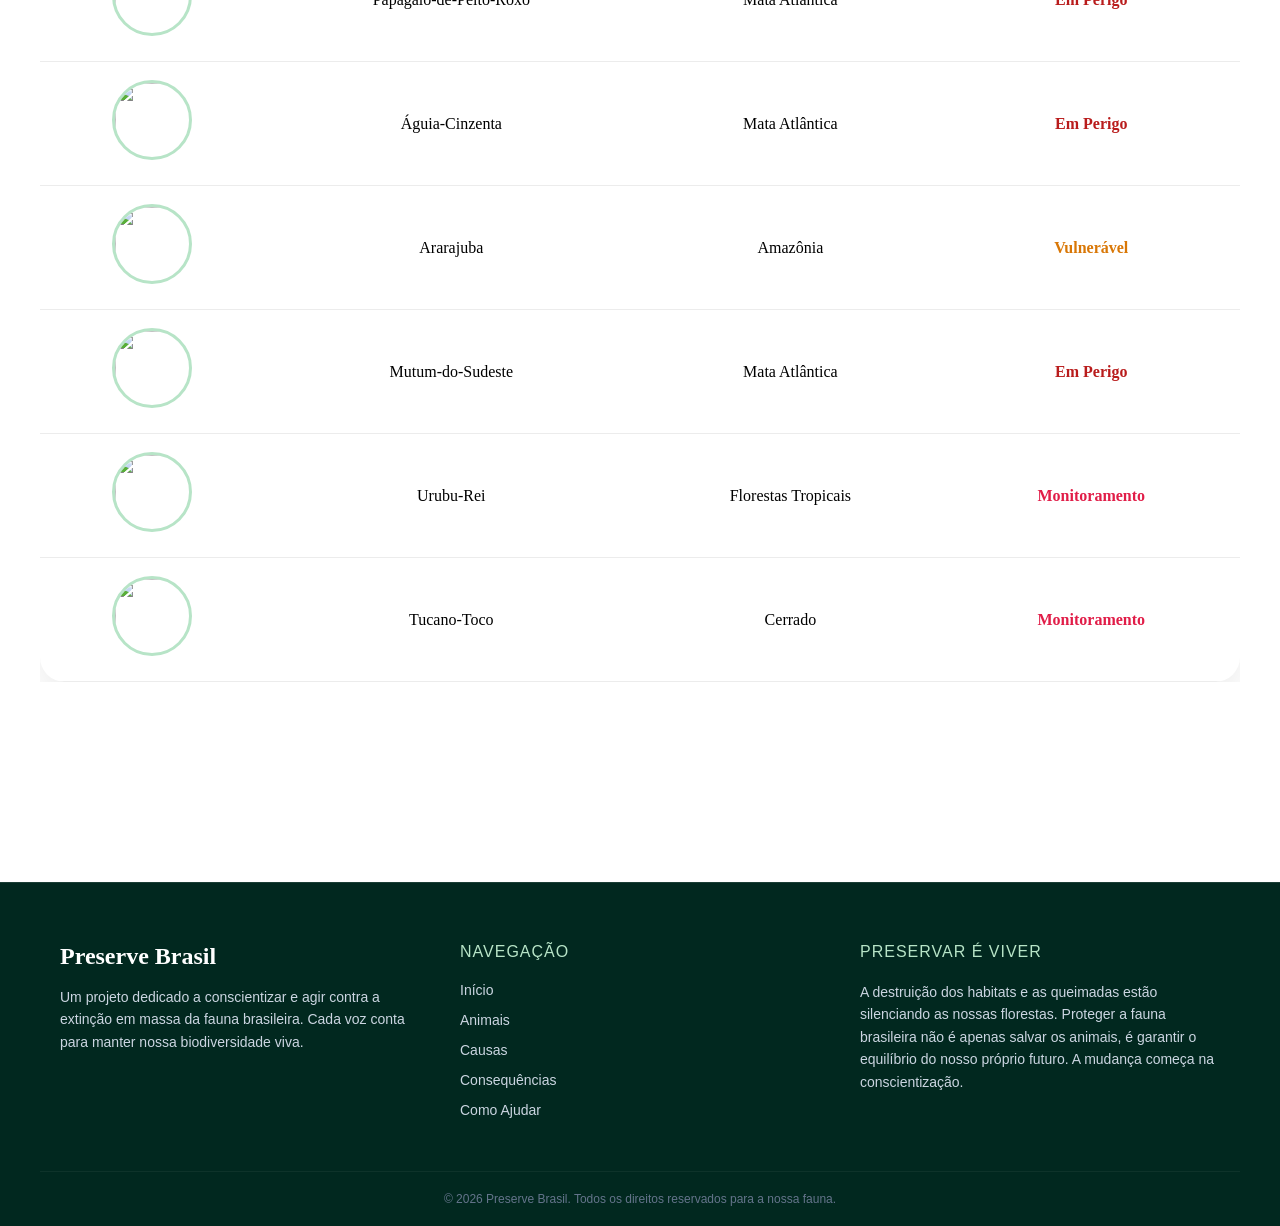
==== commit db90c373: "merge branch: rafa -> main" ====
--- a/animais-aereos.html
+++ b/animais-aereos.html
@@ -5,6 +5,7 @@
     <meta name="viewport" content="width=device-width, initial-scale=1.0">
     <title>Animais Terrestres</title>
     <link rel="stylesheet" href="style/animais.css">
+    <link rel="stylesheet" href="style/style.css">
 </head>
 <body>
 <header>
@@ -155,5 +156,40 @@
         </table>
     </div>
 </section>
+ <footer class="rodape-site">
+    <div class="rodape-container">
+        
+        <div class="rodape-col">
+            <h3 class="rodape-titulo">Preserve Brasil</h3>
+            <p class="rodape-texto">
+                Um projeto dedicado a conscientizar e agir contra a extinção em massa da fauna brasileira. Cada voz conta para manter nossa biodiversidade viva.
+            </p>
+        </div>
+
+        <div class="rodape-col">
+            <h4 class="rodape-subtitulo">Navegação</h4>
+            <ul>
+                <li><a href="index.html">Início</a></li>
+                <li><a href="animais.html">Animais</a></li>
+                <li><a href="causas.html">Causas</a></li>
+                <li><a href="consequencias.html">Consequências</a></li>
+                <li><a href="comoAjudar.html">Como Ajudar</a></li>
+            </ul>
+        </div>
+        <div class="rodape-col">
+    <h4 class="rodape-subtitulo">Preservar é Viver</h4>
+    <p class="rodape-texto">
+        A destruição dos habitats e as queimadas estão silenciando as nossas florestas. 
+        Proteger a fauna brasileira não é apenas salvar os animais, é garantir o equilíbrio 
+        do nosso próprio futuro. A mudança começa na conscientização.
+    </p>
+</div>
+
+    </div>
+
+    <div class="rodape-bottom">
+        <p>&copy; 2026 Preserve Brasil. Todos os direitos reservados para a nossa fauna.</p>
+    </div>
+</footer>
 </body>
 </html>
--- a/style/style.css
+++ b/style/style.css
@@ -0,0 +1,1285 @@
+/*
+   1. VARIÁVEIS E GERAL
+ */
+:root {
+    --fundo-claro: #f8f9fa;
+    --verde-escuro: #01281f;
+    --verde-medio: #1b4332;
+    --verde-claro: #b7e4c7;
+    --caixa-destaque: #b8d8ba;
+    --rosa-alerta: rgb(255, 0, 102);
+}
+
+* {
+    margin: 0;
+    padding: 0;
+    box-sizing: border-box;
+}
+
+html {
+    scroll-behavior: smooth;
+}
+
+/*
+   2. ANIMAÇÕES E CLASSES UTILITÁRIAS (KEYFRAMES)
+*/
+@keyframes mostrar-direita {
+    from {
+        opacity: 0;
+        transform: translateX(0) scale(0.6);
+    }
+    to {
+        opacity: 1;
+        transform: translateX(150px) scale(1);
+    }
+}
+
+@keyframes mostrar-esquerda {
+    from {
+        opacity: 0;
+        transform: translateX(0) scale(0.6);
+    }
+    to {
+        opacity: 1;
+        transform: translateX(-150px) scale(1);
+    }
+}
+
+.desloca-direita, 
+.mini-direita {
+    animation: mostrar-direita linear both;
+    animation-timeline: view();
+    animation-range: entry 0% cover 20%;
+    transform: translateX(100px); /* Mantido do seu código original */
+}
+
+.desloca-esquerda, 
+.mini-esquerda {
+    animation: mostrar-esquerda linear both;
+    animation-timeline: view();
+    animation-range: entry 0% cover 20%;
+    transform: translateX(-100px); /* Mantido do seu código original */
+}
+
+.invertida {
+    flex-direction: row-reverse;
+}
+
+/*
+   3. CABEÇALHO E NAVEGAÇÃO (HEADER)
+*/
+header {
+    position: fixed;
+    top: 20px;
+    left: 50%;
+    width: 80%;
+    display: flex;
+    justify-content: center;
+    align-items: center;
+    padding: 20px;
+    z-index: 10;
+    background: var(--verde-claro);
+    opacity: 0.8;
+    border-radius: 30px;
+    transform: translate(-50%);
+}
+
+nav ul {
+    display: flex;
+    gap: 40px;
+    list-style: none;
+}
+
+nav ul li a {
+    text-decoration: none;
+    color: var(--verde-escuro);
+    font-size: 0.95rem;
+    position: relative;
+    display: inline-block;
+    transition: transform 0.2s ease, opacity 0.2s ease;
+}
+
+nav ul li a:hover {
+    transform: scale(1.08);
+    opacity: 0.8;
+}
+
+nav ul li a::after {
+    content: "";
+    position: absolute;
+    left: 0;
+    bottom: -5px;
+    width: 0;
+    height: 2px;
+    background-color: currentColor;
+    transition: width 0.3s ease;
+}
+
+nav ul li a:hover::after {
+    width: 100%;
+}
+
+.destaque {
+    font-weight: 500;
+}
+
+.destaque::after {
+    width: 100%;
+}
+
+.p-loader {
+    position: fixed;
+    top: 0;
+    left: 0;
+    width: 100vw;
+    height: 100vh;
+
+    background-color: var(--fundo-claro);
+
+    display: flex;
+    justify-content: center;
+    align-items: center;
+
+    z-index: 9999;
+
+    animation: loader-fade 2s ease-in forwards;
+}
+
+.p-loader img {
+    width: 250px;
+
+    animation: intro-animal 2s ease-in forwards;
+
+    will-change: transform, opacity;
+    transform-origin: center;
+}
+
+@keyframes intro-animal {
+    0% {
+        opacity: 0;
+        transform: scale(1.4);
+    }
+
+    15% {
+        opacity: 1;
+    }
+
+    100% {
+        opacity: 0;
+        transform: scale(0);
+    }
+}
+
+@keyframes loader-fade {
+    0% {
+        opacity: 1;
+    }
+    100% {
+        opacity: 0;
+        visibility: hidden;
+    }
+}
+
+
+/* 
+   4. COMPONENTES REUTILIZÁVEIS
+*/
+.container-info {
+    display: flex;
+    gap: 10vw;
+    flex-wrap: wrap;
+    justify-content: center;
+    color: var(--laranja-alerta);
+}
+
+.info {
+    display: flex;
+    flex-direction: column;
+    align-items: center;
+    justify-content: center;
+    text-align: center;
+    gap: 10px;
+}
+
+.info-consequencia {
+    flex-direction: row;
+}
+
+.info h1 {
+    margin-top: 50px;
+    font-size: 35px;
+    font-family: "Libre Baskeville", serif;
+    color: var(--laranja-alerta);
+}
+
+.info p {
+    font-size: 18px;
+    font-family: "Libre Baskeville", serif;
+}
+
+.rodape-site {
+    background-color: var(--verde-escuro); 
+    color: #ffffff;
+    padding: 60px 0 20px 0;
+    margin-top: 80px;
+    border-top: 1px solid rgba(255, 255, 255, 0.1);
+    width: 100%;
+}
+
+.rodape-container {
+    max-width: 1200px;
+    margin: 0 auto;
+    padding: 0 20px;
+    display: flex;
+    flex-wrap: wrap;
+    gap: 40px;
+    justify-content: space-between;
+    align-items: flex-start; /* Alinha as colunas no topo */
+}
+
+.rodape-col {
+    flex: 1;
+    min-width: 250px; 
+}
+
+.rodape-titulo {
+    font-family: "Playfair Display", serif;
+    font-size: 24px;
+    font-weight: 600;
+    color: #ffffff;
+    margin-bottom: 16px;
+    margin-top: 0;
+}
+
+.rodape-subtitulo {
+    font-family: "Inter", sans-serif;
+    font-size: 16px;
+    font-weight: 500;
+    text-transform: uppercase;
+    letter-spacing: 1px;
+    color: var(--verde-claro); /* Confirme se essa variável também existe! */
+    margin-bottom: 20px;
+    margin-top: 0;
+}
+
+.rodape-texto {
+    font-family: "Inter", sans-serif;
+    font-size: 14px;
+    line-height: 1.6;
+    color: #cbd5e1; 
+    margin: 0;
+}
+
+/* Reset da lista (tira as bolinhas brancas) */
+.rodape-col ul {
+    list-style: none !important;
+    padding: 0 !important;
+    margin: 0 !important;
+}
+
+.rodape-col ul li {
+    margin-bottom: 12px;
+}
+
+/* Força os links a não serem azuis e sublinhados */
+.rodape-col ul li a {
+    font-family: "Inter", sans-serif;
+    font-size: 14px;
+    color: #cbd5e1 !important; 
+    text-decoration: none !important; 
+    transition: color 0.3s ease, transform 0.3s ease;
+    display: inline-block;
+}
+
+.rodape-col ul li a:hover {
+    color: var(--verde-claro) !important;
+    transform: translateX(4px); 
+}
+
+.rodape-bottom {
+    max-width: 1200px;
+    margin: 40px auto 0 auto;
+    padding: 20px 20px 0 20px;
+    border-top: 1px solid rgba(255, 255, 255, 0.05);
+    text-align: center;
+}
+
+.rodape-bottom p {
+    font-family: "Inter", sans-serif;
+    font-size: 12px;
+    color: #64748b;
+    margin: 0;
+}
+
+/*página inicial*/
+.inicio {
+    padding-top: 180px;
+    padding-bottom: 30px;
+    position: relative;
+    color: var(--rosa-alerta);
+}
+
+.info {
+    display: flex;
+    flex-direction: column;
+    justify-content: flex-start;
+    text-align: center;
+    gap: 10px;
+}
+
+.info h1 {
+    margin-top: 50px;
+    font-size: 40px;
+    font-family: "Libre Baskerville", serif;
+}
+
+.info p {
+    font-size: 18px;
+    font-family: "Libre Baskerville", serif;
+}
+
+/*
+   5. PÁGINA: INÍCIO
+ */
+.inicio {
+    padding-top: 140px;
+    padding-bottom: 60px;
+    position: relative;
+    isolation: isolate;
+    display: flex;
+    flex-direction: column;
+    justify-content: center; /* Centraliza melhor o conteúdo na tela */
+    gap: 20px;
+    align-items: center;
+    /* Gradiente mais escuro para o texto branco se destacar, mantendo o tom verde */
+    background-image: linear-gradient(rgba(1, 40, 31, 0.65), rgba(1, 40, 31, 0.8)), url(../imagens/amazonia.jpg);
+    background-size: cover;
+    background-position: center;
+    background-attachment: fixed; /* Efeito Parallax - A imagem fica fixa ao rolar */
+    height: 100vh;
+    box-shadow: 0 10px 25px rgba(0, 0, 0, 0.4);
+}
+
+.conteudo {
+    display: flex;
+    flex-direction: column;
+    align-items: center;
+    gap: 25px;
+    color: white;
+}
+.conteudo h1{
+    color: white;
+}
+
+.inicio h1 {
+    text-align: center;
+    font-family: "Merriweather", serif; /* Padronizado com o título das outras páginas */
+    font-size: 64px;
+    font-weight: 700;
+    margin-bottom: 10px;
+    line-height: 1.1;
+    text-shadow: 2px 4px 10px rgba(0,0,0,0.5);
+}
+
+.inicio p {
+    position: relative;
+    margin: 0 auto 20px;
+    font-size: 18px; 
+    max-width: 580px; 
+    color: #e9ecef; 
+    padding-left: 25px;
+    line-height: 1.7;
+    font-family: "Libre Baskerville", serif;
+}
+
+.inicio p::before {
+    content: "";
+    position: absolute;
+    left: 0;
+    top: 5px;
+    width: 4px;
+    height: 100%;
+    background-color: var(--verde-claro);
+    border-radius: 2px;
+}
+
+/* Animação para o botão  */
+@keyframes flutuar-botao {
+    0%, 100% { transform: translateY(0); }
+    50% { transform: translateY(12px); }
+}
+
+.inicio a {
+    margin-top: 20px;
+    text-decoration: none;
+    padding: 12px 32px;
+    border: 2px solid var(--verde-claro);
+    border-radius: 30px;
+    color: var(--verde-claro);
+    font-weight: 600;
+    font-size: 16px;
+    background: rgba(255, 255, 255, 0.05);
+    backdrop-filter: blur(5px);
+    transition: all 0.3s ease;
+    animation: flutuar-botao 2s infinite ease-in-out; /* Chama a animação */
+}
+
+.inicio a:hover {
+    background-color: var(--verde-claro);
+    color: var(--verde-escuro);
+    transform: scale(1.05);
+    animation-play-state: paused; /* Para de pular quando passa o mouse */
+}
+
+
+/*
+   SEÇÃO SOBRE 
+ */
+
+.informacoes {
+    padding: 100px 20px;
+    background-color: var(--fundo-claro);
+}
+
+.sobre {
+    /* O Grid divide o espaço em duas colunas rígidas: 60% para texto, 40% para imagem */
+    display: grid;
+    grid-template-columns: 1.2fr 0.8fr; 
+    gap: 60px; /* Distância exata entre texto e imagem */
+    align-items: center;
+    
+    /* Estilo do card de vidro */
+    background: rgba(255, 255, 255, 0.7); 
+    backdrop-filter: blur(12px);
+    padding: 60px;
+    border-radius: 32px;
+    max-width: 1100px;
+    margin: 0 auto; /* Centraliza o card na tela */
+    box-shadow: 0 20px 50px rgba(1, 40, 31, 0.08);
+}
+
+.texto-sobre {
+    /* Removemos flexbox e larguras, o Grid já controla isso */
+    position: relative;
+    width: 100%;
+}
+
+.texto-sobre h1 {
+    font-size: 48px;
+    margin-bottom: 20px;
+    color: var(--verde-escuro);
+    font-family: "Merriweather", serif;
+    font-weight: 700;
+}
+
+.texto-sobre p {
+    font-size: 17px;
+    line-height: 1.7;
+    margin-bottom: 20px;
+    font-family: "Libre Baskerville", serif;
+    color: #222;
+    text-align: justify;
+}
+
+.texto-sobre .botao-causas {
+    display: inline-block;
+    margin-top: 15px;
+}
+
+.sobre-figura {
+    width: 100%;
+    display: flex;
+    justify-content: center;
+}
+
+.sobre-figura img {
+    width: 100%;
+    max-width: 400px;
+    height: auto;
+    box-shadow: 0 15px 30px rgba(0, 0, 0, 0.25);
+    border-radius: 15px;
+}
+.texto-sobre,
+.sobre-figura {
+    box-shadow: 0 10px 25px rgba(0, 0, 0, 0.1);
+}
+
+/*====================================================*/
+/*pagina animais*/
+
+.pagina-animais {
+    height: 100vh;
+    background: var(--fundo-claro);
+}
+h1 {
+    text-align: center;
+    margin-top: 100px;
+    margin-bottom: 40px;
+    font-size: 70px;
+    font-family: "Times New Roman", Time, serif;
+    color: var(--verde-medio);
+}
+.cursiva {
+    font-family: "Parisienne", cursive;
+    font-weight: normal;
+}
+.terrestres,
+.aquaticos,
+.aereos {
+    cursor: pointer;
+    position: relative;
+    display: inline-block;
+    width: 30%;
+    margin: 0 1.5%;
+    vertical-align: top;
+    transition: transform 0.3s ease;
+}
+.terrestres:hover,
+.aquaticos:hover,
+.aereos:hover {
+    transform: scale(1.03);
+}
+.imagem-animais img {
+    position: relative;
+    width: 100%;
+    height: 550px;
+    max-width: 350px; 
+    height: auto; 
+    object-fit: cover;
+    box-shadow: 0 15px 35px rgba(0, 0, 0, 0.15);
+    border-radius: 24px;
+}
+/*
+   6. PÁGINA: ANIMAIS
+ */
+.inicio-animais {
+    /* Troque 'fundo-animais.jpg' pela imagem que preferir para o topo desta página */
+    background-image: linear-gradient(rgba(1, 40, 31, 0.7), rgba(1, 40, 31, 0.85)), url(../imagens/animais/lobo-guara.jpg);
+    background-size: cover;
+    background-position: center;
+    background-attachment: fixed;
+    height: 70vh; /* Ocupa 70% da altura da tela */
+    display: flex;
+    align-items: center;
+    justify-content: center;
+    text-align: center;
+    padding-top: 80px;
+}
+
+.conteudo-animais h1 {
+    color: #ffffff;
+    font-family: "Merriweather", serif;
+    font-size: 64px;
+    font-weight: 700;
+    line-height: 1.1;
+    margin-bottom: 20px;
+    text-shadow: 2px 4px 10px rgba(0,0,0,0.5);
+}
+
+.conteudo-animais p {
+    color: #e9ecef;
+    font-family: "Libre Baskerville", serif;
+    font-size: 18px;
+    max-width: 600px;
+    margin: 0 auto 35px auto;
+    line-height: 1.6;
+}
+
+.botao-animais {
+    text-decoration: none;
+    padding: 12px 35px;
+    border: 2px solid var(--verde-claro);
+    border-radius: 30px;
+    color: var(--verde-claro);
+    font-weight: 600;
+    font-size: 16px;
+    background: rgba(255, 255, 255, 0.05);
+    backdrop-filter: blur(5px);
+    transition: all 0.3s ease;
+}
+
+.botao-animais:hover {
+    background-color: var(--verde-claro);
+    color: var(--verde-escuro);
+    transform: scale(1.05);
+}
+
+/*
+   ESTATÍSTICAS
+ */
+
+.container-info {
+    display: flex;
+    justify-content: center;
+    flex-wrap: wrap;
+    gap: 40px;
+    padding: 80px 20px;
+}
+
+.info {
+    text-decoration: none;
+    width: 230px;
+    text-align: center;
+    background: white;
+    padding: 30px;
+    border-radius: 25px;
+    box-shadow: 0 10px 25px rgba(0,0,0,.08);
+    transition: .3s;
+}
+
+.info:hover {
+    transform: translateY(-8px);
+}
+
+.info h1 {
+    color: var(--rosa-alerta);
+    font-size: 42px;
+    margin-bottom: 10px;
+}
+
+.info p {
+    color: var(--verde-escuro);
+    line-height: 1.5;
+}
+
+/* --- 6.3 Introdução aos Cards --- */
+.introducao-cards {
+    text-align: center;
+    padding: 80px 20px 40px;
+    background-color: var(--fundo-claro);
+}
+
+.introducao-cards h2 {
+    font-family: "Merriweather", serif;
+    color: var(--verde-escuro);
+    font-size: 36px;
+    margin-bottom: 20px;
+}
+
+.introducao-cards p {
+    font-family: "Libre Baskerville", serif;
+    color: #444;
+    font-size: 18px;
+    max-width: 800px;
+    margin: 0 auto;
+    line-height: 1.8;
+}
+
+/* --- 6.4 Cards de Animais --- */
+.card-animais {
+    display: flex;
+    justify-content: center;
+    gap: 40px;
+    padding: 20px 40px 80px;
+    background-color: var(--fundo-claro);
+    flex-wrap: wrap; /* Permite que os cards desçam se a tela for pequena */
+}
+
+/* Estilo base para todos os cards */
+.terrestres, .aquaticos, .aereos {
+    background: #ffffff;
+    border-radius: 24px;
+    overflow: hidden;
+    box-shadow: 0 15px 35px rgba(0, 0, 0, 0.08);
+    width: 350px;
+    transition: transform 0.4s ease, box-shadow 0.4s ease;
+    border: 1px solid rgba(1, 40, 31, 0.05);
+}
+
+.terrestres:hover, .aquaticos:hover, .aereos:hover {
+    transform: translateY(-12px); /* Efeito de pular para cima */
+    box-shadow: 0 25px 50px rgba(1, 40, 31, 0.15);
+}
+
+.imagem-animais {
+    width: 100%;
+    height: 250px;
+    overflow: hidden; /* Garante que o zoom da imagem não vaze do card */
+}
+
+.imagem-animais img {
+    width: 100%;
+    height: 100%;
+    object-fit: cover;
+    transition: transform 0.5s ease;
+}
+
+/* Efeito de zoom na imagem ao passar o mouse no card */
+.terrestres:hover .imagem-animais img, 
+.aquaticos:hover .imagem-animais img, 
+.aereos:hover .imagem-animais img {
+    transform: scale(1.1);
+}
+
+.tipo-de-animal {
+    padding: 25px;
+    text-align: center;
+    background-color: #ffffff;
+}
+
+.tipo-de-animal h3 {
+    font-family: "Merriweather", serif;
+    color: var(--verde-escuro);
+    font-size: 24px;
+    margin: 0;
+}
+
+/*=================================================================================================================*/
+/*PAGINA CAUSAS*/
+@keyframes mostrar-direita {
+    from {
+        opacity: 0;
+        transform: translateX(0) scale(0.6);
+    }
+    to {
+        opacity: 1;
+        transform: translateX(150px) scale(1);
+    }
+}
+
+@keyframes mostrar-esquerda {
+    from {
+        opacity: 0;
+        transform: translateX(0) scale(0.6);
+    }
+    to {
+        opacity: 1;
+        transform: translateX(-150px) scale(1);
+    }
+}
+
+.desloca-direita,
+.mini-direita {
+    animation: mostrar-direita linear both;
+    animation-timeline: view();
+    animation-range: entry 0% cover 20%;
+}
+
+.desloca-esquerda,
+.mini-esquerda {
+
+    animation: mostrar-esquerda linear both;
+    animation-timeline: view();
+    animation-range: entry 0% cover 20%;
+}
+
+/*
+   7. PÁGINA: CAUSAS
+*/
+
+.inicio-causas {
+    padding-top: 180px;
+    padding-bottom: 30px;
+    position: relative;
+    display: flex;
+    flex-direction: column;
+    justify-content: flex-start;
+    gap: 30px;
+    align-items: flex-start;
+    color: var(--verde-escuro);
+    font-family: "Merriweather", serif;
+    background-image: linear-gradient(rgba(0, 0, 0, 0.2), rgba(0, 0, 0, 0.4)), url(../imagens/veado-em-chamas.jpg);
+    background-size: cover;
+    background-position: center;
+    height: 70vh;
+}
+
+.conteudo-causas h1 {
+    margin-left: 120px;
+    margin-top: 0;
+    text-align: justify;
+    display: flex;
+    flex-direction: column;
+    justify-content: flex-start;
+    line-height: 1.2;
+    color: white;
+}
+
+.conteudo-causas p {
+    position: relative;
+    margin-left: 100px;
+    max-width: none;
+    font-size: 20px;
+
+    color: var(--verde-escuro);
+
+}
+
+.causas {
+    margin-top: 30px;
+    display: flex;
+    flex-direction: column;
+    justify-content: center;
+    text-align: center;
+    font-family: "Libre Baskerville", serif;
+}
+
+.causas h2 {
+    margin-top: 200px;
+    font-size: 20px;
+    font-family: "Merriweather", serif;
+}
+
+.causas p {
+    margin-bottom: 60px;
+}
+
+.pagina-causas {
+    display: flex;
+    align-items: center;
+    justify-content: center;
+    gap: 60px;
+    margin: 30px auto;
+    max-width: 1000px;
+    font-family: "Merriweather", serif;
+    background-color: var(--caixa-destaque);
+    border-radius: 20px;
+    padding: 30px;
+}
+
+.pagina-causas p {
+    max-width: 500px;
+    color: var(--verde-escuro);
+    font-family: "Libre Baskerville", serif;
+}
+
+.conteudo-principais {
+    display: flex;
+    flex-direction: column;
+    gap: 10px;
+    max-width: 500px;
+}
+
+.pagina-causas-img {
+    overflow: hidden;
+    height: 350px;
+    border-radius: 30px;
+}
+
+.pagina-causas-img img {
+    height: 350px;
+    border-radius: 30px;
+    transition: transform 0.5s ease;
+    display: block;
+}
+
+.pagina-causas-img img:hover {
+    transform: scale(1.1);
+}
+
+.imagem-mini {
+    display: flex;
+    width: 100%;
+    max-width: 1000px;
+    margin: 0 auto;
+    justify-content: center;
+    align-items: center;
+    gap: 18px;
+}
+
+.imagem-mini p {
+    font-family: "Libre Baskeville", serif;
+    font-size: 20px;
+    color: rgb(255, 0, 102);
+    margin: 0px;
+    background-color: rgba(255, 0, 102, 0.2);
+    border-radius: 10px;
+    padding: 10px;
+}
+
+.imagem-mini img {
+    height: 80px;
+    width: auto;
+    background-color: rgba(183, 228, 199, 0.4);
+    border-radius: 10px;
+}
+
+.mini-esquerda {
+    transform: translate(-100px);
+    justify-content: flex-start;
+}
+
+.mini-direita {
+    transform: translate(100px);
+    justify-content: flex-end;
+}
+
+/*=================================================================================*/
+
+/* PAGINA CONSEQUENCIAS */
+
+@keyframes aparecer {
+    from {
+        opacity: 0;
+        transform: scale(0.6);
+    }
+    to {
+        opacity: 1;
+        transform: scale(1);
+    }
+}
+
+.inicio-consequencia {
+    padding-top: 180px;
+    padding-bottom: 30px;
+    position: relative;
+    display: flex;
+    flex-direction: column;
+    justify-content: flex-start;
+    gap: 30px;
+    align-items: flex-start;
+    color: var(--verde-escuro);
+    font-family: "Merriweather", serif;
+    background-image:
+        linear-gradient(rgba(0, 0, 0, 0.2), rgba(0, 0, 0, 0.4)),
+        url(../imagens/anta-consequencia.jpg);
+    background-size: cover;
+    background-position: center;
+    height: 70vh;
+}
+
+.container-consequencias {
+    display: flex;
+    justify-content: center;
+    align-items: flex-start;
+    gap: 25px;
+    flex-wrap: wrap;
+    width: 100%;
+    max-width: 1200px;
+    margin: 40px auto;
+}
+
+.card-consequencias {
+    width: 380px;
+    background-color: #ffffff;
+    border-radius: 25px;
+    overflow: hidden;
+    box-shadow: 0 10px 30px rgba(0, 0, 0, 0.1);
+    font-family: "Inter", sans-serif;
+    border: 1px solid #e0e7e1;
+
+    animation: aparecer linear both;
+    animation-timeline: view();
+}
+
+.card-consequencias:nth-child(3n + 1) {
+    animation-range: entry 0% cover 20%;
+}
+
+.card-consequencias:nth-child(3n + 2) {
+    animation-range: entry 5% cover 25%;
+}
+
+.card-consequencias:nth-child(3n + 3) {
+    animation-range: entry 10% cover 30%;
+}
+
+.card-header {
+    height: 250px;
+    padding: 30px;
+    display: flex;
+    flex-direction: column;
+    justify-content: space-between; /* Empurra o ícone para cima e o texto para baixo */
+    align-items: flex-start; /* Alinha tudo à esquerda */
+    background-size: cover;
+    background-position: center;
+    color: white;
+}
+/* Card 1 - Desequilíbrio da Fauna */
+.card-consequencias:nth-child(1) .card-header {
+    background-image:
+        linear-gradient(rgba(0, 0, 0, 0.1), rgba(0, 0, 0, 0.7)),
+        url(../imagens/ninho-vazio.jpg);
+}
+
+/* Card 2 - Multiplicação de Pragas */
+.card-consequencias:nth-child(2) .card-header {
+    background-image:
+        linear-gradient(rgba(0, 0, 0, 0.1), rgba(0, 0, 0, 0.7)),
+        url(../imagens/joaninha-comendo.webp);
+}
+
+/* Card 3 - Perda de Serviços */
+.card-consequencias:nth-child(3) .card-header {
+    background-image:
+        linear-gradient(rgba(0, 0, 0, 0.1), rgba(0, 0, 0, 0.7)),
+        url(../imagens/flor.jpg);
+}
+
+/* Card 4 - Invasão nas Cidades */
+.card-consequencias:nth-child(4) .card-header {
+    background-image:
+        linear-gradient(rgba(0, 0, 0, 0.1), rgba(0, 0, 0, 0.7)),
+        url(../imagens/onca-urbana.jpg);
+}
+
+/* Card 5 - Efeito Borboleta */
+.card-consequencias:nth-child(5) .card-header {
+    background-image:
+        linear-gradient(rgba(0, 0, 0, 0.1), rgba(0, 0, 0, 0.7)),
+        url(../imagens/borboleta.jpg);
+}
+
+/* Card 6 - Ameaça ao Futuro */
+.card-consequencias:nth-child(6) .card-header {
+    background-image:
+        linear-gradient(rgba(0, 0, 0, 0.1), rgba(0, 0, 0, 0.7)),
+        url(../imagens/floresta-por-sol.jpg);
+}
+
+.icon-box {
+    width: 45px;
+    height: 45px;
+    background: rgba(255, 255, 255, 0.2);
+    backdrop-filter: blur(10px);
+    border-radius: 12px;
+    display: flex;
+    align-items: center;
+    justify-content: center;
+    border: 1px solid rgba(255, 255, 255, 0.3);
+}
+
+.icon-box img {
+    width: 45px;
+    height: 45px;
+
+    filter: brightness(0) invert(1);
+}
+
+.header-text {
+    text-align: left;
+}
+
+.percentage {
+    font-size: 42px;
+    font-weight: 800;
+    display: block;
+}
+
+.subtext {
+    font-size: 14px;
+    font-weight: 300;
+}
+
+.card-body {
+    padding: 30px 25px;
+    text-align: left;
+}
+
+.card-body h3 {
+    color: #01281f;
+    font-size: 20px;
+    margin-bottom: 10px;
+}
+
+.card-body p {
+    color: #555;
+    font-size: 14px;
+    line-height: 1.6;
+}
+
+
+/* =========================================
+   PÁGINA: COMO AJUDAR
+   ========================================= */
+
+.tudo-ajudar {
+    padding-bottom: 60px;
+}
+
+.container-acoes {
+    max-width: 1200px;
+    margin: 60px auto;
+    padding: 0 20px;
+    display: grid;
+    grid-template-columns: repeat(auto-fit, minmax(320px, 1fr));
+    gap: 30px;
+}
+
+.acao-card {
+    background-color: #1e293b; /* Um fundo levemente diferente para destacar, se você usar fundo escuro no site */
+    border: 1px solid rgba(255, 255, 255, 0.1);
+    border-radius: 12px;
+    padding: 40px 30px;
+    position: relative;
+    transition: transform 0.3s ease, border-color 0.3s ease;
+}
+
+.acao-card:hover {
+    transform: translateY(-5px);
+    border-color: var(--verde-claro);
+}
+
+.acao-numero {
+    font-family: "Special Elite", cursive; /* Usa aquela fonte de máquina de escrever que você chamou no head */
+    font-size: 48px;
+    color: var(--verde-claro);
+    opacity: 0.3;
+    position: absolute;
+    top: 20px;
+    right: 30px;
+    line-height: 1;
+}
+
+.acao-card h3 {
+    font-family: "Playfair Display", serif;
+    font-size: 22px;
+    color: #ffffff;
+    margin-top: 0;
+    margin-bottom: 16px;
+    position: relative;
+    z-index: 2;
+}
+
+.acao-card p {
+    font-family: "Inter", sans-serif;
+    font-size: 15px;
+    line-height: 1.6;
+    color: #cbd5e1;
+    margin: 0;
+    position: relative;
+    z-index: 2;
+}
+
+/*==============================================================================*/
+/* RESPONSIVIDADE */
+
+/* Ajustes para Tablets (telas até 1024px) */
+@media (max-width: 1024px) {
+    header {
+        width: 95%;
+    }
+
+    .sobre {
+        flex-direction: column;
+        padding: 40px;
+        gap: 40px;
+    }
+
+    .texto-sobre,
+    .sobre-figura {
+        width: 100%;
+    }
+
+    .informacoes {
+        height: auto;
+        padding: 80px 40px;
+    }
+
+    .terrestres,
+    .aquaticos,
+    .aereos {
+        width: 90%;
+        margin: 20px auto;
+        display: block;
+    }
+
+    .pagina-animais {
+        height: auto;
+        padding-bottom: 50px;
+    }
+}
+
+/* Ajustes para Celulares (telas até 768px) */
+@media (max-width: 768px) {
+    header {
+        top: 0;
+        width: 100%;
+        border-radius: 0;
+        padding: 15px;
+    }
+
+    nav ul {
+        gap: 15px;
+    }
+
+    nav ul li a {
+        font-size: 0.8rem;
+    }
+
+    /* Página Inicial */
+    .inicio h1 {
+        font-size: 40px;
+    }
+
+    .inicio p {
+        font-size: 14px;
+        max-width: 90%;
+    }
+
+    /* Página de Causas */
+    .inicio-causas {
+        height: auto;
+        padding: 120px 20px 40px 20px;
+        align-items: center;
+    }
+
+    .conteudo-causas h1 {
+        margin-left: 0;
+        text-align: center;
+        font-size: 32px;
+    }
+
+    .conteudo-causas p {
+        margin-left: 0;
+        text-align: center;
+    }
+
+    .container-info {
+        gap: 30px;
+    }
+
+    /* Seções de Causas (Removendo os deslocamentos laterais que quebram o scroll) */
+    .pagina-causas {
+        flex-direction: column;
+        padding: 20px;
+        gap: 20px;
+        width: 90%;
+    }
+
+    .invertida {
+        flex-direction: column;
+    }
+
+    .desloca-esquerda,
+    .desloca-direita {
+        transform: translateX(0); /* Remove o deslocamento no mobile */
+    }
+
+    .pagina-causas img {
+        height: auto;
+        width: 100%;
+        max-width: 100%;
+    }
+
+    .conteudo-principais {
+        max-width: 100%;
+        text-align: center;
+    }
+
+    /* Ajuste de altura geral para seções que eram 100vh */
+    .inicio,
+    .informacoes,
+    .pagina-animais {
+        height: auto;
+        min-height: 100vh;
+    }
+}
+
+/* Ajustes extras para telas muito pequenas (320px - 480px) */
+@media (max-width: 480px) {
+    .inicio h1 {
+        font-size: 32px;
+    }
+
+    .texto-sobre h1,
+    h1 {
+        font-size: 38px;
+    }
+
+    nav ul {
+        flex-wrap: wrap;
+        justify-content: center;
+    }
+}
+
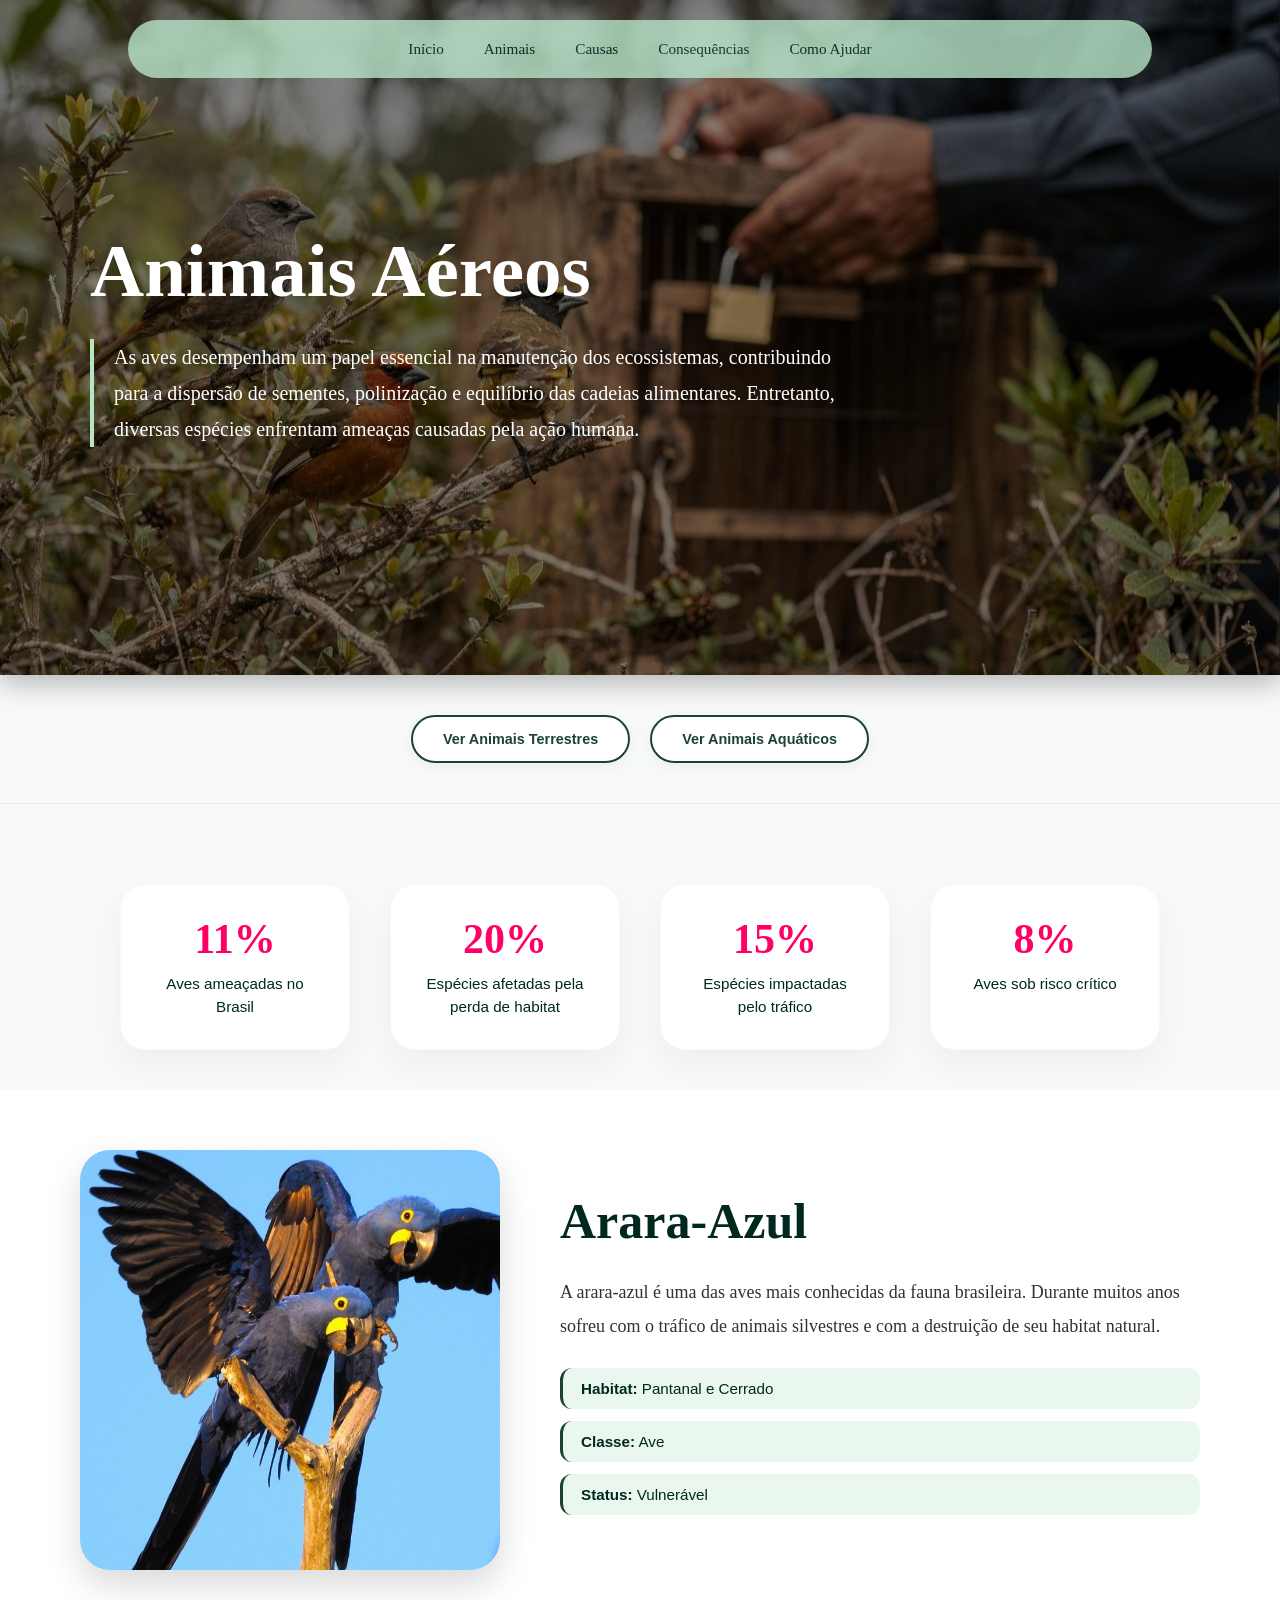
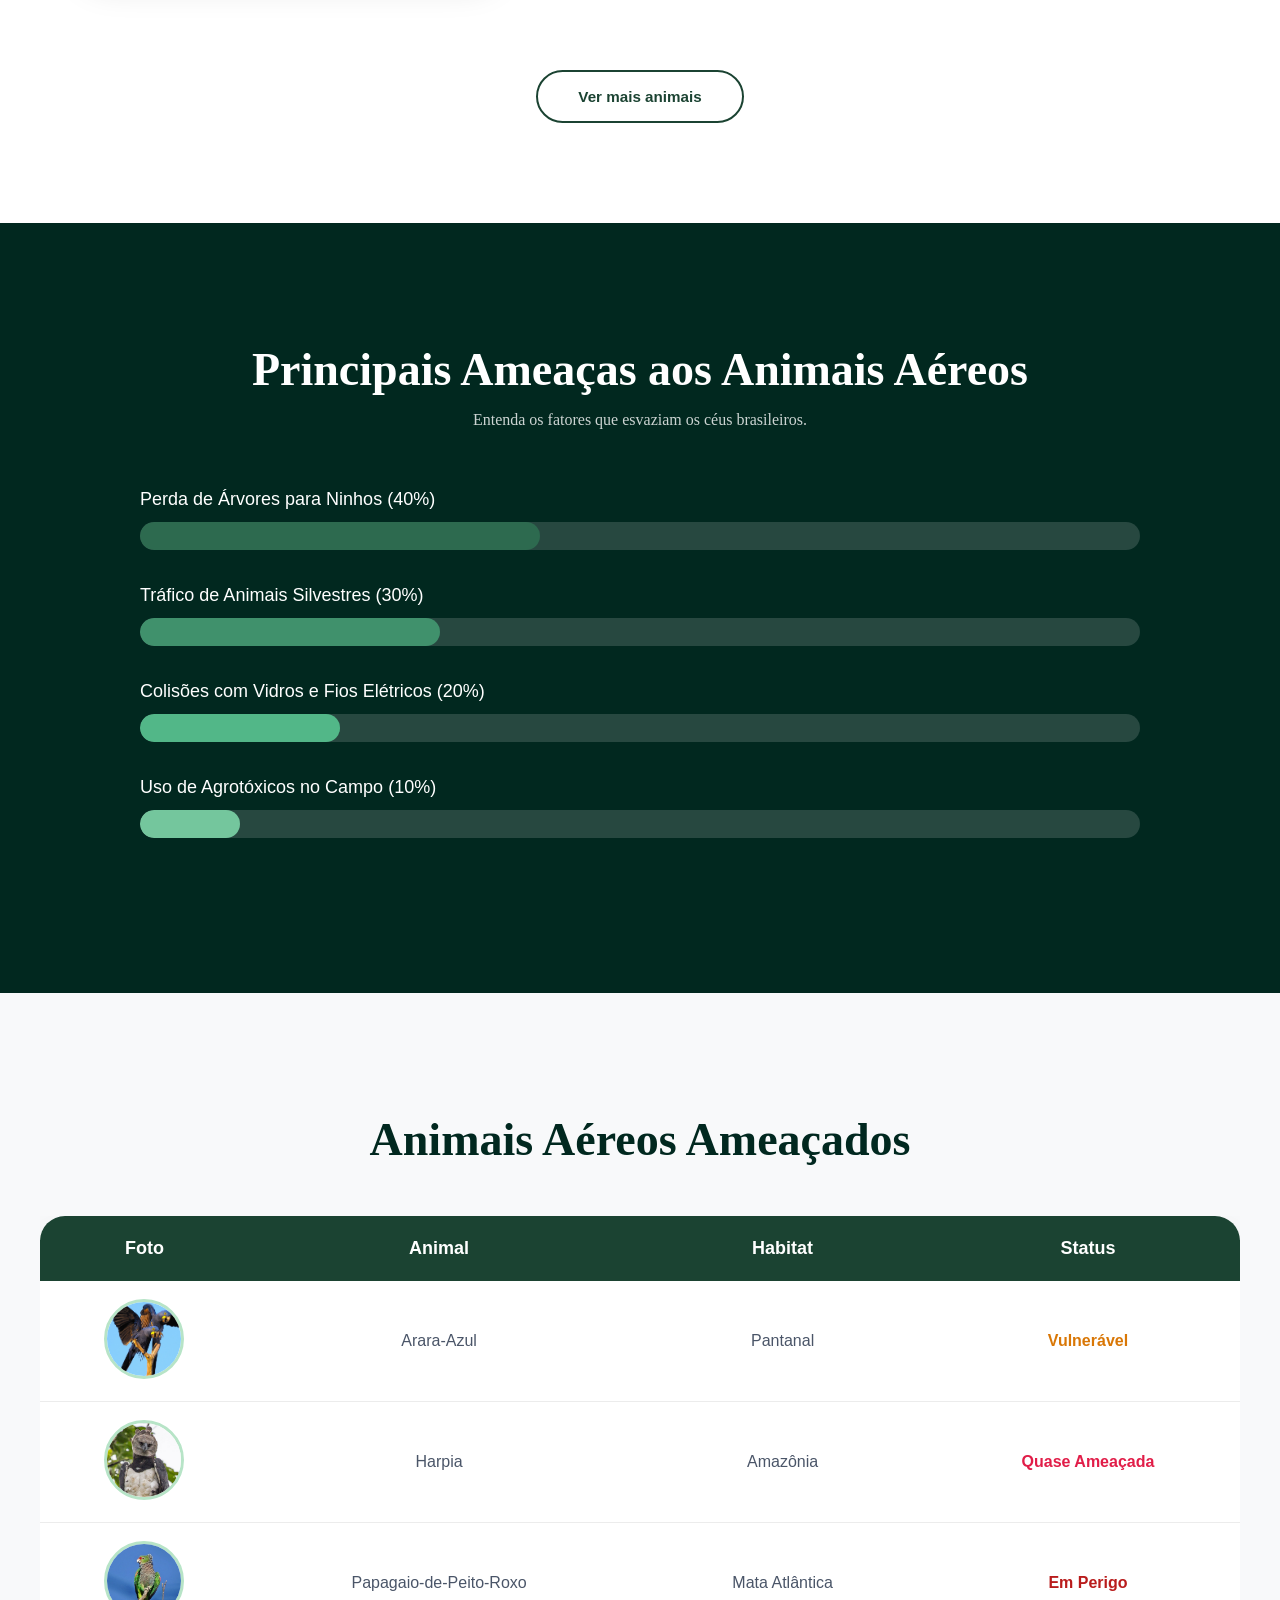
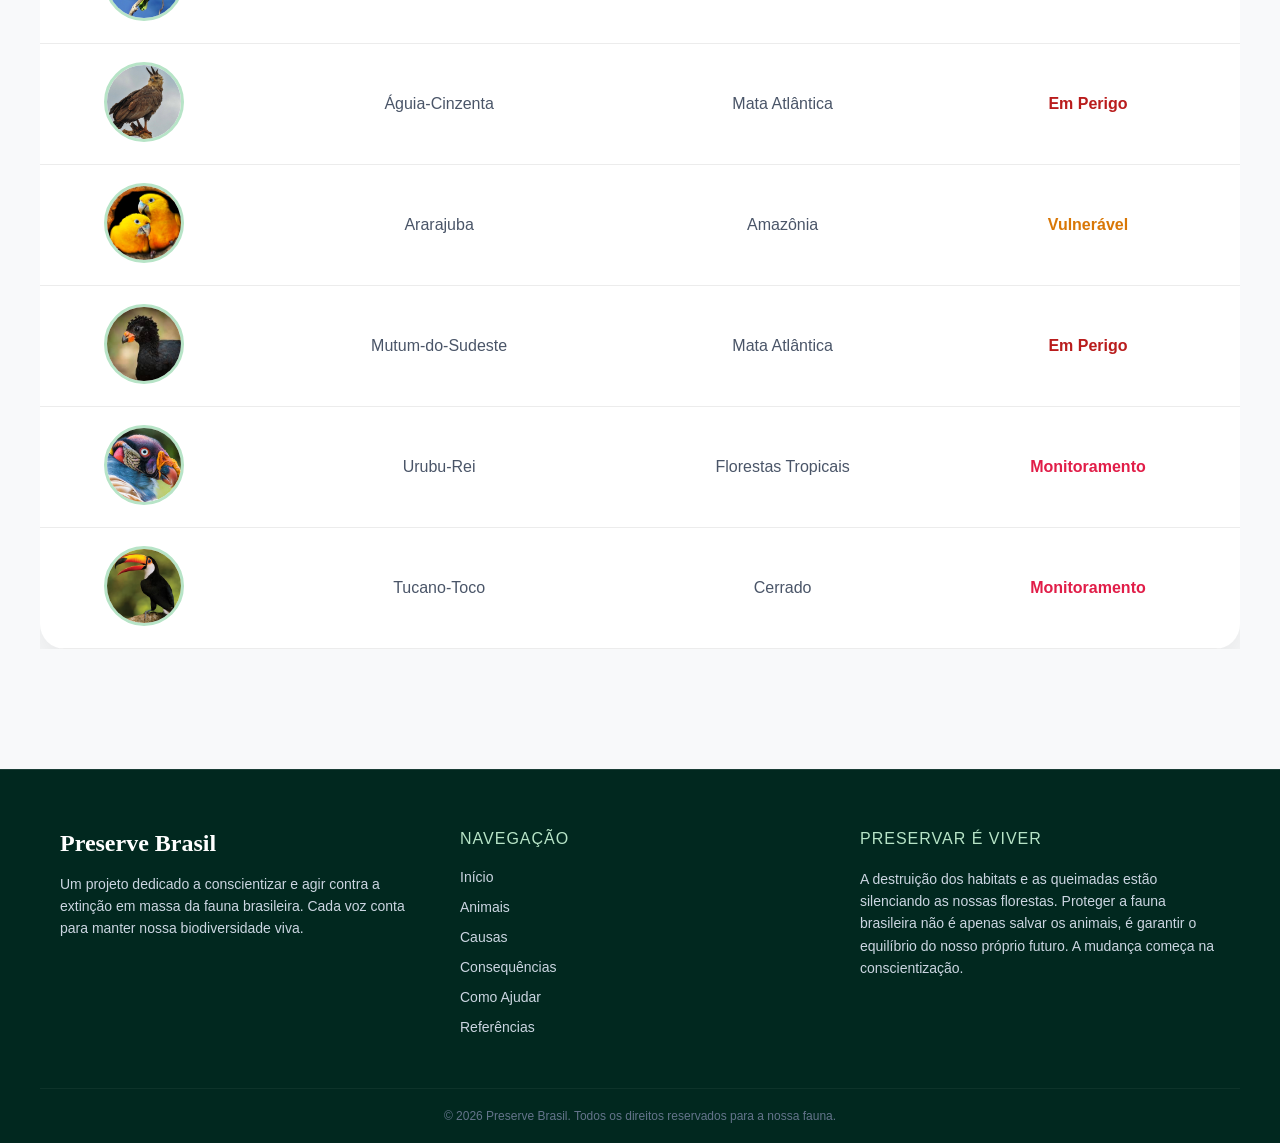
==== commit ba59db6f: "resolvendo os conflitos de css" ====
--- a/animais-aereos.html
+++ b/animais-aereos.html
@@ -53,7 +53,7 @@
     </a>
 </section>
 <section class="animal-principal">
-    <img src="imagens/araras-arvore.jpg" alt="Arara Azul">
+    <img src="imagens/aereos/araras-arvore.jpg" alt="Arara Azul">
     <div class="texto-animal">
         <h2>Arara-Azul</h2>
         <p>
@@ -106,49 +106,49 @@
                 <th>Status</th>
             </tr>
             <tr>
-                <td><img src="imagens/arara-azul.jpg"></td>
+                <td><img src="imagens/aereos/araras-arvore.jpg"></td>
                 <td>Arara-Azul</td>
                 <td>Pantanal</td>
                 <td class="perigo">Vulnerável</td>
             </tr>
             <tr>
-                <td><img src="imagens/harpia.jpg"></td>
+                <td><img src="imagens/aereos/harpia.jpg"></td>
                 <td>Harpia</td>
                 <td>Amazônia</td>
                 <td class="alerta">Quase Ameaçada</td>
             </tr>
             <tr>
-                <td><img src="imagens/papagaio-peito-roxo.jpg"></td>
+                <td><img src="imagens/aereos/papagaio-roxo.jpg"></td>
                 <td>Papagaio-de-Peito-Roxo</td>
                 <td>Mata Atlântica</td>
                 <td class="critico">Em Perigo</td>
             </tr>
             <tr>
-                <td><img src="imagens/aguia-cinzenta.jpg"></td>
+                <td><img src="imagens/aereos/aguia-cinzenta.jpg"></td>
                 <td>Águia-Cinzenta</td>
                 <td>Mata Atlântica</td>
                 <td class="critico">Em Perigo</td>
             </tr>
             <tr>
-                <td><img src="imagens/ararajuba.jpg"></td>
+                <td><img src="imagens/aereos/ararajuba.webp"></td>
                 <td>Ararajuba</td>
                 <td>Amazônia</td>
                 <td class="perigo">Vulnerável</td>
             </tr>
             <tr>
-                <td><img src="imagens/mutum-do-sudeste.jpg"></td>
+                <td><img src="imagens/aereos/mutum.jpg"></td>
                 <td>Mutum-do-Sudeste</td>
                 <td>Mata Atlântica</td>
                 <td class="critico">Em Perigo</td>
             </tr>
             <tr>
-                <td><img src="imagens/urubu-rei.jpg"></td>
+                <td><img src="imagens/aereos/urubu.png"></td>
                 <td>Urubu-Rei</td>
                 <td>Florestas Tropicais</td>
                 <td class="alerta">Monitoramento</td>
             </tr>
             <tr>
-                <td><img src="imagens/tucano-toco.jpg"></td>
+                <td><img src="imagens/aereos/tucano-toco.avif"></td>
                 <td>Tucano-Toco</td>
                 <td>Cerrado</td>
                 <td class="alerta">Monitoramento</td>
@@ -174,16 +174,18 @@
                 <li><a href="causas.html">Causas</a></li>
                 <li><a href="consequencias.html">Consequências</a></li>
                 <li><a href="comoAjudar.html">Como Ajudar</a></li>
+                <li><a href="referencias.html">Referências</a></li>
             </ul>
         </div>
+        
         <div class="rodape-col">
-    <h4 class="rodape-subtitulo">Preservar é Viver</h4>
-    <p class="rodape-texto">
-        A destruição dos habitats e as queimadas estão silenciando as nossas florestas. 
-        Proteger a fauna brasileira não é apenas salvar os animais, é garantir o equilíbrio 
-        do nosso próprio futuro. A mudança começa na conscientização.
-    </p>
-</div>
+            <h4 class="rodape-subtitulo">Preservar é Viver</h4>
+            <p class="rodape-texto">
+                A destruição dos habitats e as queimadas estão silenciando as nossas florestas. 
+                Proteger a fauna brasileira não é apenas salvar os animais, é garantir o equilíbrio 
+                do nosso próprio futuro. A mudança começa na conscientização.
+            </p>
+        </div>
 
     </div>
 
--- a/style/animais.css
+++ b/style/animais.css
@@ -1,4 +1,3 @@
-/*GERAL*/
 :root {
     --fundo-claro: #f8f9fa;
     --verde-escuro: #01281f;
@@ -6,7 +5,6 @@
     --verde-claro: #b7e4c7;
     --caixa-destaque: #b8d8ba;
     --rosa-alerta: rgb(255, 0, 102);
-
 }
 
 * {
@@ -14,9 +12,87 @@
     padding: 0;
     box-sizing: border-box;
 }
+
 html {
     scroll-behavior: smooth;
 }
+
+@keyframes descerCabecalho {
+    from { 
+        top: -100px; 
+        opacity: 0; 
+    }
+    to { 
+        top: 20px; 
+        opacity: 0.8; 
+    }
+}
+
+@keyframes subindoElemento {
+    from { 
+        opacity: 0; 
+        transform: translateY(40px); 
+    }
+    to { 
+        opacity: 1; 
+        transform: translateY(0); 
+    }
+}
+
+@keyframes deslizarLinhaTabela {
+    from { 
+        opacity: 0; 
+        transform: translateX(-30px); 
+    }
+    to { 
+        opacity: 1; 
+        transform: translateX(0); 
+    }
+}
+
+@keyframes fadeIn {
+    from { 
+        opacity: 0; 
+        transform: translateY(20px); 
+    }
+    to { 
+        opacity: 1; 
+        transform: translateY(0); 
+    }
+}
+
+@keyframes flutuar {
+    0%, 
+    100% { 
+        transform: translateY(0px); 
+    }
+    50% { 
+        transform: translateY(-12px); 
+    }
+}
+
+@keyframes encherBarra {
+    from { 
+        width: 0; 
+        opacity: 0; 
+    }
+    to { 
+        opacity: 1; 
+    }
+}
+
+@keyframes pulsar-botao-geral {
+    0% { 
+        box-shadow: 0 4px 15px rgba(1, 40, 31, 0.15), 0 0 0 0 rgba(27, 67, 50, 0.3); 
+    }
+    70% { 
+        box-shadow: 0 4px 20px rgba(1, 40, 31, 0.15), 0 0 0 10px rgba(27, 67, 50, 0); 
+    }
+    100% { 
+        box-shadow: 0 4px 15px rgba(1, 40, 31, 0.15), 0 0 0 0 rgba(27, 67, 50, 0); 
+    }
+}
+
 header {
     position: fixed;
     top: 20px;
@@ -31,7 +107,9 @@
     opacity: 0.8;
     border-radius: 30px;
     transform: translate(-50%);
-}
+    animation: descerCabecalho 1s cubic-bezier(0.16, 1, 0.3, 1) forwards;
+}
+
 nav ul {
     display: flex;
     gap: 40px;
@@ -44,14 +122,14 @@
     font-size: 0.95rem;
     position: relative;
     display: inline-block;
-    transition:
-        transform 0.2s ease,
-        opacity 0.2s ease;
-}
+    transition: transform 0.2s ease, opacity 0.2s ease;
+}
+
 nav ul li a:hover {
     transform: scale(1.08);
     opacity: 0.8;
 }
+
 nav ul li a::after {
     content: "";
     position: absolute;
@@ -62,440 +140,609 @@
     background-color: currentColor;
     transition: width 0.3s ease;
 }
+
 nav ul li a:hover::after {
     width: 100%;
 }
-.destaque {
+
+.destaque { 
+    font-weight: 500; 
+}
+
+.destaque::after { 
+    width: 100%; 
+}
+
+.hero-animal {
+    height: 75vh;
+    display: flex;
+    align-items: center;
+    background-size: cover;
+    background-position: center;
+    background-repeat: no-repeat;
+    box-shadow: 0 10px 25px rgba(0,0,0,.25);
+    animation: fadeIn 1.2s cubic-bezier(0.16, 1, 0.3, 1) both;
+}
+
+.hero-terrestre { 
+    background-image: linear-gradient(rgba(0,0,0,.45),rgba(0,0,0,.45)), url("../imagens/terrestres/tatu-bola.jpg"); 
+}
+
+.hero-aquatico { 
+    background-image: linear-gradient(rgba(0,0,0,.45),rgba(0,0,0,.45)), url("../imagens/aquaticos/tartaruga-no-lixo.png"); 
+}
+
+.hero-aereo { 
+    background-image: linear-gradient(rgba(0,0,0,.45),rgba(0,0,0,.45)), url("../imagens/aereos/aves-ameaçadas.jpg"); 
+}
+
+.conteudo-animais {
+    margin-left: 90px;
+    max-width: 750px;
+    animation: subindoElemento 1s ease-out forwards;
+    animation-delay: 0.3s;
+    opacity: 0;
+}
+
+.conteudo-animais h1 {
+    color: white;
+    font-size: 75px;
+    margin-bottom: 25px;
+    font-family: "Merriweather", serif;
+}
+
+.conteudo-animais p {
+    color: white;
+    line-height: 1.8;
+    font-size: 20px;
+    border-left: 4px solid var(--verde-claro);
+    padding-left: 20px;
+}
+
+.container-info {
+    display: flex;
+    justify-content: center;
+    flex-wrap: wrap;
+    gap: 40px;
+    padding: 80px 20px 40px 20px;
+    background-color: var(--fundo-claro);
+}
+
+.info {
+    text-decoration: none;
+    width: 230px;
+    text-align: center;
+    background: white;
+    padding: 30px;
+    border-radius: 25px;
+    box-shadow: 0 15px 35px rgba(1, 40, 31, 0.05);
+    border: 1px solid rgba(1, 40, 31, 0.03);
+    transition: transform 0.4s cubic-bezier(0.175, 0.885, 0.32, 1.275), box-shadow 0.4s ease;
+    opacity: 0;
+    animation: subindoElemento 0.8s cubic-bezier(0.16, 1, 0.3, 1) forwards;
+}
+
+.info:nth-child(1) { 
+    animation-delay: 0.2s; 
+}
+
+.info:nth-child(2) { 
+    animation-delay: 0.4s; 
+}
+
+.info:nth-child(3) { 
+    animation-delay: 0.6s; 
+}
+
+.info:nth-child(4) { 
+    animation-delay: 0.8s; 
+}
+
+.info:hover {
+    transform: translateY(-10px) scale(1.03);
+    box-shadow: 0 25px 50px rgba(1, 40, 31, 0.12);
+}
+
+.info h1 {
+    color: var(--rosa-alerta);
+    font-size: 42px;
+    margin-bottom: 10px;
+    font-family: "Merriweather", serif;
+    font-weight: 700;
+}
+
+.info p {
+    color: var(--verde-escuro);
+    font-family: "Inter", sans-serif;
+    font-size: 0.95rem;
+    line-height: 1.5;
     font-weight: 500;
 }
-.destaque::after {
+
+.animal-principal {
+    max-width: 1200px;
+    margin: auto;
+    display: flex;
+    align-items: center;
+    gap: 60px;
+    padding: 60px 40px;
+    animation: fadeIn 0.8s cubic-bezier(0.16, 1, 0.3, 1) both;
+}
+
+.animal-principal img {
+    width: 420px;
+    height: 420px;
+    object-fit: cover;
+    border-radius: 30px;
+    box-shadow: 0 15px 35px rgba(0,0,0,.15);
+    animation: flutuar 4s infinite ease-in-out;
+}
+
+.texto-animal { 
+    flex: 1; 
+}
+
+.texto-animal h2 {
+    font-size: 50px;
+    margin-bottom: 25px;
+    color: var(--verde-escuro);
+    font-family: "Merriweather", serif;
+}
+
+.texto-animal p {
+    font-size: 18px;
+    line-height: 1.9;
+    margin-bottom: 25px;
+    color: #2c3531;
+}
+
+.texto-animal ul { 
+    list-style: none; 
+}
+
+.texto-animal li {
+    margin-bottom: 12px;
+    background: rgba(183,228,199,.3);
+    padding: 12px 18px;
+    border-radius: 12px;
+    font-family: "Inter", sans-serif;
+    font-size: 0.95rem;
+    color: var(--verde-escuro);
+    border-left: 3px solid var(--verde-medio);
+    transition: transform 0.3s ease;
+}
+
+.texto-animal li:hover {
+    transform: translateX(10px);
+}
+
+.container-botao {
+    display: flex;
+    justify-content: center;
+    margin: 40px 0 100px;
+}
+
+.btn-animais {
+    display: inline-block;
+    text-decoration: none;
+    padding: 16px 40px;
+    border: 2px solid var(--verde-medio);
+    border-radius: 40px;
+    color: var(--verde-medio);
+    font-family: "Inter", sans-serif;
+    font-weight: 600;
+    font-size: 0.95rem;
+    background: transparent;
+    position: relative;
+    overflow: hidden;
+    z-index: 1;
+    transition: transform 0.3s cubic-bezier(0.175, 0.885, 0.32, 1.275), color 0.3s ease;
+    animation: pulsar-botao-geral 2.5s infinite ease-in-out;
+}
+
+.btn-animais::before, 
+.btn-nav::before {
+    content: "";
+    position: absolute;
+    top: 0;
+    left: 0;
     width: 100%;
-}
-.hero-animal{
-    height:75vh;
-    display:flex;
-    align-items:center;
-    background-size:cover;
-    background-position:center;
-    background-repeat:no-repeat;
-    box-shadow:0 10px 25px rgba(0,0,0,.25);
-}
-
-.hero-terrestre{
-    background-image:
-    linear-gradient(rgba(0,0,0,.45),rgba(0,0,0,.45)),
-    url("../imagens/terrestres/tatu-bola.jpg");
-}
-
-.hero-aquatico{
-    background-image:
-    linear-gradient(rgba(0,0,0,.45),rgba(0,0,0,.45)),
-    url("../imagens/aquaticos/tartaruga-no-lixo.png");
-}
-
-.hero-aereo{
-    background-image:
-    linear-gradient(rgba(0,0,0,.45),rgba(0,0,0,.45)),
-    url("../imagens/aereos/aves-ameaçadas.jpg");
-}
-
-.conteudo-animais{
-    margin-left:90px;
-    max-width:750px;
-}
-
-.conteudo-animais h1{
-    color:white;
-    font-size:75px;
-    margin-bottom:25px;
-    font-family:"Merriweather", serif;
-}
-
-.conteudo-animais p{
-    color:white;
-    line-height:1.8;
-    font-size:20px;
-    border-left:4px solid var(--verde-claro);
-    padding-left:20px;
-}
-
-/*
-   ESTATÍSTICAS
- */
-
-.container-info{
-    display:flex;
-    justify-content:center;
-    flex-wrap:wrap;
-    gap:40px;
-    padding:80px 20px;
-}
-
-.info{
-    text-decoration:none;
-    width:230px;
-    text-align:center;
-    background:white;
-    padding:30px;
-    border-radius:25px;
-    box-shadow:0 10px 25px rgba(0,0,0,.08);
-    transition:.3s;
-}
-
-.info:hover{
-    transform:translateY(-8px);
-}
-
-.info h1{
-    color:var(--rosa-alerta);
-    font-size:42px;
-    margin-bottom:10px;
-}
-
-.info p{
-    color:var(--verde-escuro);
-    line-height:1.5;
-}
-
-/*
-   ANIMAL PRINCIPAL
- */
-
-.animal-principal{
-    max-width:1200px;
-    margin:auto;
-    display:flex;
-    align-items:center;
-    gap:60px;
-    padding:60px 40px;
-}
-
-.animal-principal img{
-    width:420px;
-    height:420px;
-    object-fit:cover;
-    border-radius:30px;
-    box-shadow:0 15px 35px rgba(0,0,0,.15);
-}
-
-.texto-animal{
-    flex:1;
-}
-
-.texto-animal h2{
-    font-size:50px;
-    margin-bottom:25px;
-    color:var(--verde-escuro);
-}
-
-.texto-animal p{
-    font-size:18px;
-    line-height:1.9;
-    margin-bottom:25px;
-}
-
-.texto-animal ul{
-    list-style:none;
-}
-
-.texto-animal li{
-    margin-bottom:12px;
-    background:rgba(183,228,199,.3);
-    padding:12px 18px;
-    border-radius:12px;
-}
-
-/*
-   BOTÃO
-*/
-
-.container-botao{
-    display:flex;
-    justify-content:center;
-    margin-bottom:100px;
-}
-
-.btn-animais{
-    text-decoration:none;
-    background:var(--verde-medio);
-    color:white;
-    padding:16px 35px;
-    border-radius:40px;
-    transition:.3s;
-}
-
-.btn-animais:hover{
-    background:var(--verde-escuro);
-    transform:translateY(-4px);
-}
-
-/*
-   GRÁFICO*/
-
-.estatisticas{
-    padding:120px 40px;
-    background:var(--verde-escuro);
-}
-
-.estatisticas h2{
-    text-align:center;
-    color:white;
-    font-size:46px;
-    margin-bottom:15px;
-}
-
-.subtitulo-grafico{
-    text-align:center;
-    color:white;
-    opacity:.8;
-    margin-bottom:60px;
-}
-
-.grafico{
-    max-width:1000px;
-    margin:auto;
-}
-
-.barra-item{
-    margin-bottom:35px;
-}
-
-.barra-item span{
-    display:block;
-    color:white;
-    margin-bottom:12px;
-    font-size:18px;
-}
-
-.barra{
-    width:100%;
-    height:28px;
-    background:rgba(255,255,255,.15);
-    border-radius:30px;
-    overflow:hidden;
-}
-
-.preenchimento{
-    height:100%;
-    border-radius:30px;
-}
-
-/* terrestres */
-
-.mata{
-    width:24.1%;
-    background:#52b788;
-}
-
-.pampa{
-    width:13.7%;
-    background:#74c69d;
-}
-
-.mamiferos{
-    width:13.3%;
-    background:#95d5b2;
-}
-
-.repteis{
-    width:4.3%;
-    background:#d8f3dc;
-}
-
-/* aquáticos */
-
-.poluicao{
-    width:35%;
-    background:#1b6ca8;
-}
-
-.pesca{
-    width:21%;
-    background:#2a9df4;
-}
-
-.ameacadas{
-    width:18%;
-    background:#58b4ff;
-}
-
-.critico-mar{
-    width:12%;
-    background:#9ad1ff;
-}
-
-/* aéreos */
-
-.habitat{
-    width:20%;
-    background:#52b788;
-}
-
-.trafico{
-    width:15%;
-    background:#74c69d;
-}
-
-.aves{
-    width:11%;
-    background:#95d5b2;
-}
-
-.risco{
-    width:8%;
-    background:#d8f3dc;
-}
-
-/*
-   TABELA
-*/
-
-.tabela-animais{
-    padding:120px 40px;
-}
-.tabela-animais h2{
-    text-align:center;
-    font-size:46px;
-    margin-bottom:50px;
-    color:var(--verde-escuro);
-}
-
-.container-tabela{
-    max-width:1200px;
-    margin:auto;
-    overflow-x:auto;
-}
-
-table{
-    width:100%;
-    border-collapse:collapse;
-    background:white;
-    border-radius:25px;
-    overflow:hidden;
-    box-shadow:0 15px 35px rgba(0,0,0,.08);
-}
-
-th{
-    background:var(--verde-medio);
-    color:white;
-    padding:22px;
-    font-size:18px;
-}
-
-td{
-    padding:18px;
-    text-align:center;
-    border-bottom:1px solid #ececec;
-}
-
-tr{
-    transition:.3s;
-}
-
-tr:hover{
-    background:rgba(183,228,199,.18);
-}
-
-td img{
-    width:80px;
-    height:80px;
-    object-fit:cover;
-    border-radius:50%;
-    border:3px solid var(--verde-claro);
-}
-
-/* STATUS */
-
-.perigo{
-    color:#d97706;
-    font-weight:700;
-}
-
-.alerta{
-    color:#e11d48;
-    font-weight:700;
-}
-
-.critico{
-    color:#b91c1c;
-    font-weight:700;
-}
-
-/*
-   ANIMAÇÕES GERAIS
-*/
-
-/* Faz as seções aparecerem suavemente de baixo para cima */
-@keyframes fadeIn {
-    from { opacity: 0; transform: translateY(40px); }
-    to { opacity: 1; transform: translateY(0); }
-}
-
-.hero-animal, .container-info, .animal-principal, .estatisticas, .tabela-animais {
-    animation: fadeIn 1s ease-out forwards;
-}
-
-/* Efeito flutuante para a foto redonda do animal principal */
-@keyframes flutuar {
-    0% { transform: translateY(0px); }
-    50% { transform: translateY(-15px); }
-    100% { transform: translateY(0px); }
-}
-
-.animal-principal img {
-    animation: flutuar 4s ease-in-out infinite;
-}
-
-/* Animação para as barras do gráfico enchendo da esquerda para a direita */
-@keyframes encherBarra {
-    from { width: 0; }
-}
-
-.preenchimento {
-    animation: encherBarra 1.5s ease-out forwards;
+    height: 100%;
+    background-color: var(--verde-medio);
+    transform: scaleX(0);
+    transform-origin: right;
+    transition: transform 0.4s cubic-bezier(0.77, 0, 0.175, 1);
+    z-index: -1;
+}
+
+.btn-animais:hover, 
+.btn-nav:hover {
+    color: white;
+    transform: translateY(-4px) scale(1.02);
+    animation-play-state: paused;
+}
+
+.btn-animais:hover::before, 
+.btn-nav:hover::before {
+    transform: scaleX(1);
+    transform-origin: left;
 }
 
 .botoes-navegacao {
     display: flex;
     justify-content: center;
     gap: 20px;
-    padding: 30px 20px 0;
+    padding: 40px 20px;
     background-color: var(--fundo-claro);
+    border-bottom: 1px solid rgba(27, 67, 50, 0.05);
 }
 
 .btn-nav {
+    display: inline-block;
     text-decoration: none;
+    padding: 14px 30px;
+    border: 2px solid var(--verde-medio);
+    border-radius: 30px;
+    color: var(--verde-medio);
+    font-family: "Inter", sans-serif;
+    font-weight: 600;
+    font-size: 0.9rem;
     background: white;
+    position: relative;
+    overflow: hidden;
+    z-index: 1;
+    transition: transform 0.3s cubic-bezier(0.175, 0.885, 0.32, 1.275), color 0.3s ease, background-color 0.3s ease;
+    box-shadow: 0 4px 15px rgba(0, 0, 0, 0.05);
+}
+
+.btn-nav:hover { 
+    box-shadow: 0 8px 20px rgba(27, 67, 50, 0.15); 
+}
+
+.btn-nav:active, 
+.btn-animais:active { 
+    transform: translateY(-1px) scale(0.98); 
+}
+
+.estatisticas {
+    padding: 120px 40px;
+    background: var(--verde-escuro);
+    animation: fadeIn 0.8s cubic-bezier(0.16, 1, 0.3, 1) both;
+}
+
+.estatisticas h2 {
+    text-align: center;
+    color: white;
+    font-size: 46px;
+    margin-bottom: 15px;
+    font-family: "Merriweather", serif;
+}
+
+.subtitulo-grafico {
+    text-align: center;
+    color: white;
+    opacity: .8;
+    margin-bottom: 60px;
+    font-family: "Libre Baskerville", serif;
+}
+
+.grafico {
+    max-width: 1000px;
+    margin: auto;
+}
+
+.barra-item { 
+    margin-bottom: 35px; 
+}
+
+.barra-item span {
+    display: block;
+    color: white;
+    margin-bottom: 12px;
+    font-size: 18px;
+    font-family: "Inter", sans-serif;
+    opacity: 0;
+    animation: fadeIn 0.6s ease-out forwards;
+}
+
+.barra {
+    width: 100%;
+    height: 28px;
+    background: rgba(255, 255, 255, .15);
+    border-radius: 30px;
+    overflow: hidden;
+}
+
+.preenchimento {
+    height: 100%;
+    border-radius: 30px;
+    width: 0;
+    animation: encherBarra 1.5s cubic-bezier(0.16, 1, 0.3, 1) forwards;
+}
+
+.barra-item:nth-child(1) span { 
+    animation-delay: 0.2s; 
+}
+
+.barra-item:nth-child(1) .preenchimento { 
+    animation-delay: 0.2s; 
+}
+
+.barra-item:nth-child(2) span { 
+    animation-delay: 0.5s; 
+}
+
+.barra-item:nth-child(2) .preenchimento { 
+    animation-delay: 0.5s; 
+}
+
+.barra-item:nth-child(3) span { 
+    animation-delay: 0.8s; 
+}
+
+.barra-item:nth-child(3) .preenchimento { 
+    animation-delay: 0.8s; 
+}
+
+.barra-item:nth-child(4) span { 
+    animation-delay: 1.1s; 
+}
+
+.barra-item:nth-child(4) .preenchimento { 
+    animation-delay: 1.1s; 
+}
+
+.barra-item:nth-child(5) span { 
+    animation-delay: 1.4s; 
+}
+
+.barra-item:nth-child(5) .preenchimento { 
+    animation-delay: 1.4s; 
+}
+
+.mata { 
+    width: 24.1%; 
+    background: #52b788; 
+}
+
+.pampa { 
+    width: 13.7%; 
+    background: #74c69d; 
+}
+
+.mamiferos { 
+    width: 13.3%; 
+    background: #95d5b2; 
+}
+
+.repteis { 
+    width: 4.3%; 
+    background: #d8f3dc; 
+}
+
+.poluicao { 
+    width: 35%; 
+    background: #1b6ca8; 
+}
+
+.pesca { 
+    width: 21%; 
+    background: #2a9df4; 
+}
+
+.ameacadas { 
+    width: 18%; 
+    background: #58b4ff; 
+}
+
+.critico-mar { 
+    width: 12%; 
+    background: #9ad1ff; 
+}
+
+.habitat { 
+    width: 20%; 
+    background: #52b788; 
+}
+
+.trafico { 
+    width: 15%; 
+    background: #74c69d; 
+}
+
+.aves { 
+    width: 11%; 
+    background: #95d5b2; 
+}
+
+.risco { 
+    width: 8%; 
+    background: #d8f3dc; 
+}
+
+.desmatamento { 
+    width: 45%; 
+    background: #e63946; 
+}
+
+.caca { 
+    width: 25%; 
+    background: #f4a261; 
+}
+
+.atropelamento { 
+    width: 15%; 
+    background: #e9c46a; 
+}
+
+.expansao { 
+    width: 15%; 
+    background: #2a9d8f; 
+}
+
+.plastico { 
+    width: 40%; 
+    background: #0077b6; 
+}
+
+.oleo { 
+    width: 25%; 
+    background: #023e8a; 
+}
+
+.pesca-fantasma { 
+    width: 20%; 
+    background: #00b4d8; 
+}
+
+.aquecimento { 
+    width: 15%; 
+    background: #90e0ef; 
+}
+
+.perda-ninho { 
+    width: 40%; 
+    background: #2d6a4f; 
+}
+
+.trafico-aves { 
+    width: 30%; 
+    background: #40916c; 
+}
+
+.colisao { 
+    width: 20%; 
+    background: #52b788; 
+}
+
+.agrotoxico { 
+    width: 10%; 
+    background: #74c69d; 
+}
+
+.tabela-animais {
+    padding: 120px 40px;
+    background-color: var(--fundo-claro);
+    animation: fadeIn 0.8s cubic-bezier(0.16, 1, 0.3, 1) both;
+}
+
+.tabela-animais h2 {
+    text-align: center;
+    font-size: 46px;
+    margin-bottom: 50px;
     color: var(--verde-escuro);
-    padding: 12px 25px;
-    border-radius: 30px;
-    font-weight: 600;
-    border: 2px solid var(--verde-claro);
-    transition: 0.3s;
-    font-size: 15px;
-}
-
-.btn-nav:hover {
-    background: var(--verde-claro);
-    transform: scale(1.05);
-}
-
-/*NOVAS CORES DOS GRÁFICOS */
-
-/* Causas Terrestres */
-.desmatamento { width: 45%; background: #e63946; }
-.caca { width: 25%; background: #f4a261; }
-.atropelamento { width: 15%; background: #e9c46a; }
-.expansao { width: 15%; background: #2a9d8f; }
-
-/* Causas Aquáticas */
-.plastico { width: 40%; background: #0077b6; }
-.oleo { width: 25%; background: #023e8a; }
-.pesca-fantasma { width: 20%; background: #00b4d8; }
-.aquecimento { width: 15%; background: #90e0ef; }
-
-/* Causas Aéreas (Cores em tons de verde e amarelo para diferenciar) */
-.perda-ninho { width: 40%; background: #2d6a4f; }
-.trafico-aves { width: 30%; background: #40916c; }
-.colisao { width: 20%; background: #52b788; }
-.agrotoxico { width: 10%; background: #74c69d; }+    font-family: "Merriweather", serif;
+}
+
+.container-tabela {
+    max-width: 1200px;
+    margin: auto;
+    overflow-x: auto;
+}
+
+table {
+    width: 100%;
+    border-collapse: collapse;
+    background: white;
+    border-radius: 25px;
+    overflow: hidden;
+    box-shadow: 0 15px 35px rgba(0,0,0,.08);
+}
+
+th {
+    background: var(--verde-medio);
+    color: white;
+    padding: 22px;
+    font-size: 18px;
+    font-family: "Inter", sans-serif;
+}
+
+td {
+    padding: 18px;
+    text-align: center;
+    border-bottom: 1px solid #ececec;
+    font-family: "Inter", sans-serif;
+    color: #4a5568;
+}
+
+tr {
+    opacity: 0;
+    animation: deslizarLinhaTabela 0.6s ease-out forwards;
+    transition: background-color 0.25s ease, transform 0.2s ease;
+}
+
+tbody tr:nth-child(1) { 
+    animation-delay: 0.1s; 
+}
+
+tbody tr:nth-child(2) { 
+    animation-delay: 0.2s; 
+}
+
+tbody tr:nth-child(3) { 
+    animation-delay: 0.3s; 
+}
+
+tbody tr:nth-child(4) { 
+    animation-delay: 0.4s; 
+}
+
+tbody tr:nth-child(5) { 
+    animation-delay: 0.5s; 
+}
+
+tbody tr:nth-child(6) { 
+    animation-delay: 0.6s; 
+}
+
+tbody tr:nth-child(7) { 
+    animation-delay: 0.7s; 
+}
+
+tbody tr:nth-child(8) { 
+    animation-delay: 0.8s; 
+}
+
+tbody tr:nth-child(9) { 
+    animation-delay: 0.9s; 
+}
+
+tbody tr:nth-child(10) { 
+    animation-delay: 1.0s; 
+}
+
+tr:hover {
+    background: rgba(183, 228, 199, 0.15);
+    transform: scale(1.01);
+    box-shadow: 0 5px 15px rgba(0,0,0,0.05);
+    position: relative;
+    z-index: 2;
+}
+
+td img {
+    width: 80px;
+    height: 80px;
+    object-fit: cover;
+    border-radius: 50%;
+    border: 3px solid var(--verde-claro);
+    transition: transform 0.4s cubic-bezier(0.175, 0.885, 0.32, 1.275);
+}
+
+tr:hover td img {
+    transform: scale(1.15) rotate(5deg);
+}
+
+.perigo { 
+    color: #d97706; 
+    font-weight: 700; 
+}
+
+.alerta { 
+    color: #e11d48; 
+    font-weight: 700; 
+}
+
+.critico { 
+    color: #b91c1c; 
+    font-weight: 700; 
+}
--- a/style/style.css
+++ b/style/style.css
@@ -1,6 +1,5 @@
-/*
-   1. VARIÁVEIS E GERAL
- */
+/*GLOBAL*/
+/* 1. VARIÁVEIS E GERAL */
 :root {
     --fundo-claro: #f8f9fa;
     --verde-escuro: #01281f;
@@ -8,6 +7,9 @@
     --verde-claro: #b7e4c7;
     --caixa-destaque: #b8d8ba;
     --rosa-alerta: rgb(255, 0, 102);
+    --laranja-alerta: #f4a261;
+    --verde-neon: #4ade80;
+    --dourado: #ffd700;
 }
 
 * {
@@ -20,9 +22,7 @@
     scroll-behavior: smooth;
 }
 
-/*
-   2. ANIMAÇÕES E CLASSES UTILITÁRIAS (KEYFRAMES)
-*/
+/* 2. ANIMAÇÕES E CLASSES UTILITÁRIAS (KEYFRAMES) */
 @keyframes mostrar-direita {
     from {
         opacity: 0;
@@ -42,6 +42,22 @@
     to {
         opacity: 1;
         transform: translateX(-150px) scale(1);
+    }
+}
+
+@supports (animation-timeline: view()) {
+    .desloca-direita,
+    .mini-direita {
+        animation: mostrar-direita linear both;
+        animation-timeline: view();
+        animation-range: entry 0% cover 20%;
+    }
+
+    .desloca-esquerda,
+    .mini-esquerda {
+        animation: mostrar-esquerda linear both;
+        animation-timeline: view();
+        animation-range: entry 0% cover 20%;
     }
 }
 
@@ -50,7 +66,7 @@
     animation: mostrar-direita linear both;
     animation-timeline: view();
     animation-range: entry 0% cover 20%;
-    transform: translateX(100px); /* Mantido do seu código original */
+    transform: translateX(100px);
 }
 
 .desloca-esquerda, 
@@ -58,16 +74,14 @@
     animation: mostrar-esquerda linear both;
     animation-timeline: view();
     animation-range: entry 0% cover 20%;
-    transform: translateX(-100px); /* Mantido do seu código original */
+    transform: translateX(-100px);
 }
 
 .invertida {
     flex-direction: row-reverse;
 }
 
-/*
-   3. CABEÇALHO E NAVEGAÇÃO (HEADER)
-*/
+/* 3. CABEÇALHO E NAVEGAÇÃO (HEADER) */
 header {
     position: fixed;
     top: 20px;
@@ -133,95 +147,40 @@
     left: 0;
     width: 100vw;
     height: 100vh;
-
     background-color: var(--fundo-claro);
-
     display: flex;
     justify-content: center;
     align-items: center;
-
     z-index: 9999;
-
+    pointer-events: none;
     animation: loader-fade 2s ease-in forwards;
 }
 
 .p-loader img {
     width: 250px;
-
     animation: intro-animal 2s ease-in forwards;
-
     will-change: transform, opacity;
     transform-origin: center;
 }
 
 @keyframes intro-animal {
-    0% {
-        opacity: 0;
-        transform: scale(1.4);
-    }
-
-    15% {
-        opacity: 1;
-    }
-
-    100% {
-        opacity: 0;
-        transform: scale(0);
-    }
+    0% { opacity: 0; transform: scale(1.4); }
+    15% { opacity: 1; }
+    100% { opacity: 0; transform: scale(0); }
 }
 
 @keyframes loader-fade {
-    0% {
-        opacity: 1;
-    }
-    100% {
-        opacity: 0;
-        visibility: hidden;
-    }
-}
-
-
-/* 
-   4. COMPONENTES REUTILIZÁVEIS
-*/
-.container-info {
-    display: flex;
-    gap: 10vw;
-    flex-wrap: wrap;
-    justify-content: center;
-    color: var(--laranja-alerta);
-}
-
-.info {
-    display: flex;
-    flex-direction: column;
-    align-items: center;
-    justify-content: center;
-    text-align: center;
-    gap: 10px;
-}
-
-.info-consequencia {
-    flex-direction: row;
-}
-
-.info h1 {
-    margin-top: 50px;
-    font-size: 35px;
-    font-family: "Libre Baskeville", serif;
-    color: var(--laranja-alerta);
-}
-
-.info p {
-    font-size: 18px;
-    font-family: "Libre Baskeville", serif;
-}
-
+    0% { opacity: 1; }
+    100% { opacity: 0; visibility: hidden; }
+}
+
+/* RODAPÉ */
 .rodape-site {
     background-color: var(--verde-escuro); 
+    background-color: var(--verde-escuro);
     color: #ffffff;
     padding: 60px 0 20px 0;
-    margin-top: 80px;
+    margin-top: 0;
     border-top: 1px solid rgba(255, 255, 255, 0.1);
     width: 100%;
 }
@@ -234,17 +193,17 @@
     flex-wrap: wrap;
     gap: 40px;
     justify-content: space-between;
-    align-items: flex-start; /* Alinha as colunas no topo */
+    align-items: flex-start;
 }
 
 .rodape-col {
     flex: 1;
-    min-width: 250px; 
+    min-width: 250px;
 }
 
 .rodape-titulo {
     font-family: "Playfair Display", serif;
-    font-size: 24px;
+    font-size: 1.5rem;
     font-weight: 600;
     color: #ffffff;
     margin-bottom: 16px;
@@ -253,24 +212,23 @@
 
 .rodape-subtitulo {
     font-family: "Inter", sans-serif;
-    font-size: 16px;
+    font-size: 1rem;
     font-weight: 500;
     text-transform: uppercase;
     letter-spacing: 1px;
-    color: var(--verde-claro); /* Confirme se essa variável também existe! */
+    color: var(--verde-claro);
     margin-bottom: 20px;
     margin-top: 0;
 }
 
 .rodape-texto {
     font-family: "Inter", sans-serif;
-    font-size: 14px;
+    font-size: 0.875rem;
     line-height: 1.6;
-    color: #cbd5e1; 
+    color: #cbd5e1;
     margin: 0;
 }
 
-/* Reset da lista (tira as bolinhas brancas) */
 .rodape-col ul {
     list-style: none !important;
     padding: 0 !important;
@@ -281,19 +239,18 @@
     margin-bottom: 12px;
 }
 
-/* Força os links a não serem azuis e sublinhados */
 .rodape-col ul li a {
     font-family: "Inter", sans-serif;
-    font-size: 14px;
-    color: #cbd5e1 !important; 
-    text-decoration: none !important; 
+    font-size: 0.875rem;
+    color: #cbd5e1 !important;
+    text-decoration: none !important;
     transition: color 0.3s ease, transform 0.3s ease;
     display: inline-block;
 }
 
 .rodape-col ul li a:hover {
     color: var(--verde-claro) !important;
-    transform: translateX(4px); 
+    transform: translateX(4px);
 }
 
 .rodape-bottom {
@@ -306,980 +263,40 @@
 
 .rodape-bottom p {
     font-family: "Inter", sans-serif;
-    font-size: 12px;
+    font-size: 0.75rem;
     color: #64748b;
     margin: 0;
 }
-
-/*página inicial*/
-.inicio {
-    padding-top: 180px;
-    padding-bottom: 30px;
-    position: relative;
-    color: var(--rosa-alerta);
-}
-
-.info {
-    display: flex;
-    flex-direction: column;
-    justify-content: flex-start;
-    text-align: center;
-    gap: 10px;
-}
-
-.info h1 {
-    margin-top: 50px;
-    font-size: 40px;
-    font-family: "Libre Baskerville", serif;
-}
-
-.info p {
-    font-size: 18px;
-    font-family: "Libre Baskerville", serif;
-}
-
-/*
-   5. PÁGINA: INÍCIO
- */
-.inicio {
-    padding-top: 140px;
-    padding-bottom: 60px;
-    position: relative;
-    isolation: isolate;
-    display: flex;
-    flex-direction: column;
-    justify-content: center; /* Centraliza melhor o conteúdo na tela */
-    gap: 20px;
-    align-items: center;
-    /* Gradiente mais escuro para o texto branco se destacar, mantendo o tom verde */
-    background-image: linear-gradient(rgba(1, 40, 31, 0.65), rgba(1, 40, 31, 0.8)), url(../imagens/amazonia.jpg);
-    background-size: cover;
-    background-position: center;
-    background-attachment: fixed; /* Efeito Parallax - A imagem fica fixa ao rolar */
-    height: 100vh;
-    box-shadow: 0 10px 25px rgba(0, 0, 0, 0.4);
-}
-
-.conteudo {
-    display: flex;
-    flex-direction: column;
-    align-items: center;
-    gap: 25px;
-    color: white;
-}
-.conteudo h1{
-    color: white;
-}
-
-.inicio h1 {
-    text-align: center;
-    font-family: "Merriweather", serif; /* Padronizado com o título das outras páginas */
-    font-size: 64px;
-    font-weight: 700;
-    margin-bottom: 10px;
-    line-height: 1.1;
-    text-shadow: 2px 4px 10px rgba(0,0,0,0.5);
-}
-
-.inicio p {
-    position: relative;
-    margin: 0 auto 20px;
-    font-size: 18px; 
-    max-width: 580px; 
-    color: #e9ecef; 
-    padding-left: 25px;
-    line-height: 1.7;
-    font-family: "Libre Baskerville", serif;
-}
-
-.inicio p::before {
-    content: "";
-    position: absolute;
-    left: 0;
-    top: 5px;
-    width: 4px;
-    height: 100%;
-    background-color: var(--verde-claro);
-    border-radius: 2px;
-}
-
-/* Animação para o botão  */
-@keyframes flutuar-botao {
-    0%, 100% { transform: translateY(0); }
-    50% { transform: translateY(12px); }
-}
-
-.inicio a {
-    margin-top: 20px;
-    text-decoration: none;
-    padding: 12px 32px;
-    border: 2px solid var(--verde-claro);
-    border-radius: 30px;
-    color: var(--verde-claro);
-    font-weight: 600;
-    font-size: 16px;
-    background: rgba(255, 255, 255, 0.05);
-    backdrop-filter: blur(5px);
-    transition: all 0.3s ease;
-    animation: flutuar-botao 2s infinite ease-in-out; /* Chama a animação */
-}
-
-.inicio a:hover {
-    background-color: var(--verde-claro);
-    color: var(--verde-escuro);
-    transform: scale(1.05);
-    animation-play-state: paused; /* Para de pular quando passa o mouse */
-}
-
-
-/*
-   SEÇÃO SOBRE 
- */
-
-.informacoes {
-    padding: 100px 20px;
+/*referencias*/
+.referencias {
+    max-width: 1200px;
+    margin: 80px auto;
+    padding: 60px 40px;
     background-color: var(--fundo-claro);
-}
-
-.sobre {
-    /* O Grid divide o espaço em duas colunas rígidas: 60% para texto, 40% para imagem */
-    display: grid;
-    grid-template-columns: 1.2fr 0.8fr; 
-    gap: 60px; /* Distância exata entre texto e imagem */
-    align-items: center;
-    
-    /* Estilo do card de vidro */
-    background: rgba(255, 255, 255, 0.7); 
-    backdrop-filter: blur(12px);
-    padding: 60px;
-    border-radius: 32px;
-    max-width: 1100px;
-    margin: 0 auto; /* Centraliza o card na tela */
-    box-shadow: 0 20px 50px rgba(1, 40, 31, 0.08);
-}
-
-.texto-sobre {
-    /* Removemos flexbox e larguras, o Grid já controla isso */
-    position: relative;
-    width: 100%;
-}
-
-.texto-sobre h1 {
-    font-size: 48px;
-    margin-bottom: 20px;
-    color: var(--verde-escuro);
-    font-family: "Merriweather", serif;
-    font-weight: 700;
-}
-
-.texto-sobre p {
-    font-size: 17px;
-    line-height: 1.7;
-    margin-bottom: 20px;
-    font-family: "Libre Baskerville", serif;
-    color: #222;
-    text-align: justify;
-}
-
-.texto-sobre .botao-causas {
-    display: inline-block;
-    margin-top: 15px;
-}
-
-.sobre-figura {
-    width: 100%;
-    display: flex;
-    justify-content: center;
-}
-
-.sobre-figura img {
-    width: 100%;
-    max-width: 400px;
-    height: auto;
-    box-shadow: 0 15px 30px rgba(0, 0, 0, 0.25);
-    border-radius: 15px;
-}
-.texto-sobre,
-.sobre-figura {
-    box-shadow: 0 10px 25px rgba(0, 0, 0, 0.1);
-}
-
-/*====================================================*/
-/*pagina animais*/
-
-.pagina-animais {
-    height: 100vh;
-    background: var(--fundo-claro);
-}
-h1 {
-    text-align: center;
-    margin-top: 100px;
-    margin-bottom: 40px;
-    font-size: 70px;
-    font-family: "Times New Roman", Time, serif;
-    color: var(--verde-medio);
-}
-.cursiva {
-    font-family: "Parisienne", cursive;
-    font-weight: normal;
-}
-.terrestres,
-.aquaticos,
-.aereos {
-    cursor: pointer;
-    position: relative;
-    display: inline-block;
-    width: 30%;
-    margin: 0 1.5%;
-    vertical-align: top;
-    transition: transform 0.3s ease;
-}
-.terrestres:hover,
-.aquaticos:hover,
-.aereos:hover {
-    transform: scale(1.03);
-}
-.imagem-animais img {
-    position: relative;
-    width: 100%;
-    height: 550px;
-    max-width: 350px; 
-    height: auto; 
-    object-fit: cover;
-    box-shadow: 0 15px 35px rgba(0, 0, 0, 0.15);
-    border-radius: 24px;
-}
-/*
-   6. PÁGINA: ANIMAIS
- */
-.inicio-animais {
-    /* Troque 'fundo-animais.jpg' pela imagem que preferir para o topo desta página */
-    background-image: linear-gradient(rgba(1, 40, 31, 0.7), rgba(1, 40, 31, 0.85)), url(../imagens/animais/lobo-guara.jpg);
-    background-size: cover;
-    background-position: center;
-    background-attachment: fixed;
-    height: 70vh; /* Ocupa 70% da altura da tela */
-    display: flex;
-    align-items: center;
-    justify-content: center;
-    text-align: center;
-    padding-top: 80px;
-}
-
-.conteudo-animais h1 {
-    color: #ffffff;
-    font-family: "Merriweather", serif;
-    font-size: 64px;
-    font-weight: 700;
-    line-height: 1.1;
-    margin-bottom: 20px;
-    text-shadow: 2px 4px 10px rgba(0,0,0,0.5);
-}
-
-.conteudo-animais p {
-    color: #e9ecef;
-    font-family: "Libre Baskerville", serif;
-    font-size: 18px;
-    max-width: 600px;
-    margin: 0 auto 35px auto;
-    line-height: 1.6;
-}
-
-.botao-animais {
-    text-decoration: none;
-    padding: 12px 35px;
-    border: 2px solid var(--verde-claro);
-    border-radius: 30px;
-    color: var(--verde-claro);
-    font-weight: 600;
-    font-size: 16px;
-    background: rgba(255, 255, 255, 0.05);
-    backdrop-filter: blur(5px);
-    transition: all 0.3s ease;
-}
-
-.botao-animais:hover {
-    background-color: var(--verde-claro);
-    color: var(--verde-escuro);
-    transform: scale(1.05);
-}
-
-/*
-   ESTATÍSTICAS
- */
-
-.container-info {
-    display: flex;
-    justify-content: center;
-    flex-wrap: wrap;
-    gap: 40px;
-    padding: 80px 20px;
-}
-
-.info {
-    text-decoration: none;
-    width: 230px;
-    text-align: center;
-    background: white;
-    padding: 30px;
     border-radius: 25px;
-    box-shadow: 0 10px 25px rgba(0,0,0,.08);
-    transition: .3s;
-}
-
-.info:hover {
-    transform: translateY(-8px);
-}
-
-.info h1 {
-    color: var(--rosa-alerta);
-    font-size: 42px;
-    margin-bottom: 10px;
-}
-
-.info p {
-    color: var(--verde-escuro);
-    line-height: 1.5;
-}
-
-/* --- 6.3 Introdução aos Cards --- */
-.introducao-cards {
-    text-align: center;
-    padding: 80px 20px 40px;
-    background-color: var(--fundo-claro);
-}
-
-.introducao-cards h2 {
-    font-family: "Merriweather", serif;
+    box-shadow: 0 15px 35px rgba(0, 0, 0, 0.08);
+    animation: fadeIn 0.8s cubic-bezier(0.16, 1, 0.3, 1) both;
+}
+
+.referencias h2 {
     color: var(--verde-escuro);
     font-size: 36px;
-    margin-bottom: 20px;
-}
-
-.introducao-cards p {
-    font-family: "Libre Baskerville", serif;
-    color: #444;
-    font-size: 18px;
-    max-width: 800px;
-    margin: 0 auto;
-    line-height: 1.8;
-}
-
-/* --- 6.4 Cards de Animais --- */
-.card-animais {
-    display: flex;
-    justify-content: center;
-    gap: 40px;
-    padding: 20px 40px 80px;
-    background-color: var(--fundo-claro);
-    flex-wrap: wrap; /* Permite que os cards desçam se a tela for pequena */
-}
-
-/* Estilo base para todos os cards */
-.terrestres, .aquaticos, .aereos {
-    background: #ffffff;
-    border-radius: 24px;
-    overflow: hidden;
-    box-shadow: 0 15px 35px rgba(0, 0, 0, 0.08);
-    width: 350px;
-    transition: transform 0.4s ease, box-shadow 0.4s ease;
-    border: 1px solid rgba(1, 40, 31, 0.05);
-}
-
-.terrestres:hover, .aquaticos:hover, .aereos:hover {
-    transform: translateY(-12px); /* Efeito de pular para cima */
-    box-shadow: 0 25px 50px rgba(1, 40, 31, 0.15);
-}
-
-.imagem-animais {
-    width: 100%;
-    height: 250px;
-    overflow: hidden; /* Garante que o zoom da imagem não vaze do card */
-}
-
-.imagem-animais img {
-    width: 100%;
-    height: 100%;
-    object-fit: cover;
-    transition: transform 0.5s ease;
-}
-
-/* Efeito de zoom na imagem ao passar o mouse no card */
-.terrestres:hover .imagem-animais img, 
-.aquaticos:hover .imagem-animais img, 
-.aereos:hover .imagem-animais img {
-    transform: scale(1.1);
-}
-
-.tipo-de-animal {
-    padding: 25px;
+    margin-bottom: 40px;
+    font-family: "Merriweather", serif;
     text-align: center;
-    background-color: #ffffff;
-}
-
-.tipo-de-animal h3 {
-    font-family: "Merriweather", serif;
-    color: var(--verde-escuro);
-    font-size: 24px;
-    margin: 0;
-}
-
-/*=================================================================================================================*/
-/*PAGINA CAUSAS*/
-@keyframes mostrar-direita {
-    from {
-        opacity: 0;
-        transform: translateX(0) scale(0.6);
-    }
-    to {
-        opacity: 1;
-        transform: translateX(150px) scale(1);
-    }
-}
-
-@keyframes mostrar-esquerda {
-    from {
-        opacity: 0;
-        transform: translateX(0) scale(0.6);
-    }
-    to {
-        opacity: 1;
-        transform: translateX(-150px) scale(1);
-    }
-}
-
-.desloca-direita,
-.mini-direita {
-    animation: mostrar-direita linear both;
-    animation-timeline: view();
-    animation-range: entry 0% cover 20%;
-}
-
-.desloca-esquerda,
-.mini-esquerda {
-
-    animation: mostrar-esquerda linear both;
-    animation-timeline: view();
-    animation-range: entry 0% cover 20%;
-}
-
-/*
-   7. PÁGINA: CAUSAS
-*/
-
-.inicio-causas {
-    padding-top: 180px;
-    padding-bottom: 30px;
-    position: relative;
+}
+
+.lista-referencias {
+    list-style: none;
     display: flex;
     flex-direction: column;
-    justify-content: flex-start;
-    gap: 30px;
-    align-items: flex-start;
-    color: var(--verde-escuro);
-    font-family: "Merriweather", serif;
-    background-image: linear-gradient(rgba(0, 0, 0, 0.2), rgba(0, 0, 0, 0.4)), url(../imagens/veado-em-chamas.jpg);
-    background-size: cover;
-    background-position: center;
-    height: 70vh;
-}
-
-.conteudo-causas h1 {
-    margin-left: 120px;
-    margin-top: 0;
-    text-align: justify;
-    display: flex;
-    flex-direction: column;
-    justify-content: flex-start;
-    line-height: 1.2;
-    color: white;
-}
-
-.conteudo-causas p {
-    position: relative;
-    margin-left: 100px;
-    max-width: none;
-    font-size: 20px;
-
-    color: var(--verde-escuro);
-
-}
-
-.causas {
-    margin-top: 30px;
-    display: flex;
-    flex-direction: column;
-    justify-content: center;
-    text-align: center;
-    font-family: "Libre Baskerville", serif;
-}
-
-.causas h2 {
-    margin-top: 200px;
-    font-size: 20px;
-    font-family: "Merriweather", serif;
-}
-
-.causas p {
-    margin-bottom: 60px;
-}
-
-.pagina-causas {
-    display: flex;
-    align-items: center;
-    justify-content: center;
-    gap: 60px;
-    margin: 30px auto;
-    max-width: 1000px;
-    font-family: "Merriweather", serif;
-    background-color: var(--caixa-destaque);
-    border-radius: 20px;
-    padding: 30px;
-}
-
-.pagina-causas p {
-    max-width: 500px;
-    color: var(--verde-escuro);
-    font-family: "Libre Baskerville", serif;
-}
-
-.conteudo-principais {
-    display: flex;
-    flex-direction: column;
-    gap: 10px;
-    max-width: 500px;
-}
-
-.pagina-causas-img {
-    overflow: hidden;
-    height: 350px;
-    border-radius: 30px;
-}
-
-.pagina-causas-img img {
-    height: 350px;
-    border-radius: 30px;
-    transition: transform 0.5s ease;
-    display: block;
-}
-
-.pagina-causas-img img:hover {
-    transform: scale(1.1);
-}
-
-.imagem-mini {
-    display: flex;
-    width: 100%;
-    max-width: 1000px;
-    margin: 0 auto;
-    justify-content: center;
-    align-items: center;
-    gap: 18px;
-}
-
-.imagem-mini p {
-    font-family: "Libre Baskeville", serif;
-    font-size: 20px;
-    color: rgb(255, 0, 102);
-    margin: 0px;
-    background-color: rgba(255, 0, 102, 0.2);
-    border-radius: 10px;
-    padding: 10px;
-}
-
-.imagem-mini img {
-    height: 80px;
-    width: auto;
-    background-color: rgba(183, 228, 199, 0.4);
-    border-radius: 10px;
-}
-
-.mini-esquerda {
-    transform: translate(-100px);
-    justify-content: flex-start;
-}
-
-.mini-direita {
-    transform: translate(100px);
-    justify-content: flex-end;
-}
-
-/*=================================================================================*/
-
-/* PAGINA CONSEQUENCIAS */
-
-@keyframes aparecer {
-    from {
-        opacity: 0;
-        transform: scale(0.6);
-    }
-    to {
-        opacity: 1;
-        transform: scale(1);
-    }
-}
-
-.inicio-consequencia {
-    padding-top: 180px;
-    padding-bottom: 30px;
-    position: relative;
-    display: flex;
-    flex-direction: column;
-    justify-content: flex-start;
-    gap: 30px;
-    align-items: flex-start;
-    color: var(--verde-escuro);
-    font-family: "Merriweather", serif;
-    background-image:
-        linear-gradient(rgba(0, 0, 0, 0.2), rgba(0, 0, 0, 0.4)),
-        url(../imagens/anta-consequencia.jpg);
-    background-size: cover;
-    background-position: center;
-    height: 70vh;
-}
-
-.container-consequencias {
-    display: flex;
-    justify-content: center;
-    align-items: flex-start;
-    gap: 25px;
-    flex-wrap: wrap;
-    width: 100%;
-    max-width: 1200px;
-    margin: 40px auto;
-}
-
-.card-consequencias {
-    width: 380px;
-    background-color: #ffffff;
-    border-radius: 25px;
-    overflow: hidden;
-    box-shadow: 0 10px 30px rgba(0, 0, 0, 0.1);
-    font-family: "Inter", sans-serif;
-    border: 1px solid #e0e7e1;
-
-    animation: aparecer linear both;
-    animation-timeline: view();
-}
-
-.card-consequencias:nth-child(3n + 1) {
-    animation-range: entry 0% cover 20%;
-}
-
-.card-consequencias:nth-child(3n + 2) {
-    animation-range: entry 5% cover 25%;
-}
-
-.card-consequencias:nth-child(3n + 3) {
-    animation-range: entry 10% cover 30%;
-}
-
-.card-header {
-    height: 250px;
-    padding: 30px;
-    display: flex;
-    flex-direction: column;
-    justify-content: space-between; /* Empurra o ícone para cima e o texto para baixo */
-    align-items: flex-start; /* Alinha tudo à esquerda */
-    background-size: cover;
-    background-position: center;
-    color: white;
-}
-/* Card 1 - Desequilíbrio da Fauna */
-.card-consequencias:nth-child(1) .card-header {
-    background-image:
-        linear-gradient(rgba(0, 0, 0, 0.1), rgba(0, 0, 0, 0.7)),
-        url(../imagens/ninho-vazio.jpg);
-}
-
-/* Card 2 - Multiplicação de Pragas */
-.card-consequencias:nth-child(2) .card-header {
-    background-image:
-        linear-gradient(rgba(0, 0, 0, 0.1), rgba(0, 0, 0, 0.7)),
-        url(../imagens/joaninha-comendo.webp);
-}
-
-/* Card 3 - Perda de Serviços */
-.card-consequencias:nth-child(3) .card-header {
-    background-image:
-        linear-gradient(rgba(0, 0, 0, 0.1), rgba(0, 0, 0, 0.7)),
-        url(../imagens/flor.jpg);
-}
-
-/* Card 4 - Invasão nas Cidades */
-.card-consequencias:nth-child(4) .card-header {
-    background-image:
-        linear-gradient(rgba(0, 0, 0, 0.1), rgba(0, 0, 0, 0.7)),
-        url(../imagens/onca-urbana.jpg);
-}
-
-/* Card 5 - Efeito Borboleta */
-.card-consequencias:nth-child(5) .card-header {
-    background-image:
-        linear-gradient(rgba(0, 0, 0, 0.1), rgba(0, 0, 0, 0.7)),
-        url(../imagens/borboleta.jpg);
-}
-
-/* Card 6 - Ameaça ao Futuro */
-.card-consequencias:nth-child(6) .card-header {
-    background-image:
-        linear-gradient(rgba(0, 0, 0, 0.1), rgba(0, 0, 0, 0.7)),
-        url(../imagens/floresta-por-sol.jpg);
-}
-
-.icon-box {
-    width: 45px;
-    height: 45px;
-    background: rgba(255, 255, 255, 0.2);
-    backdrop-filter: blur(10px);
-    border-radius: 12px;
-    display: flex;
-    align-items: center;
-    justify-content: center;
-    border: 1px solid rgba(255, 255, 255, 0.3);
-}
-
-.icon-box img {
-    width: 45px;
-    height: 45px;
-
-    filter: brightness(0) invert(1);
-}
-
-.header-text {
+    gap: 24px;
+}
+
+.lista-referencias li {
+    font-family: "Inter", sans-serif;
+    font-size: 1rem;
+    color: #2c3531;
+    line-height: 1.5;
     text-align: left;
-}
-
-.percentage {
-    font-size: 42px;
-    font-weight: 800;
-    display: block;
-}
-
-.subtext {
-    font-size: 14px;
-    font-weight: 300;
-}
-
-.card-body {
-    padding: 30px 25px;
-    text-align: left;
-}
-
-.card-body h3 {
-    color: #01281f;
-    font-size: 20px;
-    margin-bottom: 10px;
-}
-
-.card-body p {
-    color: #555;
-    font-size: 14px;
-    line-height: 1.6;
-}
-
-
-/* =========================================
-   PÁGINA: COMO AJUDAR
-   ========================================= */
-
-.tudo-ajudar {
-    padding-bottom: 60px;
-}
-
-.container-acoes {
-    max-width: 1200px;
-    margin: 60px auto;
-    padding: 0 20px;
-    display: grid;
-    grid-template-columns: repeat(auto-fit, minmax(320px, 1fr));
-    gap: 30px;
-}
-
-.acao-card {
-    background-color: #1e293b; /* Um fundo levemente diferente para destacar, se você usar fundo escuro no site */
-    border: 1px solid rgba(255, 255, 255, 0.1);
-    border-radius: 12px;
-    padding: 40px 30px;
-    position: relative;
-    transition: transform 0.3s ease, border-color 0.3s ease;
-}
-
-.acao-card:hover {
-    transform: translateY(-5px);
-    border-color: var(--verde-claro);
-}
-
-.acao-numero {
-    font-family: "Special Elite", cursive; /* Usa aquela fonte de máquina de escrever que você chamou no head */
-    font-size: 48px;
-    color: var(--verde-claro);
-    opacity: 0.3;
-    position: absolute;
-    top: 20px;
-    right: 30px;
-    line-height: 1;
-}
-
-.acao-card h3 {
-    font-family: "Playfair Display", serif;
-    font-size: 22px;
-    color: #ffffff;
-    margin-top: 0;
-    margin-bottom: 16px;
-    position: relative;
-    z-index: 2;
-}
-
-.acao-card p {
-    font-family: "Inter", sans-serif;
-    font-size: 15px;
-    line-height: 1.6;
-    color: #cbd5e1;
-    margin: 0;
-    position: relative;
-    z-index: 2;
-}
-
-/*==============================================================================*/
-/* RESPONSIVIDADE */
-
-/* Ajustes para Tablets (telas até 1024px) */
-@media (max-width: 1024px) {
-    header {
-        width: 95%;
-    }
-
-    .sobre {
-        flex-direction: column;
-        padding: 40px;
-        gap: 40px;
-    }
-
-    .texto-sobre,
-    .sobre-figura {
-        width: 100%;
-    }
-
-    .informacoes {
-        height: auto;
-        padding: 80px 40px;
-    }
-
-    .terrestres,
-    .aquaticos,
-    .aereos {
-        width: 90%;
-        margin: 20px auto;
-        display: block;
-    }
-
-    .pagina-animais {
-        height: auto;
-        padding-bottom: 50px;
-    }
-}
-
-/* Ajustes para Celulares (telas até 768px) */
-@media (max-width: 768px) {
-    header {
-        top: 0;
-        width: 100%;
-        border-radius: 0;
-        padding: 15px;
-    }
-
-    nav ul {
-        gap: 15px;
-    }
-
-    nav ul li a {
-        font-size: 0.8rem;
-    }
-
-    /* Página Inicial */
-    .inicio h1 {
-        font-size: 40px;
-    }
-
-    .inicio p {
-        font-size: 14px;
-        max-width: 90%;
-    }
-
-    /* Página de Causas */
-    .inicio-causas {
-        height: auto;
-        padding: 120px 20px 40px 20px;
-        align-items: center;
-    }
-
-    .conteudo-causas h1 {
-        margin-left: 0;
-        text-align: center;
-        font-size: 32px;
-    }
-
-    .conteudo-causas p {
-        margin-left: 0;
-        text-align: center;
-    }
-
-    .container-info {
-        gap: 30px;
-    }
-
-    /* Seções de Causas (Removendo os deslocamentos laterais que quebram o scroll) */
-    .pagina-causas {
-        flex-direction: column;
-        padding: 20px;
-        gap: 20px;
-        width: 90%;
-    }
-
-    .invertida {
-        flex-direction: column;
-    }
-
-    .desloca-esquerda,
-    .desloca-direita {
-        transform: translateX(0); /* Remove o deslocamento no mobile */
-    }
-
-    .pagina-causas img {
-        height: auto;
-        width: 100%;
-        max-width: 100%;
-    }
-
-    .conteudo-principais {
-        max-width: 100%;
-        text-align: center;
-    }
-
-    /* Ajuste de altura geral para seções que eram 100vh */
-    .inicio,
-    .informacoes,
-    .pagina-animais {
-        height: auto;
-        min-height: 100vh;
-    }
-}
-
-/* Ajustes extras para telas muito pequenas (320px - 480px) */
-@media (max-width: 480px) {
-    .inicio h1 {
-        font-size: 32px;
-    }
-
-    .texto-sobre h1,
-    h1 {
-        font-size: 38px;
-    }
-
-    nav ul {
-        flex-wrap: wrap;
-        justify-content: center;
-    }
-}
-
+}
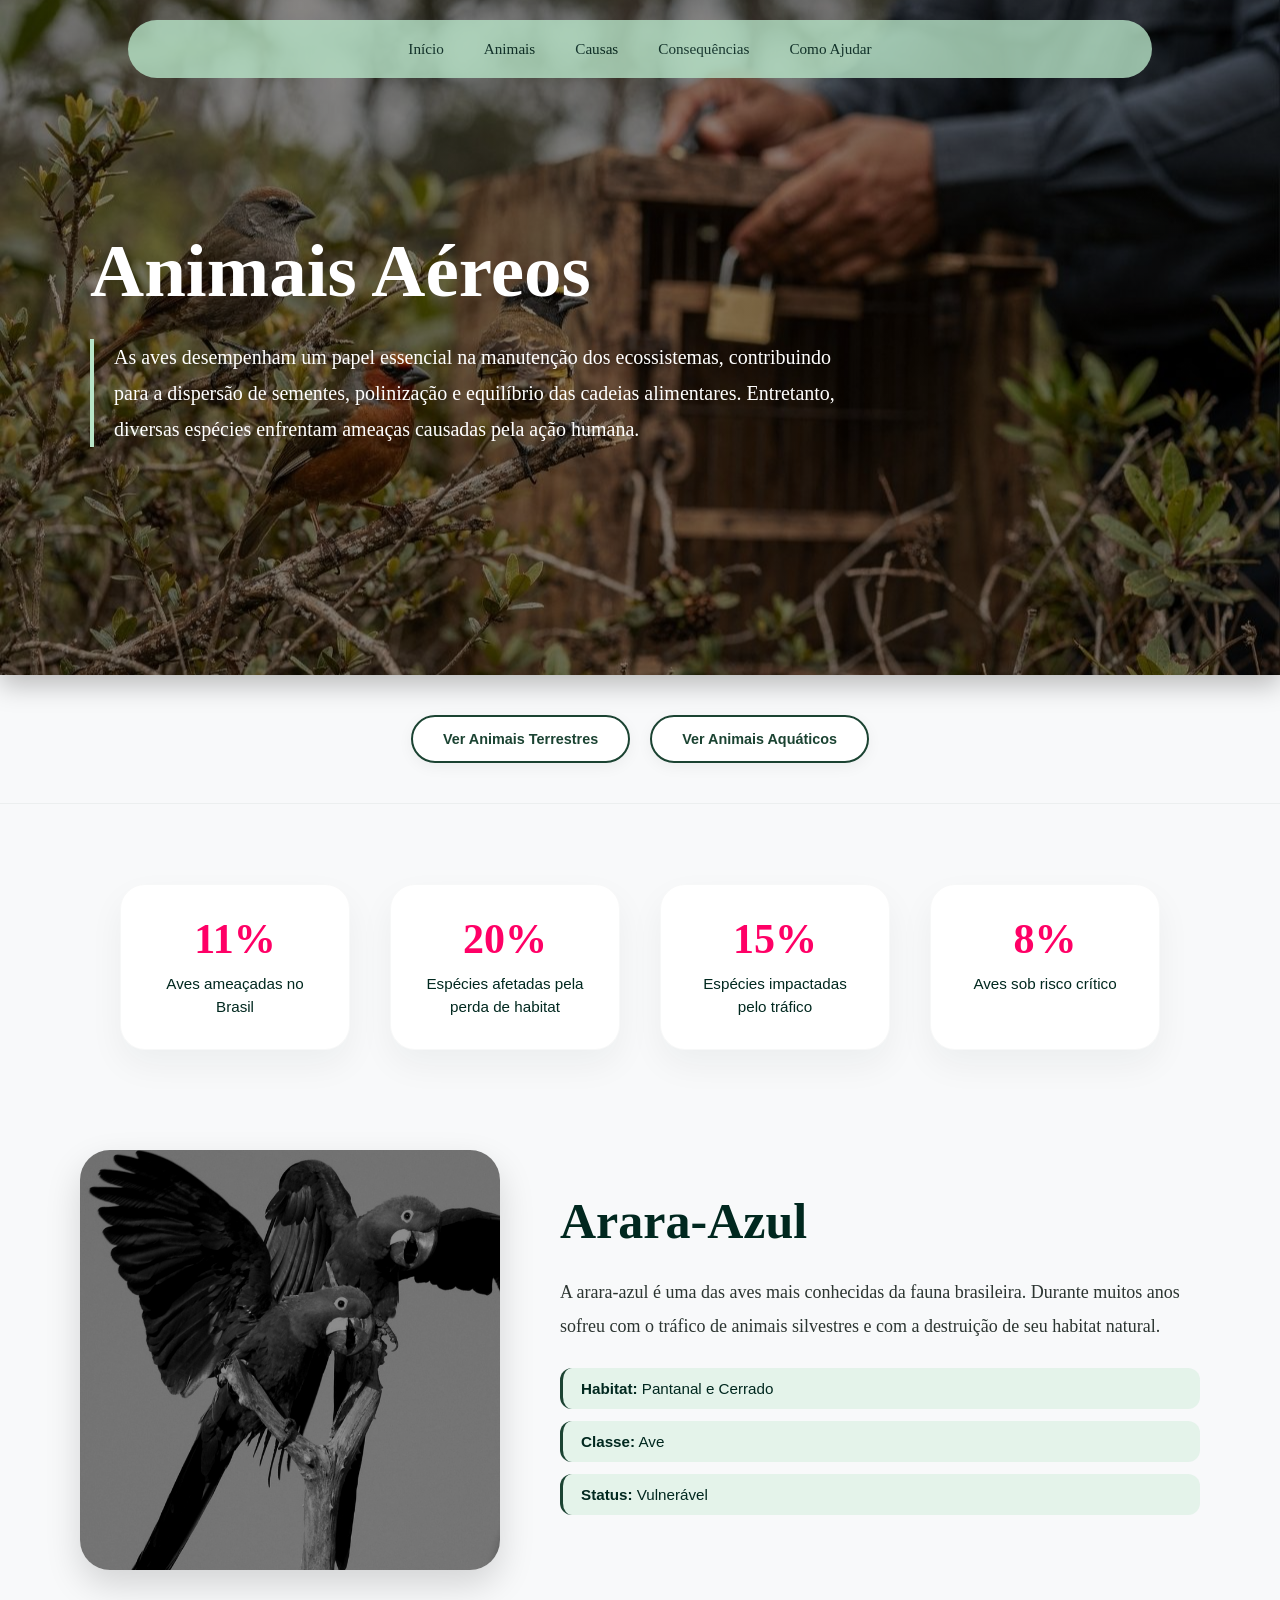
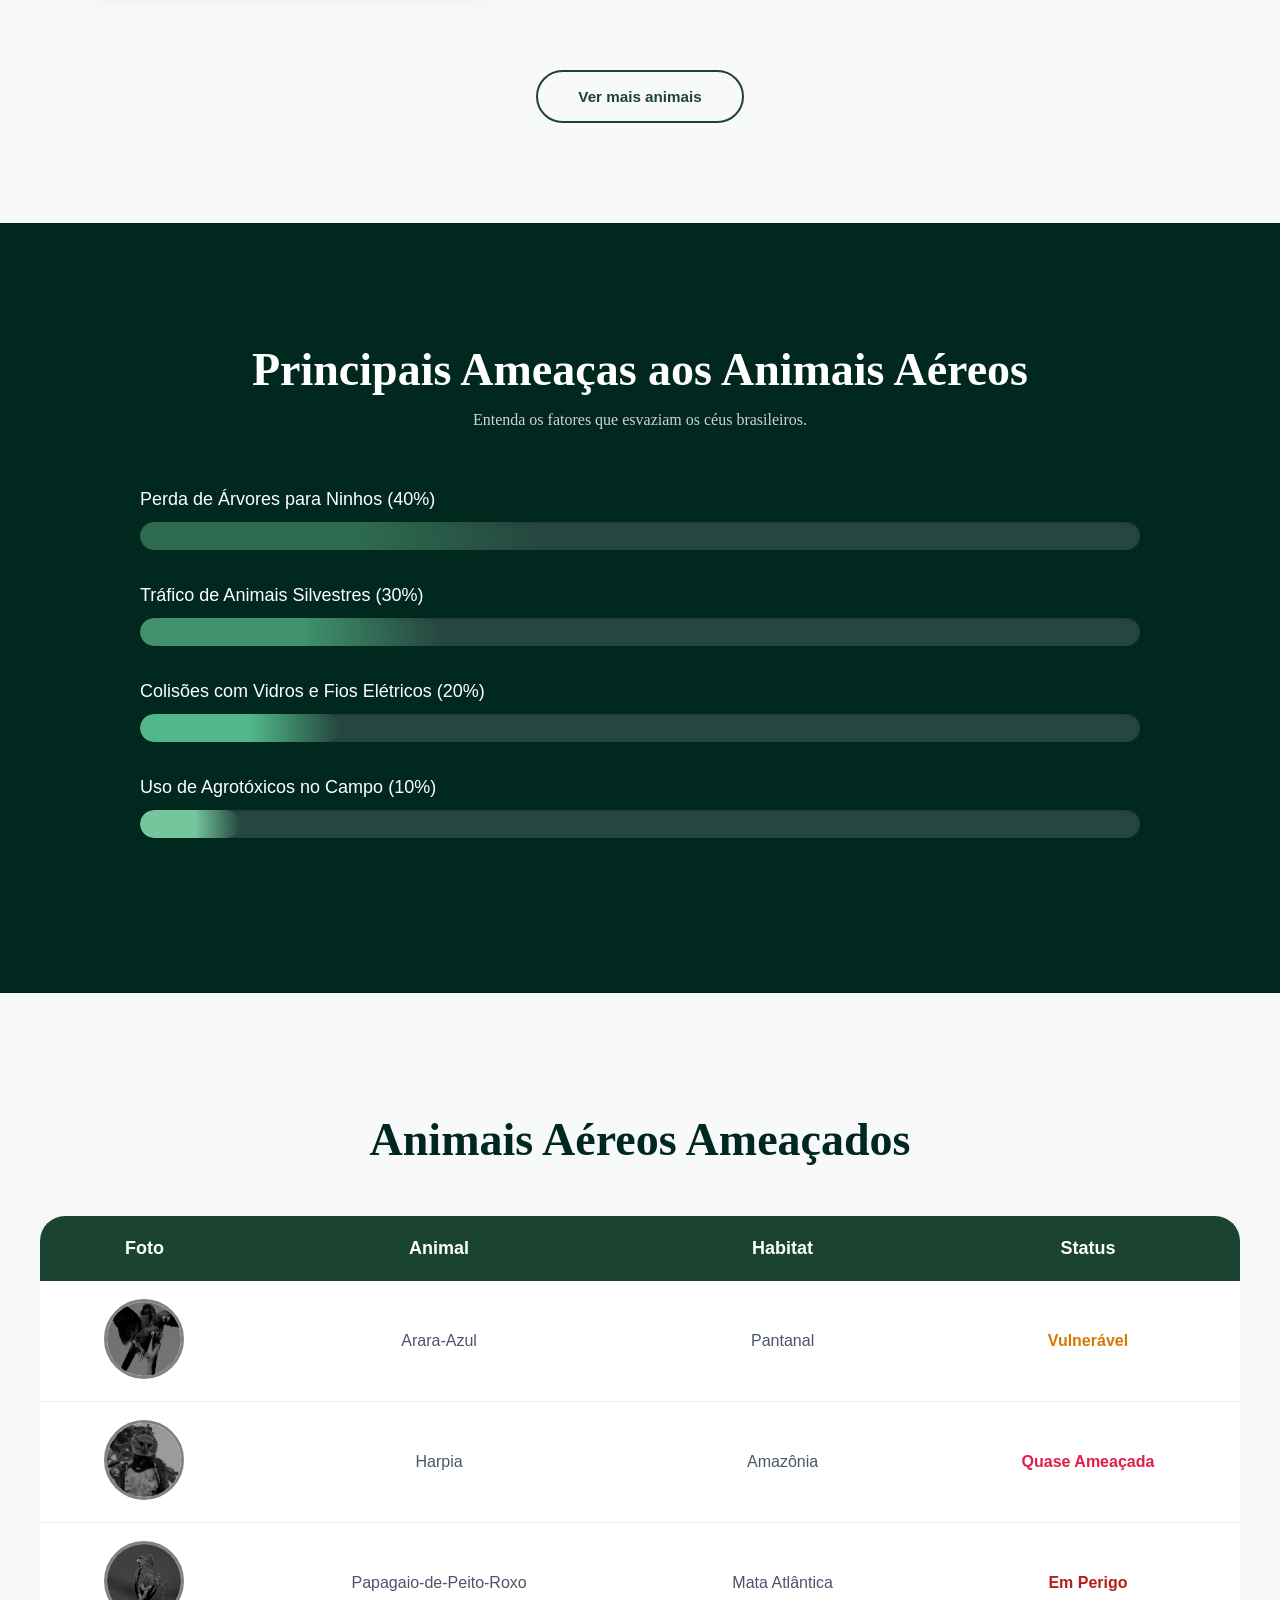
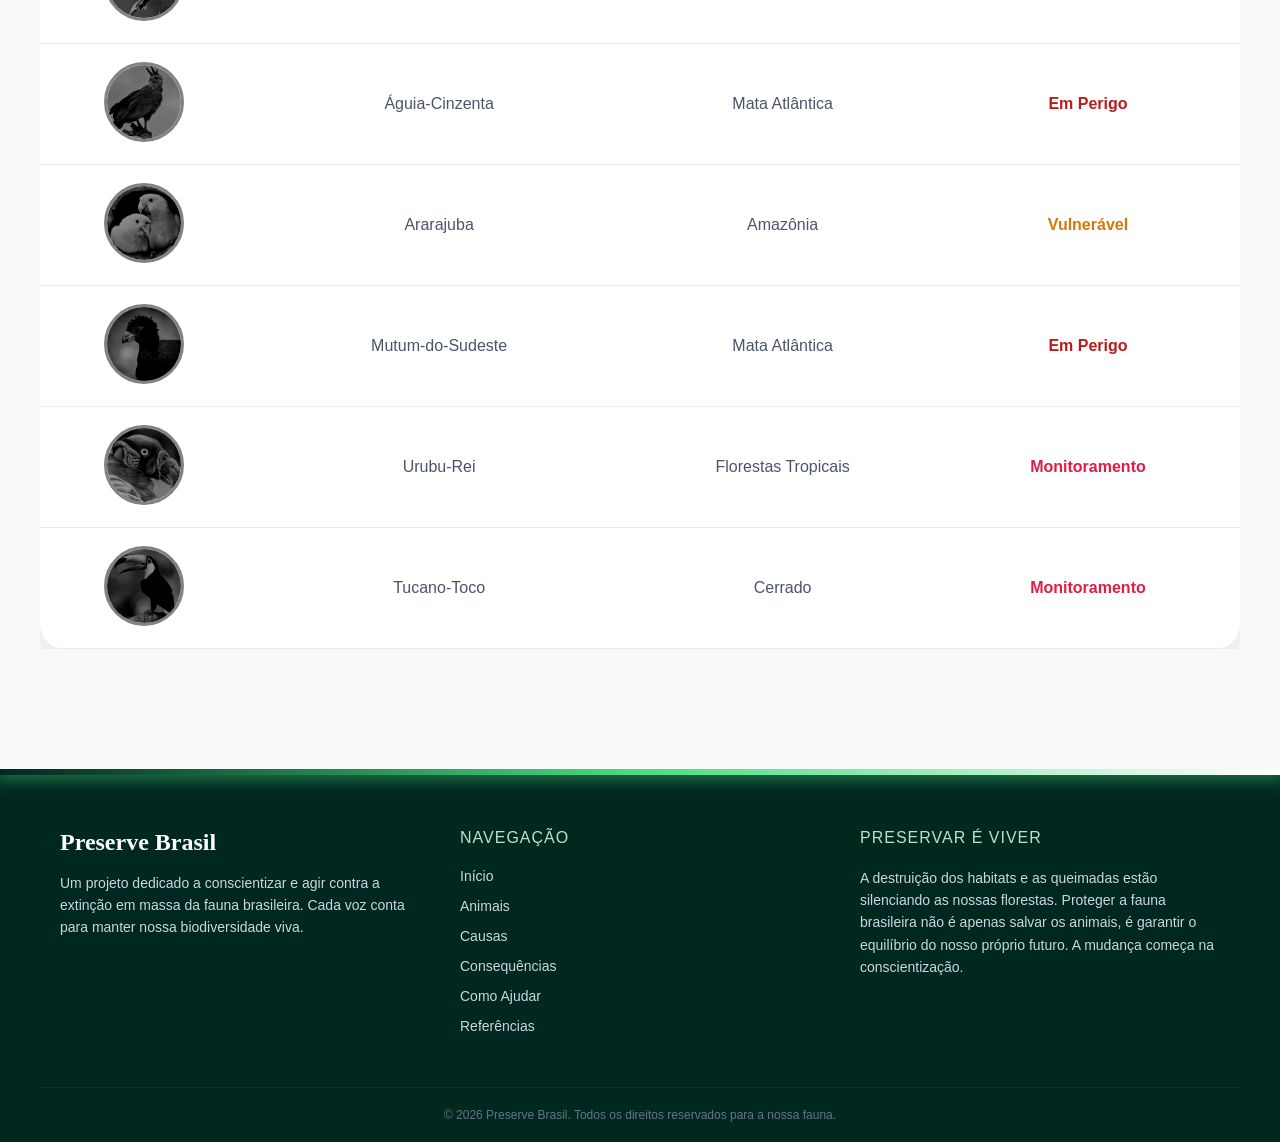
==== commit ec077284: "finalizando" ====
--- a/animais-aereos.html
+++ b/animais-aereos.html
@@ -6,6 +6,7 @@
     <title>Animais Terrestres</title>
     <link rel="stylesheet" href="style/animais.css">
     <link rel="stylesheet" href="style/style.css">
+    <link rel="stylesheet" href="style/responsivo.css">
 </head>
 <body>
 <header>
--- a/style/animais.css
+++ b/style/animais.css
@@ -90,6 +90,28 @@
     }
     100% { 
         box-shadow: 0 4px 15px rgba(1, 40, 31, 0.15), 0 0 0 0 rgba(27, 67, 50, 0); 
+    }
+}
+
+@keyframes pulsacaoFluida {
+    0% {
+        -webkit-mask-position: 100% 0;
+        mask-position: 100% 0;
+    }
+    100% {
+        -webkit-mask-position: 0% 0;
+        mask-position: 0% 0;
+    }
+}
+
+@keyframes pulsoStatus{
+    0%{
+        opacity:1;
+        text-shadow: 0 0 0px transparent;
+    }
+    100%{
+        opacity:0.6;
+        text-shadow: 0 0 10px currentColor;
     }
 }
 
@@ -276,6 +298,321 @@
     border-radius: 30px;
     box-shadow: 0 15px 35px rgba(0,0,0,.15);
     animation: flutuar 4s infinite ease-in-out;
+
+    filter: grayscale(100%) brightness(60%) contrast(110%);
+    transition: filter 0.6s ease-in-out;
+}
+
+.animal-principal img:hover {
+    filter: grayscale(0%) brightness(100%) contrast(100%);
+}@media (max-width: 1024px) {
+    header {
+        width: 95%;
+    }
+
+    .sobre {
+        flex-direction: column;
+        padding: 40px;
+        gap: 40px;
+    }
+
+    .texto-sobre,
+    .sobre-figura {
+        width: 100%;
+    }
+
+    .informacoes {
+        padding: 80px 40px;
+    }
+
+    .terrestres,
+    .aquaticos,
+    .aereos {
+        width: 90%;
+        margin: 20px auto;
+        display: block;
+    }
+
+    .container-consequencias {
+        gap: 25px;
+        padding: 0 30px;
+    }
+
+    .card-consequencias {
+        width: calc(50% - 25px);
+        min-width: 300px;
+    }
+
+    .cards-como-ajudar,
+    .ongs-container {
+        grid-template-columns: repeat(2, 1fr);
+        padding: 0 40px;
+    }
+
+    .animal-principal {
+        flex-direction: column;
+        text-align: center;
+        gap: 40px;
+    }
+
+    .texto-animal ul {
+        text-align: left;
+    }
+}
+
+@media (max-width: 768px) {
+    header {
+        top: 0;
+        width: 100%;
+        border-radius: 0;
+        padding: 15px;
+    }
+
+    nav ul {
+        gap: 15px;
+        flex-wrap: wrap;
+        justify-content: center;
+    }
+
+    nav ul li a {
+        font-size: 0.8rem;
+    }
+
+    .inicio h1 {
+        font-size: 2.5rem;
+    }
+
+    .inicio p {
+        font-size: 0.875rem;
+        max-width: 90%;
+    }
+
+    .inicio-causas,
+    .inicio-consequencia,
+    .inicio-ajuda {
+        padding: 140px 20px 40px 20px !important;
+        align-items: center !important;
+        justify-content: center !important;
+        min-height: auto;
+        height: auto;
+        text-align: center;
+    }
+
+    .conteudo-causas,
+    .conteudo-consequencias,
+    .conteudo-ajuda {
+        max-width: 100%;
+        text-align: center !important;
+        display: flex;
+        flex-direction: column;
+        align-items: center;
+    }
+
+    .conteudo-causas h1,
+    .conteudo-consequencias h1,
+    .conteudo-ajuda h1 {
+        margin-left: 0;
+        text-align: center !important;
+        font-size: 2.25rem !important;
+    }
+
+    .conteudo-causas p,
+    .conteudo-consequencias p,
+    .conteudo-ajuda p {
+        margin-left: 0;
+        text-align: center !important;
+        padding-left: 0 !important;
+    }
+
+    .conteudo-consequencias p::before {
+        display: none;
+    }
+
+    .container-info {
+        gap: 20px;
+        padding: 40px 20px;
+        flex-direction: column;
+        align-items: center;
+    }
+
+    .info {
+        width: 100%;
+        max-width: 340px;
+        padding: 25px 20px;
+    }
+
+    .introducao-cards {
+        padding: 40px 20px 10px;
+    }
+
+    .introducao-cards h2 {
+        font-size: 1.8rem;
+    }
+
+    .introducao-cards p {
+        font-size: 0.95rem;
+    }
+
+    .container-consequencias {
+        margin: 30px auto 60px auto;
+        gap: 20px;
+        flex-direction: column;
+        align-items: center;
+        padding: 0 20px;
+    }
+
+    .card-consequencias {
+        width: 100%;
+        max-width: 400px;
+    }
+
+    .pagina-causas {
+        flex-direction: column;
+        padding: 20px;
+        gap: 20px;
+        width: 90%;
+    }
+
+    .invertida {
+        flex-direction: column;
+    }
+
+    .desloca-esquerda,
+    .desloca-direita,
+    .mini-esquerda,
+    .mini-direita {
+        transform: none;
+    }
+
+    .pagina-causas img {
+        height: auto;
+        width: 100%;
+        max-width: 100%;
+    }
+
+    .conteudo-principais {
+        max-width: 100%;
+        text-align: center;
+    }
+
+    .secao-organizacoes {
+        padding: 60px 20px;
+    }
+
+    .container-acoes,
+    .cards-como-ajudar,
+    .ongs-container {
+        grid-template-columns: 1fr;
+        padding: 0 20px;
+    }
+
+    .rodape-container {
+        flex-direction: column;
+        gap: 30px;
+    }
+
+    .rodape-col {
+        min-width: unset;
+        width: 100%;
+    }
+
+    .conteudo-animais {
+        margin-left: 0;
+        padding: 0 20px;
+        text-align: center;
+        display: flex;
+        flex-direction: column;
+        align-items: center;
+    }
+
+    .conteudo-animais h1 {
+        font-size: 3rem;
+    }
+
+    .conteudo-animais p {
+        border-left: none;
+        border-bottom: 4px solid var(--verde-claro);
+        padding-left: 0;
+        padding-bottom: 15px;
+    }
+
+    .animal-principal img {
+        width: 100%;
+        height: auto;
+        max-width: 350px;
+    }
+
+    .texto-animal h2 {
+        font-size: 2.5rem;
+    }
+
+    .estatisticas, 
+    .tabela-animais {
+        padding: 60px 20px;
+    }
+
+    .estatisticas h2, 
+    .tabela-animais h2 {
+        font-size: 2.2rem;
+        margin-bottom: 30px;
+    }
+
+    .subtitulo-grafico {
+        margin-bottom: 40px;
+    }
+
+    .botoes-navegacao {
+        flex-direction: column;
+        padding: 30px 20px;
+        width: 100%;
+    }
+
+    .btn-nav {
+        width: 100%;
+        text-align: center;
+    }
+}
+
+@media (max-width: 480px) {
+    .inicio h1,
+    .conteudo-consequencias h1,
+    .conteudo-causas h1,
+    .conteudo-ajuda h1 {
+        font-size: 1.85rem !important;
+    }
+
+    .texto-sobre h1,
+    h1 {
+        font-size: 2rem;
+    }
+
+    nav ul {
+        flex-wrap: wrap;
+        justify-content: center;
+        gap: 10px;
+    }
+
+    .card-consequencias {
+        width: 100%;
+    }
+
+    .acao-card,
+    .ajuda-card,
+    .ong-card {
+        padding: 24px 20px;
+    }
+
+    .conteudo-animais h1 {
+        font-size: 2.2rem;
+    }
+
+    .texto-animal h2 {
+        font-size: 2rem;
+    }
+
+    .animal-principal {
+        padding: 40px 20px;
+    }
 }
 
 .texto-animal { 
@@ -451,13 +788,25 @@
     background: rgba(255, 255, 255, .15);
     border-radius: 30px;
     overflow: hidden;
+    position: relative;
+    box-shadow: inset 0 2px 6px rgba(0,0,0,0.15);
 }
 
 .preenchimento {
     height: 100%;
-    border-radius: 30px;
+    border-radius: 30px 30px;
     width: 0;
-    animation: encherBarra 1.5s cubic-bezier(0.16, 1, 0.3, 1) forwards;
+    --webkit-mask-image: linear-gradient(to right, black 70%, transparent 100%);
+    mask-image: linear-gradient(to right, black 70%, transparent 100%);
+    
+    -webkit-mask-size: 150% 100%;
+    mask-size: 150% 100%;
+    
+    -webkit-mask-position: 100% 0;
+    mask-position: 100% 0;
+    
+    animation: encherBarra 1.5s cubic-bezier(0.16, 1, 0.3, 1) forwards,
+               pulsacaoFluida 3s ease-in-out 1.5s infinite alternate;
 }
 
 .barra-item:nth-child(1) span { 
@@ -725,24 +1074,30 @@
     object-fit: cover;
     border-radius: 50%;
     border: 3px solid var(--verde-claro);
-    transition: transform 0.4s cubic-bezier(0.175, 0.885, 0.32, 1.275);
+
+    filter: grayscale(100%) brightness(60%) contrast(120%);
+    transition: transform 0.4s cubic-bezier(0.175, 0.885, 0.32, 1.275), filter 0.4s ease-in-out;
 }
 
 tr:hover td img {
     transform: scale(1.15) rotate(5deg);
+    filter: grayscale(0%) brightness(100%) contrast(100%);
 }
 
 .perigo { 
     color: #d97706; 
-    font-weight: 700; 
+    font-weight: 700;
+    animation: pulsoStatus 2.5s ease-in-out infinite alternate; 
 }
 
 .alerta { 
     color: #e11d48; 
     font-weight: 700; 
+    animation: pulsoStatus 1.2s ease-in-out infinite alternate;
 }
 
 .critico { 
     color: #b91c1c; 
     font-weight: 700; 
+    animation: pulsoStatus 0.5s ease-in-out infinite alternate;
 }
--- a/style/style.css
+++ b/style/style.css
@@ -1,5 +1,3 @@
-/*GLOBAL*/
-/* 1. VARIÁVEIS E GERAL */
 :root {
     --fundo-claro: #f8f9fa;
     --verde-escuro: #01281f;
@@ -20,9 +18,9 @@
 
 html {
     scroll-behavior: smooth;
-}
-
-/* 2. ANIMAÇÕES E CLASSES UTILITÁRIAS (KEYFRAMES) */
+    background-color: var(--fundo-claro);
+}
+
 @keyframes mostrar-direita {
     from {
         opacity: 0;
@@ -61,7 +59,7 @@
     }
 }
 
-.desloca-direita, 
+.desloca-direita,
 .mini-direita {
     animation: mostrar-direita linear both;
     animation-timeline: view();
@@ -69,7 +67,7 @@
     transform: translateX(100px);
 }
 
-.desloca-esquerda, 
+.desloca-esquerda,
 .mini-esquerda {
     animation: mostrar-esquerda linear both;
     animation-timeline: view();
@@ -81,7 +79,18 @@
     flex-direction: row-reverse;
 }
 
-/* 3. CABEÇALHO E NAVEGAÇÃO (HEADER) */
+/* NAVEGAÇÃO */
+@keyframes desceCabecalho {
+    from {
+        top: -80px;
+        opacity: 0;
+    }
+    to {
+        top: 20px;
+        opacity: 0.8;
+    }
+}
+
 header {
     position: fixed;
     top: 20px;
@@ -95,13 +104,23 @@
     background: var(--verde-claro);
     opacity: 0.8;
     border-radius: 30px;
-    transform: translate(-50%);
+    transform: translateX(-50%);
+    animation: desceCabecalho 0.8s ease-out forwards;
 }
 
 nav ul {
     display: flex;
     gap: 40px;
     list-style: none;
+}
+
+@keyframes flutuaLink {
+    0%, 100% { 
+        transform: scale(1.08) translateY(0); 
+    }
+    50% { 
+        transform: scale(1.08) translateY(-4px); 
+    }
 }
 
 nav ul li a {
@@ -114,8 +133,8 @@
 }
 
 nav ul li a:hover {
-    transform: scale(1.08);
-    opacity: 0.8;
+    opacity: 1;
+    animation: flutuaLink 1.5s ease-in-out infinite;
 }
 
 nav ul li a::after {
@@ -141,6 +160,7 @@
     width: 100%;
 }
 
+/* LOADER */
 .p-loader {
     position: fixed;
     top: 0;
@@ -164,25 +184,60 @@
 }
 
 @keyframes intro-animal {
-    0% { opacity: 0; transform: scale(1.4); }
-    15% { opacity: 1; }
-    100% { opacity: 0; transform: scale(0); }
+    0% {
+        opacity: 0;
+        transform: scale(1.4);
+    }
+    15% {
+        opacity: 1;
+    }
+    100% {
+        opacity: 0;
+        transform: scale(0);
+    }
 }
 
 @keyframes loader-fade {
-    0% { opacity: 1; }
-    100% { opacity: 0; visibility: hidden; }
+    0% {
+        opacity: 1;
+    }
+    100% {
+        opacity: 0;
+        visibility: hidden;
+    }
 }
 
 /* RODAPÉ */
 .rodape-site {
-    background-color: var(--verde-escuro); 
+    position: relative;
     background-color: var(--verde-escuro);
     color: #ffffff;
     padding: 60px 0 20px 0;
     margin-top: 0;
-    border-top: 1px solid rgba(255, 255, 255, 0.1);
     width: 100%;
+    overflow: hidden;
+}
+
+.rodape-site::before {
+    content: "";
+    position: absolute;
+    top: 0;
+    left: 0;
+    width: 100%;
+    height: 6px;
+    background: linear-gradient(90deg, transparent, var(--verde-neon), #ffffff, var(--verde-neon), transparent);
+    background-size: 200% 100%;
+    box-shadow: 0 0 15px 4px rgba(74, 222, 128, 0.5);
+    animation: linhaPassando 3s linear infinite;
+}
+
+@keyframes linhaPassando {
+    0% {
+        background-position: 200% 0;
+    }
+    100% {
+        background-position: -200% 0;
+    }
 }
 
 .rodape-container {
@@ -240,17 +295,42 @@
 }
 
 .rodape-col ul li a {
+    display: inline-block;
+    position: relative;
     font-family: "Inter", sans-serif;
     font-size: 0.875rem;
     color: #cbd5e1 !important;
     text-decoration: none !important;
-    transition: color 0.3s ease, transform 0.3s ease;
-    display: inline-block;
+    transition: transform 0.3s ease, color 0.3s ease;
+}
+
+.rodape-col ul li a::after {
+    content: "";
+    position: absolute;
+    width: 0;
+    height: 2px;
+    bottom: -4px;
+    left: 0;
+    background-color: var(--verde-claro);
+    transition: width 0.3s ease;
 }
 
 .rodape-col ul li a:hover {
+    transform: translateX(8px);
     color: var(--verde-claro) !important;
-    transform: translateX(4px);
+}
+
+.rodape-col ul li a:hover::after {
+    width: 100%;
+}
+
+.rodape-col h3 {
+    transition: transform 0.3s ease, color 0.3s ease;
+}
+
+.rodape-col:hover h3 {
+    transform: translateX(5px);
+    color: var(--verde-claro);
 }
 
 .rodape-bottom {
@@ -267,7 +347,61 @@
     color: #64748b;
     margin: 0;
 }
-/*referencias*/
+
+@keyframes surgirRodape {
+    from {
+        opacity: 0;
+        transform: translateY(40px);
+    }
+    to {
+        opacity: 1;
+        transform: translateY(0);
+    }
+}
+
+@supports (animation-timeline: view()) {
+    .rodape-container {
+        animation: surgirRodape linear both;
+        animation-timeline: view();
+        animation-range: entry 0% cover 25%;
+    }
+}
+
+.redes-sociais a {
+    display: inline-flex;
+    justify-content: center;
+    align-items: center;
+    transition: transform 0.4s cubic-bezier(0.175, 0.885, 0.32, 1.275), background-color 0.3s ease, box-shadow 0.3s ease;
+}
+
+.redes-sociais a:hover {
+    transform: translateY(-8px) rotate(10deg) scale(1.15);
+    background-color: rgba(255, 255, 255, 0.2);
+    box-shadow: 0 10px 20px rgba(0, 0, 0, 0.2);
+}
+
+@keyframes brilhoLogo {
+    0% {
+        filter: drop-shadow(0 0 0 rgba(255, 255, 255, 0));
+    }
+    50% {
+        filter: drop-shadow(0 0 12px rgba(255, 255, 255, 0.6));
+    }
+    100% {
+        filter: drop-shadow(0 0 0 rgba(255, 255, 255, 0));
+    }
+}
+
+.rodape-logo img {
+    transition: transform 0.5s cubic-bezier(0.16, 1, 0.3, 1);
+}
+
+.rodape-logo img:hover {
+    transform: scale(1.08);
+    animation: brilhoLogo 2s infinite ease-in-out;
+}
+
+/* REFERÊNCIAS */
 .referencias {
     max-width: 1200px;
     margin: 80px auto;
--- a/style/responsivo.css
+++ b/style/responsivo.css
@@ -0,0 +1,383 @@
+@media (max-width: 1024px) {
+    header {
+        width: 95%;
+    }
+
+    .sobre {
+        padding: 60px 0;
+    }
+
+    .sobre-container {
+        grid-template-columns: 1fr;
+        gap: 40px;
+        padding: 0 20px;
+    }
+
+    .sobre-conteudo {
+        text-align: center;
+    }
+
+    .sobre-conteudo h2 {
+        font-size: 2.2rem;
+        margin-bottom: 20px;
+    }
+
+    .sobre-conteudo p {
+        font-size: 1rem;
+        margin-bottom: 25px;
+    }
+
+    .btn-sobre {
+        padding: 12px 30px;
+        font-size: 0.95rem;
+    }
+
+    .sobre-imagem {
+        height: 320px;
+        border-radius: 20px;
+    }
+
+    .informacoes {
+        padding: 80px 40px;
+    }
+
+    .terrestres,
+    .aquaticos,
+    .aereos {
+        width: 90%;
+        margin: 20px auto;
+        display: block;
+    }
+
+    .container-consequencias {
+        gap: 25px;
+        padding: 0 30px;
+    }
+
+    .card-consequencias {
+        width: calc(50% - 25px);
+        min-width: 300px;
+    }
+
+    .cards-como-ajudar,
+    .ongs-container {
+        grid-template-columns: repeat(2, 1fr);
+        padding: 0 40px;
+    }
+
+    .animal-principal {
+        flex-direction: column;
+        text-align: center;
+        gap: 40px;
+    }
+
+    .texto-animal ul {
+        text-align: left;
+    }
+}
+
+@media (max-width: 768px) {
+    header {
+        top: 0;
+        width: 100%;
+        border-radius: 0;
+        padding: 15px;
+    }
+
+    nav ul {
+        gap: 15px;
+        flex-wrap: wrap;
+        justify-content: center;
+    }
+
+    nav ul li a {
+        font-size: 0.8rem;
+    }
+
+    .inicio h1 {
+        font-size: 2.5rem;
+    }
+
+    .inicio p {
+        font-size: 0.875rem;
+        max-width: 90%;
+    }
+
+    .inicio-causas,
+    .inicio-consequencia,
+    .inicio-ajuda,
+    .inicio-animais,
+    .hero-animal,
+    .hero-terrestre,
+    .hero-aquatico,
+    .hero-aereo {
+        padding: 140px 20px 40px 20px !important;
+        align-items: center !important;
+        justify-content: center !important;
+        min-height: auto;
+        height: auto;
+        text-align: center;
+    }
+
+    .conteudo-causas,
+    .conteudo-consequencias,
+    .conteudo-ajuda,
+    .conteudo-animais {
+        max-width: 100%;
+        text-align: center !important;
+        display: flex;
+        flex-direction: column;
+        align-items: center;
+        margin-left: 0;
+        padding: 0 20px;
+    }
+
+    .conteudo-causas h1,
+    .conteudo-consequencias h1,
+    .conteudo-ajuda h1,
+    .conteudo-animais h1 {
+        margin-left: 0;
+        text-align: center !important;
+        font-size: 2.25rem !important;
+    }
+
+    .conteudo-causas p,
+    .conteudo-consequencias p,
+    .conteudo-ajuda p,
+    .conteudo-animais p {
+        margin-left: 0;
+        text-align: center !important;
+        padding-left: 0 !important;
+    }
+
+    .conteudo-consequencias p::before,
+    .conteudo-animais p::before {
+        display: none;
+    }
+
+    .container-info {
+        gap: 20px;
+        padding: 40px 20px;
+        flex-direction: column;
+        align-items: center;
+    }
+
+    .info {
+        width: 100%;
+        max-width: 340px;
+        padding: 25px 20px;
+    }
+
+    .introducao-cards {
+        padding: 40px 20px 10px;
+    }
+
+    .introducao-cards h2 {
+        font-size: 1.8rem;
+    }
+
+    .introducao-cards p {
+        font-size: 0.95rem;
+    }
+
+    .container-consequencias {
+        margin: 30px auto 60px auto;
+        gap: 20px;
+        flex-direction: column;
+        align-items: center;
+        padding: 0 20px;
+    }
+
+    .card-consequencias {
+        width: 100%;
+        max-width: 400px;
+    }
+
+    .pagina-causas {
+        flex-direction: column !important;
+        padding: 40px 20px !important;
+        gap: 30px !important;
+        width: 100% !important;
+        max-width: 100% !important;
+        transform: none !important;
+    }
+
+    .invertida {
+        flex-direction: column !important;
+    }
+
+    .desloca-esquerda,
+    .desloca-direita,
+    .mini-esquerda,
+    .mini-direita,
+    .conteudo-principais,
+    .imagem-causas {
+        transform: none !important;
+        left: unset !important;
+        right: unset !important;
+        width: 100% !important;
+        max-width: 100% !important;
+    }
+
+    .pagina-causas img,
+    .imagem-causas img {
+        height: auto !important;
+        width: 100% !important;
+        max-width: 100% !important;
+        object-fit: cover;
+        border-radius: 20px;
+    }
+
+    .conteudo-principais {
+        max-width: 100% !important;
+        text-align: center !important;
+        padding: 0 !important;
+    }
+
+    .secao-organizacoes {
+        padding: 60px 20px;
+    }
+
+    .container-acoes,
+    .cards-como-ajudar,
+    .ongs-container {
+        grid-template-columns: 1fr;
+        padding: 0 20px;
+    }
+
+    .rodape-container {
+        flex-direction: column;
+        gap: 30px;
+    }
+
+    .rodape-col {
+        min-width: unset;
+        width: 100%;
+    }
+
+    .animal-principal img {
+        width: 100%;
+        height: auto;
+        max-width: 350px;
+    }
+
+    .texto-animal h2 {
+        font-size: 2.5rem;
+    }
+
+    .estatisticas,
+    .tabela-animais {
+        padding: 40px 15px;
+    }
+
+    .estatisticas h2,
+    .tabela-animais h2 {
+        font-size: 1.8rem;
+        margin-bottom: 20px;
+    }
+
+    .subtitulo-grafico {
+        margin-bottom: 40px;
+    }
+
+    .container-tabela {
+        width: 100%;
+        overflow-x: auto;
+        -webkit-overflow-scrolling: touch;
+        border-radius: 20px;
+        margin: 10px 0;
+    }
+
+    table {
+        width: 100%;
+        min-width: 580px;
+        border-collapse: collapse;
+    }
+
+    th,
+    td {
+        padding: 12px 10px;
+        font-size: 0.85rem;
+        white-space: nowrap;
+    }
+
+    td img {
+        width: 55px;
+        height: 55px;
+    }
+
+    .botoes-navegacao {
+        flex-direction: column;
+        padding: 30px 20px;
+        width: 100%;
+    }
+
+    .btn-nav {
+        width: 100%;
+        text-align: center;
+    }
+
+    .referencias {
+        width: 90%;
+        margin: 40px auto;
+        padding: 40px 20px;
+    }
+
+    .referencias h2 {
+        font-size: 2.2rem;
+        margin-bottom: 25px;
+    }
+
+    .lista-referencias {
+        gap: 15px;
+    }
+
+    .lista-referencias li {
+        font-size: 0.9rem;
+        overflow-wrap: break-word;
+        word-wrap: break-word;
+    }
+}
+
+@media (max-width: 480px) {
+    .inicio h1,
+    .conteudo-consequencias h1,
+    .conteudo-causas h1,
+    .conteudo-ajuda h1,
+    .conteudo-animais h1 {
+        font-size: 1.85rem !important;
+    }
+
+    .texto-sobre h1,
+    h1 {
+        font-size: 2rem;
+    }
+
+    nav ul {
+        flex-wrap: wrap;
+        justify-content: center;
+        gap: 10px;
+    }
+
+    .card-consequencias {
+        width: 100%;
+    }
+
+    .acao-card,
+    .ajuda-card,
+    .ong-card {
+        padding: 24px 20px;
+    }
+
+    .texto-animal h2 {
+        font-size: 2rem;
+    }
+
+    .animal-principal {
+        padding: 40px 20px;
+    }
+
+    .referencias h2 {
+        font-size: 1.8rem;
+    }
+}
